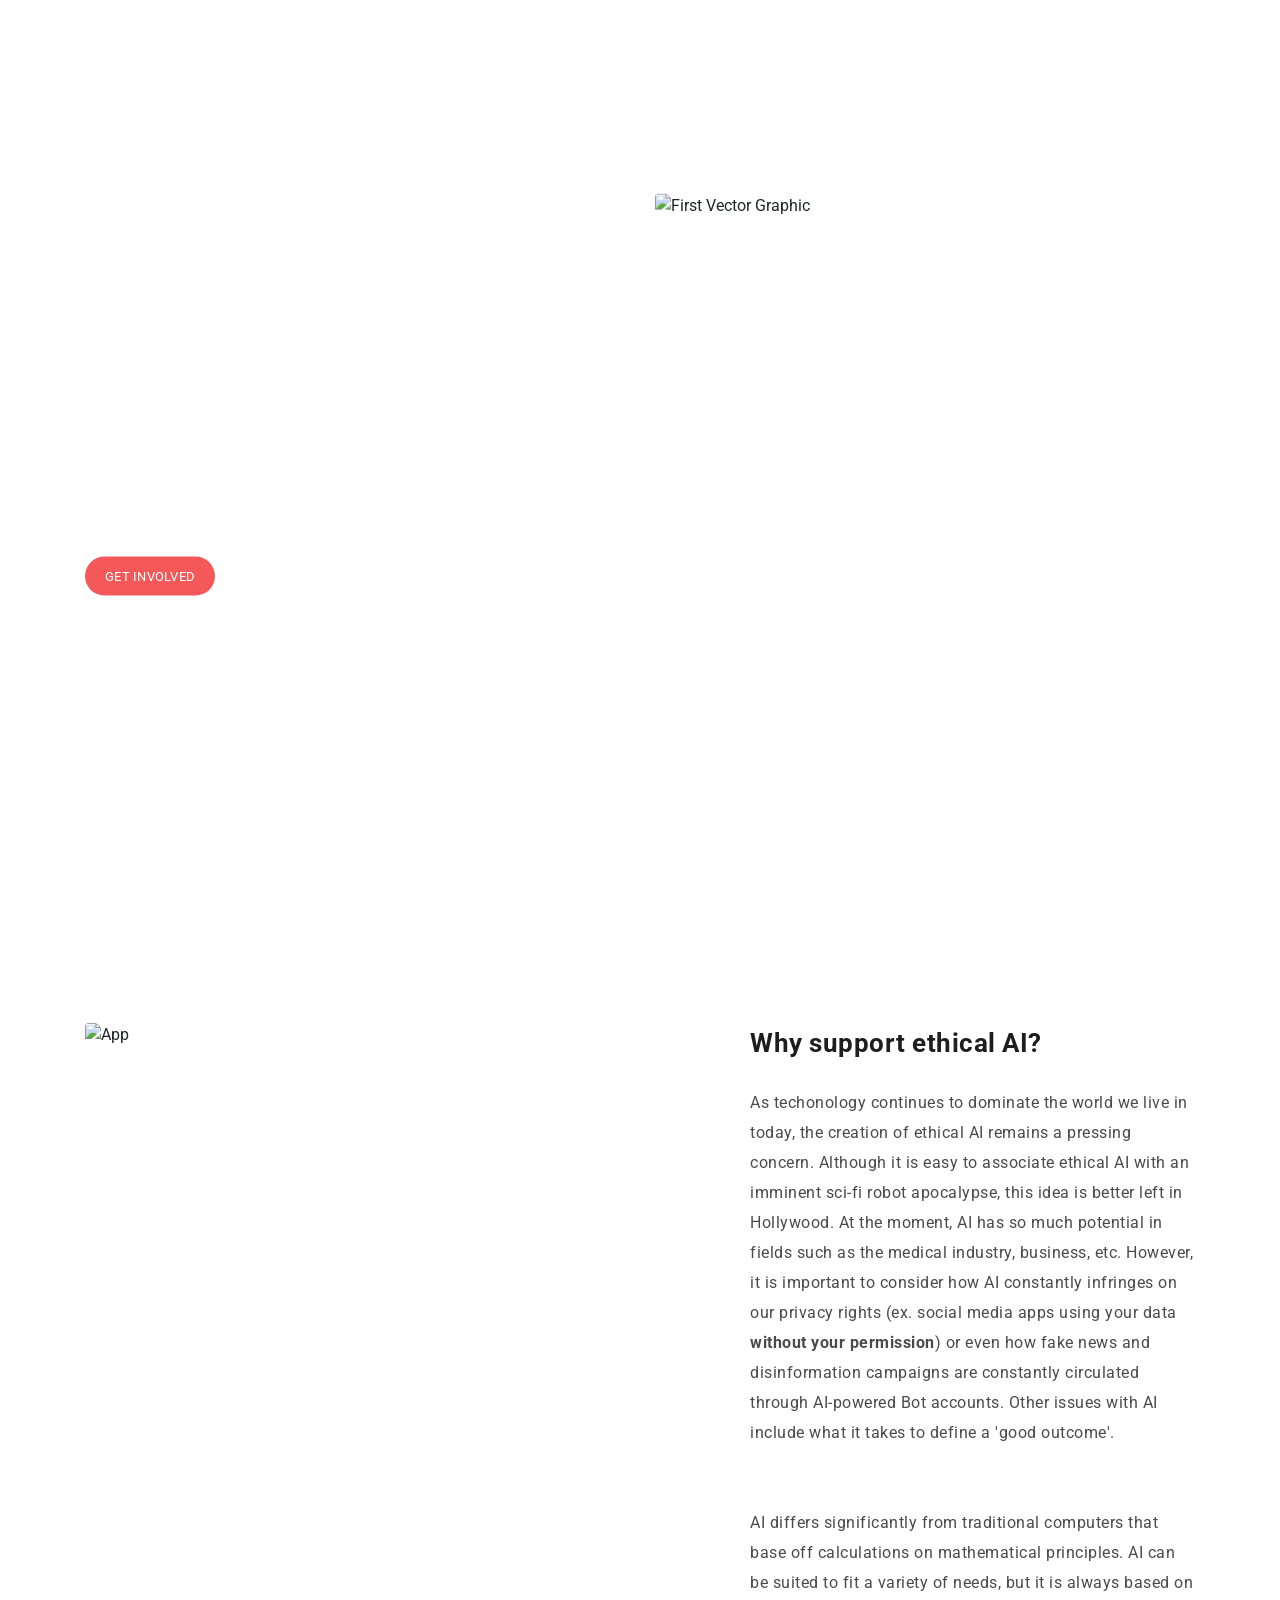
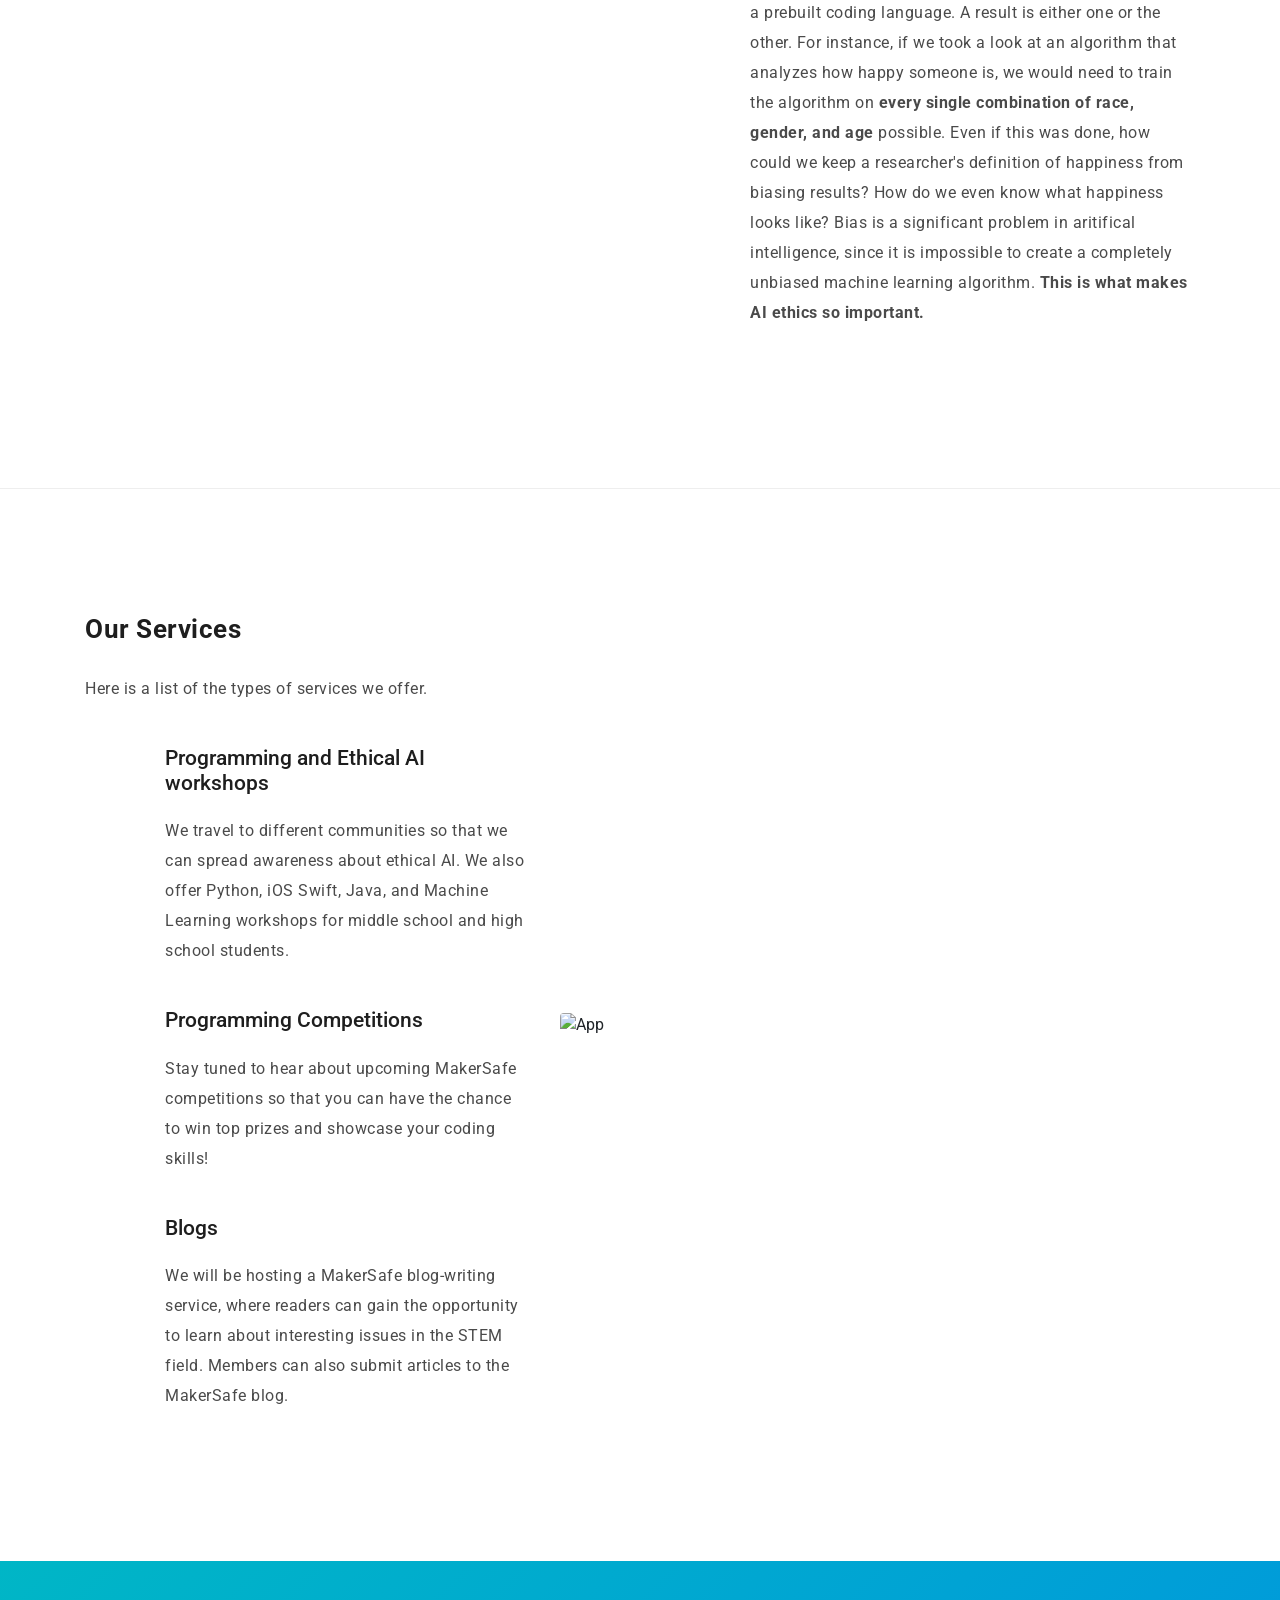
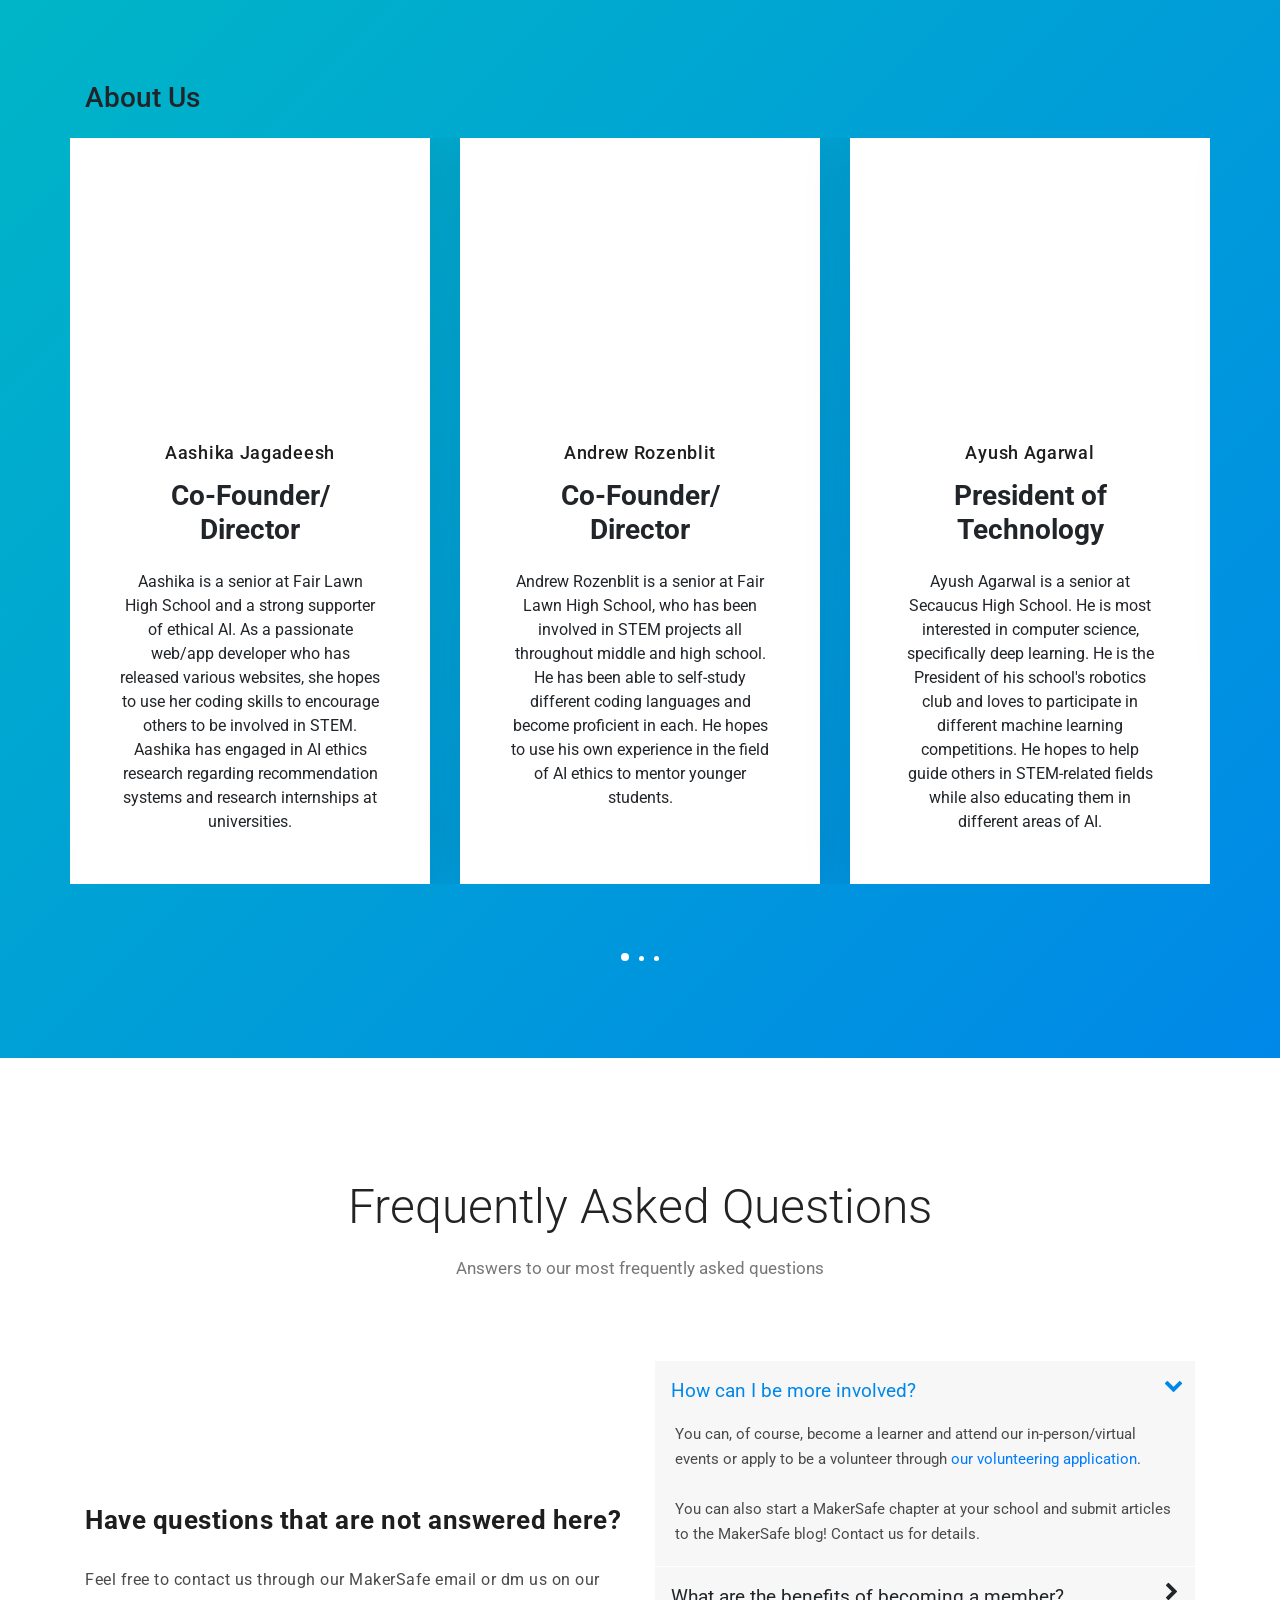
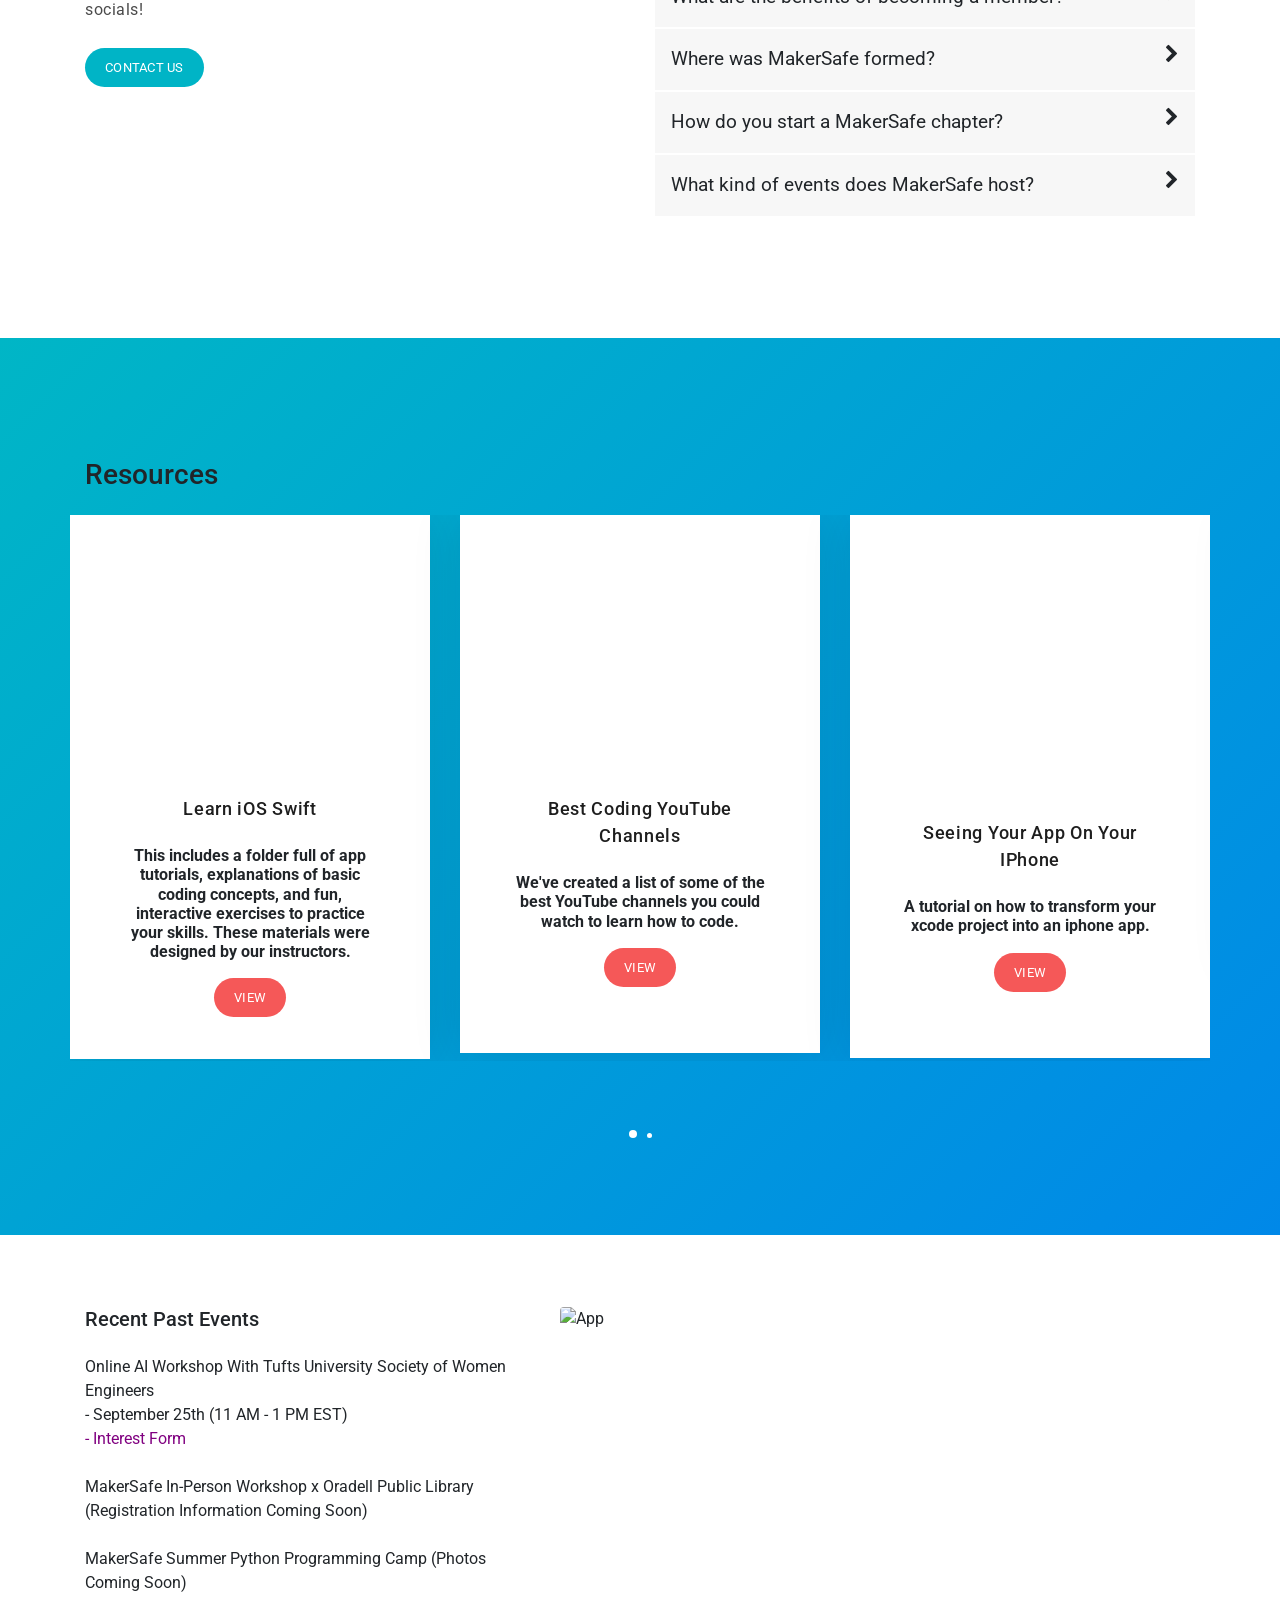
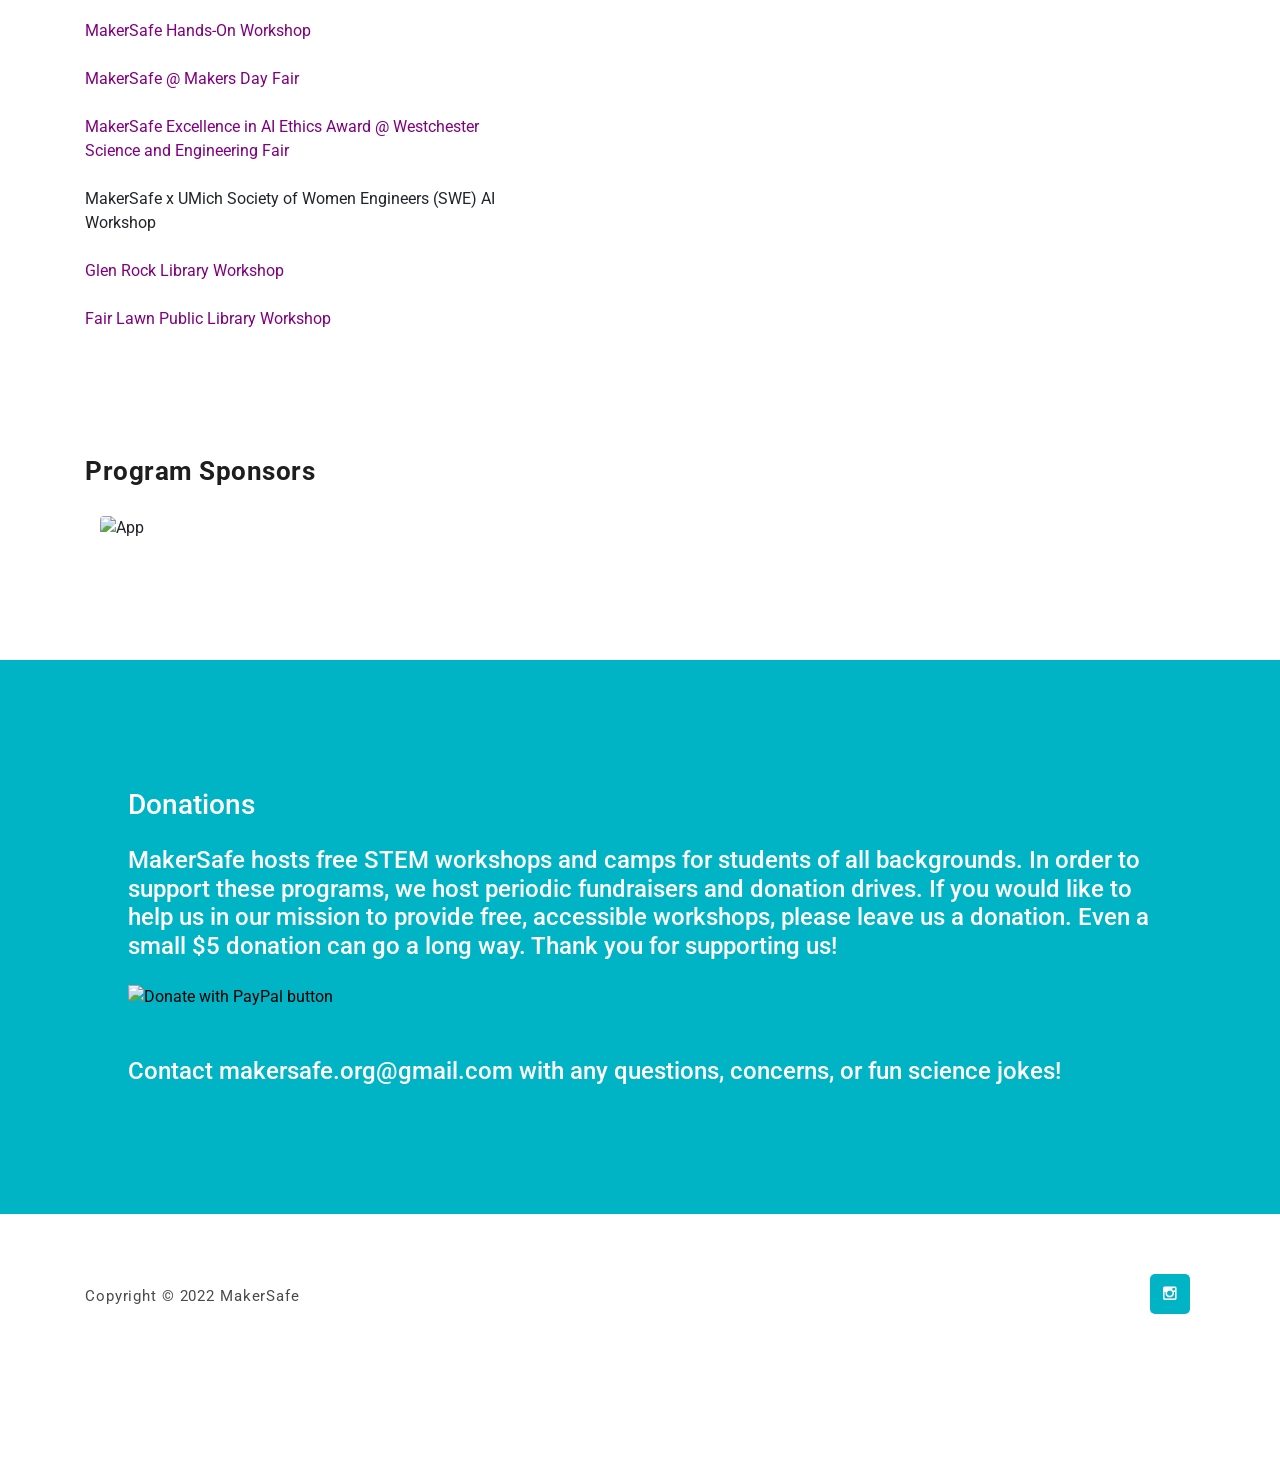
==== public/index.html @ 37912c25 "new update" ====
<!DOCTYPE html>
<html lang="en">

  <head>

    <meta charset="utf-8">
    <meta name="viewport" content="width=device-width, initial-scale=1, shrink-to-fit=no">
    <meta name="description" content="">
    <meta name="author" content="Template Mo">
    <link href="https://fonts.googleapis.com/css?family=Roboto:100,300,400,500,700,900" rel="stylesheet">
    <script src="firebaseFILE.js"></script>

    <title>MakerSafe</title>
<!--

ART FACTORY

https://templatemo.com/tm-537-art-factory

-->
    <!-- Additional CSS Files -->
    <link rel="stylesheet" type="text/css" href="assets/css/bootstrap.min.css">
    <link rel="stylesheet" type="text/css" href="assets/css/font-awesome.css">
    <link rel="stylesheet" type="text/css" href="assets/css/templatemo-art-factory.css">
    <link rel="stylesheet" type="text/css" href="assets/css/owl-carousel.css">

    </head>
    
    <body>
    
    <!-- ***** Preloader Start ***** -->
    <div id="preloader">
        <div class="jumper">
            <div></div>
            <div></div>
            <div></div>
        </div>
    </div>  
    <!-- ***** Preloader End ***** -->
    
    
    <!-- ***** Header Area Start ***** -->
    <header class="header-area header-sticky">
        <div class="container">
            <div class="row">
                <div class="col-12">
                    <nav class="main-nav">
                        <!-- ***** Logo Start ***** -->
                        <a href="#" class="logo">MakerSafe</a>
                        <!-- ***** Logo End ***** -->
                        <!-- ***** Menu Start ***** -->
                        <ul class="nav">
                     
                            <li class="scroll-to-section"><a href="#about">Our Purpose</a></li>
                            <li class="scroll-to-section"><a href="#services">About Us</a></li>
                            <li class="scroll-to-section"><a href="#frequently-question">Frequently Asked Questions</a></li>
                            <li class="scroll-to-section"><a href="#past-events">Past Events</a></li>
                            <li class="scroll-to-section"><a href="#resources">Resources</a></li>
                            <!--
                            <li class="submenu">
                                <a href="javascript:;">Drop Down</a>
                                <ul>
                                    <li><a href="">About Us</a></li>
                                    <li><a href="">Features</a></li>
                                    <li><a href="">FAQ's</a></li>
                                    <li><a href="">Blog</a></li>
                                </ul>
                            </li>
                            -->
                            <li class="scroll-to-section"><a href="#contact">Contact Us</a></li>
                        </ul>
                        <a class='menu-trigger'>
                            <span>Menu</span>
                        </a>
                        <!-- ***** Menu End ***** -->
                    </nav>
                </div>
            </div>
        </div>
    </header>
    <!-- ***** Header Area End ***** -->


    <!-- ***** Welcome Area Start ***** -->
    <div class="welcome-area" id="welcome">

        <!-- ***** Header Text Start ***** -->
        <div class="header-text">
            <div class="container">
                <div class="row">
                    <div class="left-text col-lg-6 col-md-6 col-sm-12 col-xs-12" data-scroll-reveal="enter left move 30px over 0.6s after 0.4s">
                        <h1>Let's create safe and ethical technology.<strong></strong></h1>
                        <p>MakerSafe is an educational nonprofit that hopes to create a world of safe technology. Join us on our mission.</p>
                      <a href="https://docs.google.com/forms/d/e/1FAIpQLSc-6xQaZkDppDk1PzdWDiAGosun6K7pG1yqEHF1KGVhWNcjEw/viewform" class="main-button-slider">Get Involved</a>
                     
                    </div>
                    <div class="col-lg-6 col-md-6 col-sm-12 col-xs-12" data-scroll-reveal="enter right move 30px over 0.6s after 0.4s">
                    <img src="assets/images/infotech.png" class="rounded img-fluid d-block mx-auto" alt="First Vector Graphic">
                    </div>
                </div>
            </div>
        </div>
        <!-- ***** Header Text End ***** -->
    </div>
    <!-- ***** Welcome Area End ***** -->
    <br>
    <br>


    <!-- ***** Features Big Item Start ***** -->
    <section class="section" id="about">
        <div class="container">
            <div class="row">
              <!--data-scroll-reveal="enter right move 30px over 0.6s after 0.4s"-->
                <div class="col-lg-7 col-md-12 col-sm-12">
                    <img src="assets/images/left-image.png" class="rounded img-fluid d-block mx-auto" alt="App">
                </div>
              
                <div class="right-text col-lg-5 col-md-12 col-sm-12 mobile-top-fix">
                    <div class="left-heading">
                        <h5>Why support ethical AI?</h5>
                    </div>
                    <div class="left-text">
                        <p>As techonology continues to dominate the world we live in today, the creation of ethical AI remains a pressing concern. Although it is easy to associate ethical AI with an imminent sci-fi robot apocalypse, this idea is better left in Hollywood. At the moment, AI has so much potential in fields such as the medical industry, business, etc. However, it is important to consider how AI constantly infringes on our privacy rights (ex. social media apps using your data <b>without your permission</b>) or even how fake news and disinformation campaigns are constantly circulated through AI-powered Bot accounts. Other issues with AI include what it takes to define a 'good outcome'. <br></br><br>AI differs significantly from traditional computers that base off calculations on mathematical principles. AI can be suited to fit a variety of needs, but it is always based on a prebuilt coding language. A result is either one or the other. For instance, if we took a look at an algorithm that analyzes how happy someone is, we would need to train the algorithm on <b>every single combination of race, gender, and age </b>possible. Even if this was done, how could we keep a researcher's definition of happiness from biasing results? How do we even know what happiness looks like? Bias is a significant problem in aritifical intelligence, since it is impossible to create a completely unbiased machine learning algorithm. <b>This is what makes AI ethics so important.</b>  </br></p>
                      <!-- <a href="#about2" class="main-button">Discover More</a>--> 
                    </div>
                </div>
            </div>
            <div class="row">
                <div class="col-lg-12">
                    <div class="hr"></div>
                </div>
            </div>
        </div>
    </section>
    <!-- ***** Features Big Item End ***** -->


    <!-- ***** Features Big Item Start ***** -->
    <section class="section" id="about2">
        <div class="container">
            <div class="row">
                <div class="left-text col-lg-5 col-md-12 col-sm-12 mobile-bottom-fix">
                    <div class="left-heading">
                        <h5>Our Services</h5>
                    </div>
                    <p>Here is a list of the types of services we offer.</p>
                    <ul>
                        <li>
                            <img src="assets/images/about-icon-01.png" alt="">
                            <div class="text">
                                <h6>Programming and Ethical AI workshops</h6>
                                <p>We travel to different communities so that we can spread awareness about ethical AI. We also offer Python, iOS Swift, Java, and Machine Learning workshops for middle school and high school students. </p>
                            </div>
                        </li>
                        <li>
                            <img src="assets/images/about-icon-02.png" alt="">
                            <div class="text">
                                <h6>Programming Competitions</h6>
                                <p>Stay tuned to hear about upcoming MakerSafe competitions so that you can have the chance to win top prizes and showcase your coding skills!</p>
                            </div>
                        </li>
                        <li>
                            <img src="assets/images/about-icon-03.png" alt="">
                            <div class="text">
                                <h6>Blogs</h6>
                                <p>We will be hosting a MakerSafe blog-writing service, where readers can gain the opportunity to learn about interesting issues in the STEM field. Members can also submit articles to the MakerSafe blog. </p>
                            </div>
                        </li>
                    </ul>
                </div>
                <!--data-scroll-reveal="enter right move 30px over 0.6s after 0.4s"-->
                <div class="right-image col-lg-7 col-md-12 col-sm-12 mobile-bottom-fix-big">
                    <img src="assets/images/right-image.png" class="rounded img-fluid d-block mx-auto" alt="App">
                </div>
            </div>
        </div>
    </section>
    <!-- ***** Features Big Item End ***** -->


    <!-- ***** Features Small Start ***** -->
 
    <section class="section" id="services">
        <div class="container">
            <div class="left-heading">
                <h3>About Us</h3>
            </div>
            <br>
            <div class="row">
                <div class="owl-carousel owl-theme">
                 
                    <div class="item service-item">
                        <div class="icon">
                            <i><img src="assets/images/aashika1.png" alt=""></i>
                        </div>
                        <br>
                        <h5 class="service-title">Aashika Jagadeesh</h5>
                        <h3><b>Co-Founder/<br>Director</b></h3><br>Aashika is a senior at Fair Lawn High School and a strong supporter of ethical AI. As a passionate web/app developer who has released various websites, she hopes to use her coding skills to encourage others to be involved in STEM. Aashika has engaged in AI ethics research regarding recommendation systems and research internships at universities.  </br></p>
                      <!--  <a href="#" class="main-button">Read More</a>-->
                     
                    </div>
                    <div class="item service-item">
                        <div class="icon">
                            <br>
                            <i><img src="assets/images/andrew1234.jpeg" alt=""></i>
                        </div>
                        <br>
                        <h5 class="service-title">Andrew Rozenblit</h5>
                        <h3><b>Co-Founder/<br>Director</b></h3><br>Andrew Rozenblit is a senior at Fair Lawn High School, who has been involved in STEM projects all throughout middle and high school. He has been able to self-study different coding languages and become proficient in each. He hopes to use his own experience in the field of AI ethics to mentor younger students. </br></p>
                      <!-- <a href="#" class="main-button">Discover More</a>--> 
                      <br>
                    </div>
                    <div class="item service-item">
                        <div class="icon">
                            <br>
                            <i><img src="assets/images/ayushbeta.png" alt=""></i>
                        </div>
                        <br>
                      
                        <h5 class="service-title">Ayush Agarwal</h5>
                        <h3><b>President of Technology</b></h3><br>Ayush Agarwal is a senior at Secaucus High School. He is most interested in computer science, specifically deep learning. He is the President of his school's robotics club and loves to participate in different machine learning competitions. He hopes to help guide others in STEM-related fields while also educating them in different areas of AI. </br></p>
                      <!-- <a href="#" class="main-button">Discover More</a>--> 
                    </div>
                    <div class="item service-item">
                      <div class="icon1">
                          <i><img src="assets/images/Sarisha.jpeg" alt=""></i>
                      </div>
                      <br>
                      <br>
                    
                      <h5 class="service-title">Sarisha Somashekar</h5>
                      <h3><b>Sponsorships Manager</b></h3><br>Sarisha is a junior at River Dell High School. She has attended coding camps and is a member of the Girls Who Code club. She strives to utilize her problem-solving and communication skills to raise awareness about ethical AI and to further aid future scholars in the STEM field. </br></p>
                   <!--   <a href="#" class="main-button">Read More</a>-->
                   <br>
                   <br>
               
                    
                  </div>
                    <div class="item service-item">
                        <div class="icon">
                            <i><img src="assets/images/mehak.jpeg" alt=""></i>
                        </div>
                        <br>
                        <h5 class="service-title">Mehak Imran</h5>
                        <h3><b>Director of Outreach</b></h3><br> Mehak is a senior at Fair Lawn High School. She has been interested in the STEM field for most of her life. She is excited to learn more about ethical AI, and is extremely passionate about closing the gender gap in STEM.</br></p>
                        <br>
                        <br>
                        <br>
                        <br>
                        <br>
                       <!--<a href="#" class="main-button">More Detail</a>--> 
                    </div>
                   
                    <div class="item service-item">
                        <div class="icon">
                            <i><img src="assets/images/Ryan.jpeg" alt=""></i>
                        </div>
                        <br>
                        <h5 class="service-title">Ryan Chen</h5>
                        <h3><b>President of Education</b></h3><br>Ryan Chen is currently a senior student at Fair Lawn High School. Aiming to become more proficient at programming and knowledgeable in the STEM field, he hopes to kill two birds with one stone by improving himself, while spreading awareness on the subject of computer ethics. </br></p>
                     <!-- <a href="#" class="main-button">Discover</a>-->  
                     <br>
                        <br>
                        
                    </div>
                    <div class="item service-item">
                        <div class="icon">
                            <i><img src="assets/images/Lindsey.jpeg" alt=""></i>
                        </div>
                        <br>
                        <h5 class="service-title">Lindsey Reichert</h5>
                        <h3><b>Event Coordinator</b></h3><br>Lindsey is a senior at Fair Lawn High School. She has been involved with STEM extracurriculars all throughout middle school and high school. She hopes to be able to encourage others to become involved and combat the gender gap in STEM. </br></p>
                        <br>
                        <br>
                        <br>
                        <br>
                        <br>
                       <!--<a href="#" class="main-button">Detail</a>--> 
                    </div>
                  
              
                </div>
            </div>
        </div>
    </section>
    <!-- ***** Features Small End ***** -->


    <!-- ***** Frequently Question Start ***** -->
    <section class="section" id="frequently-question">
        <div class="container">
            <!-- ***** Section Title Start ***** -->
            <div class="row">
                <div class="col-lg-12">
                    <div class="section-heading">
                        <h2>Frequently Asked Questions</h2>
                    </div>
                </div>
                <div class="offset-lg-3 col-lg-6">
                    <div class="section-heading">
                        <p>Answers to our most frequently asked questions</p>
                    </div>
                </div>
            </div>
            <!-- ***** Section Title End ***** -->

            <div class="row">
                <div class="left-text col-lg-6 col-md-6 col-sm-12">
                    <h5>Have questions that are not answered here?</h5>
                    <div class="accordion-text">
                        <p>Feel free to contact us through our MakerSafe email or dm us on our socials!</p>
                       
                     
                        <a href="#contact-us" class="main-button">Contact Us</a>
                    </div>
                </div>
                <div class="col-lg-6 col-md-6 col-sm-12">
                    <div class="accordions is-first-expanded">
                        <article class="accordion">
                            <div class="accordion-head">
                                <span>How can I be more involved?</span>
                                <span class="icon">
                                    <i class="icon fa fa-chevron-right"></i>
                                </span>
                            </div>
                            <div class="accordion-body">
                                <div class="content">
                                    <p>You can, of course, become a learner and attend our in-person/virtual events or apply to be a volunteer through <a href="https://linktr.ee/MakerSafe">our volunteering application</a>.
                                    <br><br>
                                    You can also start a MakerSafe chapter at your school and submit articles to the MakerSafe blog! Contact us for details.</p>
                                </div>
                            </div>
                        </article>
                        <article class="accordion">
                            <div class="accordion-head">
                                <span>What are the benefits of becoming a member?</span>
                                <span class="icon">
                                    <i class="icon fa fa-chevron-right"></i>
                                </span>
                            </div>
                            <div class="accordion-body">
                                <div class="content">
                                    <p>Members have access to an amazing educational community here at MakerSafe, where they can teach others and learn more about STEM. They gain opportunities to learn about cutting-edge research and conduct projects themselves under the guidance of our highly-experienced MakerSafe mentors. 
                                    <br><br>
                                    We will be working on our status so that members can get volunteer hours for the incredible work that they do! In addition, being a chapter president of a MakerSafe chapter is another great way to build leadership skills. </p>
                                </div>
                            </div>
                        </article>
                        <article class="accordion">
                            <div class="accordion-head">
                                <span>Where was MakerSafe formed?</span>
                                <span class="icon">
                                    <i class="icon fa fa-chevron-right"></i>
                                </span>
                            </div>
                            <div class="accordion-body">
                                <div class="content">
                                    <p>MakerSafe was formed in Fair Lawn, New Jersey by a group of highly-motivated high school students. We are hoping to expand on the national and international level. If you are interested in starting a MakerSafe chapter in your community, feel free to contact us for guidelines. 
                                    <br><br>
                                    </p>
                                </div>
                            </div>
                        </article>
                        <article class="accordion">
                            <div class="accordion-head">
                                <span>How do you start a MakerSafe chapter?</span>
                                <span class="icon">
                                    <i class="icon fa fa-chevron-right"></i>
                                </span>
                            </div>
                            <div class="accordion-body">
                                <div class="content">
                                    <p>MakerSafe chapters will gain all MakerSafe learning materials and guides. Members will have their usual special benefits, which will include invitations to events, networking with guest speakers, and the opportunity to gain volunteering experience. 
                                    <br><br>
                                    MakerSafe chapter leaders can also become a part our executive board.</p>
                                </div>
                            </div>
                        </article>
                        <article class="accordion">
                            <div class="accordion-head">
                                <span>What kind of events does MakerSafe host?</span>
                                <span class="icon">
                                    <i class="icon fa fa-chevron-right"></i>
                                </span>
                            </div>
                            <div class="accordion-body">
                                <div class="content">
                                    <p>MakerSafe hosts ethical AI and programming workshops, which are taught by our highly-experienced MakerSafe mentors and educators. We also host computer science competitions and programming camps for middle school and high school students. Stay tuned to hear about our first MakerSafe hack-a-thon!
                                    <br><br>
                                     </p>
                                </div>
                            </div>
                        </article>
                        <!--
                        <article class="accordion">
                            <div class="accordion-head">
                                <span>Sixth Sense Question</span>
                                <span class="icon">
                                    <i class="icon fa fa-chevron-right"></i>
                                </span>
                            </div>
                            <div class="accordion-body">
                                <div class="content">
                                    <p>Suspendisse potenti. Ut dapibus leo ut massa vulputate semper. Pellentesque maximus lorem sed elit imperdiet mattis. Duis posuere mauris ut eros rutrum sodales. Aliquam erat volutpat.</p>
                                </div>
                            </div>
                        </article>
                        -->
                    </div>
                </div>
            </div>
        </div>
    </section>
    <!-- ***** Frequently Question End ***** -->


    
    <section class="section" id="resources">
        <div class="container">
            <div class="section-heading">
                <h3>Resources</h3>
            </div>
            <br>
            <div class="row">
                <div class="owl-carousel owl-theme">
                    <div class="item service-item">
                        <div class="icon">
                            <i><img src="assets/images/xcode.png" alt=""></i>
                        </div>
                        <a class="service-title" href="https://drive.google.com/drive/folders/1sWLK9NQGb6e3tI4J-b8HKuOEKQRsUPj-?usp=sharing">Learn iOS Swift</a>
                        <br>
                        <br>
                       <h6><b>This includes a folder full of app tutorials, explanations of basic coding concepts, and fun, interactive exercises to practice your skills. These materials were designed by our instructors. </b></br></h6>
                       <br>
                       <a href="https://drive.google.com/drive/folders/1sWLK9NQGb6e3tI4J-b8HKuOEKQRsUPj-?usp=sharing" class="main-button-slider">View</a>
                       <br>
                      <!--  <a href="#" class="main-button">Read More</a>-->
                    </div>
                    <div class="item service-item">
                        <div class="icon">
                            <br>
                            <i><img src="assets/images/youtube.png" alt=""></i>
                        </div>
                        <a class="service-title" href="https://docs.google.com/document/d/1_2OLHm6rjWSAspBDquvy_RfX09VTvcTKwEKbwJ322CQ/edit?usp=sharing">Best Coding YouTube Channels</a>
                        <br>
                        <br>
                        <h6><b>We've created a list of some of the best YouTube channels you could watch to learn how to code.</b></h6>
                        <br>
                        
                      <a href="https://docs.google.com/document/d/1_2OLHm6rjWSAspBDquvy_RfX09VTvcTKwEKbwJ322CQ/edit?usp=sharing" class="main-button-slider">View</a>
                      <!-- <a href="#" class="main-button">Discover More</a>--> 
                      <br>
                      <br>
                      
                    </div>
                    <div class="item service-item">
                        <div class="icon">
                            <i><img src="assets/images/apps.jpg" alt=""></i>

                        </div>
                        <br>
                        <a class="service-title" href="https://drive.google.com/file/d/1LO_1MsFDb6iO65CObe_ow8h8LKQYP8JK/view">Seeing Your App On Your IPhone</a>
                        <br>
                        <br>
                        <h6><b>A tutorial on how to transform your xcode project into an iphone app.</b></br></h6>
                        <br>
                        <a href="https://drive.google.com/file/d/1LO_1MsFDb6iO65CObe_ow8h8LKQYP8JK/view" class="main-button-slider">View</a>
                        <br>
                        <br>
                       <!--<a href="#" class="main-button">More Detail</a>--> 
                    </div>
                    <div class="item service-item">
                        <div class="icon1">
                        <br>
                        <br>
                        <br>
        
                            <i><img src="assets/images/stanford-university-logo.png" alt=""></i>
                            <br>
                            <br>
                            <a class="service-title" href="https://plato.stanford.edu/entries/ethics-ai/">Ethics of Artificial Intelligence and Robotics</a>
                        </div>
                        <br>
                        <br>
                   
                        <h6><b>A super cool article by the Stanford Encyclopedia of Psychology about AI Ethics!</b></h6>
                        <br>
                        <br>
                        <a class="main-button-slider" href="https://plato.stanford.edu/entries/ethics-ai/">View</a>
                        <p></p>
                       
                       
                     <!--   <a href="#" class="main-button">Read More</a>-->
                    </div>
                    <div class="item service-item">
                        <div class="icon">
                            <i><img src="assets/images/helyx.jpeg" alt=""></i>
                            <br>
                            <br>

                            <a class="service-title" href="https://anchor.fm/helyx/episodes/Aashika-Jagadeesh-Machine-Learning-vs--Social-Media-Bias-e130de7/a-a5ts532"><b>Podcast</b></a>
                        </div>
                        <br>
                        <br>
                        <h6><b>Watch our Co-Founder, Aashika Jagadeesh, discuss her research on recommendation systems in an interview with the Helyx Science Show.</b></h6>
                        <br>
                        <br>
                        <a class="main-button-slider" href="https://anchor.fm/helyx/episodes/Aashika-Jagadeesh-Machine-Learning-vs--Social-Media-Bias-e130de7/a-a5ts532">View</a>
                       
                     <!-- <a href="#" class="main-button">Discover</a>-->  
                    </div>
                  
              
                </div>
            </div>
        </div>
    </section>
    <!-- ***** Features Small End ***** -->
<br>
<br>
<br>



    <!-- ***** Features Big Item Start ***** -->
    <section class="section" id="past-events">
      <div class="container">
          <div class="row">
              <div class="left-text col-lg-5 col-md-12 col-sm-12 mobile-bottom-fix">
                  <div class="left-heading">
                      <h5>Recent Past Events</h5>
                      
                  </div>
                  <br>
                  <a>Online AI Workshop With Tufts University Society of Women Engineers</a>
                  <br>
                  <div>-   September 25th (11 AM - 1 PM EST)</div>
                  <a class="textty" href="https://forms.gle/QFpvNNiqfcnE4M1k6"> -   Interest Form</a>
                  <br>
                  <br>
                  <a>MakerSafe In-Person Workshop x Oradell Public Library (Registration Information Coming Soon)</a>
                  <br>
                  <br>
                  <a class="textt">MakerSafe Summer Python Programming Camp (Photos Coming Soon)</a>
                  <br>
                  <br>
                  <a class="textty" href="https://photos.app.goo.gl/g7h4fN6UZ4wGm5qg6">MakerSafe Hands-On Workshop</a>
                  <br>
                  <br>
                  <a class="textty" href="https://photos.app.goo.gl/GT5bqHm8YN96g9oH7">MakerSafe @ Makers Day Fair</a>
                  <br>
                  <br>
                  <a class="textty" href="https://photos.app.goo.gl/oNjxNAtGRvBovcNk7">MakerSafe Excellence in AI Ethics Award @ Westchester Science and Engineering Fair</a>
                  <br>
                  <br>
                  <h7> MakerSafe x UMich Society of Women Engineers (SWE) AI Workshop</h7>
                  <br>
                  <br>
                  <a class="textty" href="https://photos.app.goo.gl/s4t8ffDPwhw6AuCr5"> Glen Rock Library Workshop</a>
                  <br>
                  <br>
                  <a class="textty" href="https://photos.app.goo.gl/xjXG6kRsVgsjeaG17">Fair Lawn Public Library Workshop</a>
              </div>
              
         
        
          <!--data-scroll-reveal="enter right move 30px over 0.6s after 0.4s"-->
          <div class="right-image col-lg-7 col-md-12 col-sm-12 mobile-bottom-fix-big" >
              <img src="assets/images/makersafe_events1.png" class="rounded img-fluid d-block mx-auto" alt="App">
          </div>
      </div>
      </div>
  </section>

  <section class="section" id="about2">
    <div class="container">
        <div class="row">
            <div class="left-text col-lg-5 col-md-12 col-sm-12 mobile-bottom-fix">
                <div class="left-heading">
                    <h5>Program Sponsors</h5>
                </div>
              

                </div>
            
           
            </div>
            <!--data-scroll-reveal="enter right move 30px over 0.6s after 0.4s"-->
            <div class="right-image col-lg-7 col-md-12 col-sm-12 mobile-bottom-fix-big">
                <img src="assets/images/program_sponsors.png" class="rounded img-fluid d-block mx-auto" alt="App">
            </div>
        </div>
    </div>
</section>


   
    <section class="fwh-slide" id="contact">
     
            <h3>Donations</h3>
         
          
            <br>
            <h4>MakerSafe hosts free STEM workshops and camps for students of all backgrounds. In order to support these programs, we host periodic fundraisers and donation drives. If you would like to help us in our mission to provide free, accessible workshops, please leave us a donation. Even a small $5 donation can go a long way. Thank you for supporting us!</h4>
         
            <br>
          
            <form action="https://www.paypal.com/donate"  method="post" target="_top">
                <input type="hidden" name="hosted_button_id" value="6EYA5FRFYMRTW" />
                <input type="image" src="https://www.paypalobjects.com/en_US/i/btn/btn_donate_LG.gif" border="0" name="submit" title="PayPal - The safer, easier way to pay online!" alt="Donate with PayPal button" />
                <img alt="" border="0" src="https://www.paypal.com/en_US/i/scr/pixel.gif" width="1" height="1"/>
            </form>
 
            <br>
            <br>
            <h4>Contact makersafe.org@gmail.com with any questions, concerns, or fun science jokes!</h4>
 
           
     
    </section>
    <!-- ***** Contact Us Start ***** -->

                <!-- ***** Contact Map End ***** -->

                <!-- ***** Contact Form Start ***** -->
           
                        <!--
                        <form id="contact" action="" method="post">
                          <div class="row">
                            <div class="col-md-6 col-sm-12">
                              <fieldset>
                                <input name="name" type="text" id="name" placeholder="Full Name" required="" class="contact-field">
                              </fieldset>
                            </div>
                            <div class="col-md-6 col-sm-12">
                              <fieldset>
                                <input name="email" type="text" id="email" placeholder="E-mail" required="" class="contact-field">
                              </fieldset>
                            </div>
                            <div class="col-lg-12">
                              <fieldset>
                                <textarea name="message" rows="6" id="message" placeholder="Your Message" required="" class="contact-field"></textarea>
                              </fieldset>
                            </div>
                            <div class="col-lg-12">
                              <fieldset>
                                <button type="submit" id="form-submit" class="main-button">Send It</button>
                              </fieldset>
                            </div>
                          </div>
                        </form>
                        -->
                   
    <!-- ***** Contact Us End ***** -->

    
    <!-- ***** Footer Start ***** -->
    <footer>
        <div class="container">
            <div class="row">
                <div class="col-lg-7 col-md-12 col-sm-12">
                    <p class="copyright">Copyright &copy; 2022 MakerSafe</p>
                </div>
                <div class="col-lg-5 col-md-12 col-sm-12">
                    <ul class="social">

                        <li><a href="https://www.instagram.com/makersafe/"><i class="fa fa-instagram"></i></a></li>
                        <!--
                        <li><a href="#"><i class="fa fa-twitter"></i></a></li>
                        <li><a href="#"><i class="fa fa-linkedin"></i></a></li>
                        <li><a href="#"><i class="fa fa-rss"></i></a></li>
                        <li><a href="#"><i class="fa fa-dribbble"></i></a></li>
                        -->
                    </ul>
                </div>
            </div>
        </div>
    </footer>
    
    <!-- jQuery -->
    <script src="assets/js/jquery-2.1.0.min.js"></script>

    <!-- Bootstrap -->
    <script src="assets/js/popper.js"></script>
    <script src="assets/js/bootstrap.min.js"></script>

    <!-- Plugins -->
    <script src="assets/js/owl-carousel.js"></script>
    <script src="assets/js/scrollreveal.min.js"></script>
    <script src="assets/js/waypoints.min.js"></script>
    <script src="assets/js/jquery.counterup.min.js"></script>
    <script src="assets/js/imgfix.min.js"></script> 
    
    <!-- Global Init -->
    <script src="assets/js/custom.js"></script>

    <script>
        // Import the functions you need from the SDKs you need
//import { initializeApp } from "firebase/app";
//import { getAnalytics } from "firebase/analytics";
// TODO: Add SDKs for Firebase products that you want to use
// https://firebase.google.com/docs/web/setup#available-libraries

// Your web app's Firebase configuration
// For Firebase JS SDK v7.20.0 and later, measurementId is optional
//const firebaseConfig = {
  //apiKey: "AIzaSyAOHk-_qgP2YF77b4LVlTeDcRNOIEjwYHc",
  //authDomain: "makersafe-ea760.firebaseapp.com",
  //projectId: "makersafe-ea760",
  //storageBucket: "makersafe-ea760.appspot.com",
  //messagingSenderId: "640356590280",
  //appId: "1:640356590280:web:4d109d81ca819e4a557bfd",
  //measurementId: "G-W8KJYNEB8V"
//};

// Initialize Firebase
//const app = initializeApp(firebaseConfig);
//const analytics = getAnalytics(app);
    </script>

  </body>
</html>
---- public/assets/css/templatemo-art-factory.css ----
/*

ART FACTORY

https://templatemo.com/tm-537-art-factory

*/

/* 
---------------------------------------------
Table of contents
---------------------------------------------
01. font & reset css
02. reset
03. global styles
04. header
05. welcome
06. features
07. team
08. pricing
09. blog
10. contact
11. footer
12. preloader

--------------------------------------------- 
*/

/* 
---------------------------------------------
font & reset css
--------------------------------------------- 
*/
@import url("https://fonts.googleapis.com/css?family=Roboto:100,300,400,500,700,900");
/* 
---------------------------------------------
reset
--------------------------------------------- 
*/
html,
body,
div,
span,
applet,
object,
iframe,
h1,
h2,
h3,
h4,
h5,
h6,
p,
blockquote,
div pre,
a,
abbr,
acronym,
address,
big,
cite,
code,
del,
dfn,
em,
font,
img,
ins,
kbd,
q,
s,
samp,
small,
strike,
strong,
sub,
sup,
tt,
var,
b,
u,
i,
center,
dl,
dt,
dd,
ol,
ul,
li,
figure,
header,
nav,
section,
article,
aside,
footer,
figcaption {
  margin: 0;
  padding: 0;
  border: 0;
  outline: 0;
}

.clearfix:after {
  content: ".";
  display: block;
  clear: both;
  visibility: hidden;
  line-height: 0;
  height: 0;
}

.clearfix {
  display: inline-block;
}

html[xmlns] .clearfix {
  display: block;
}

* html .clearfix {
  height: 1%;
}

ul,
li {
  padding: 0;
  margin: 0;
  list-style: none;
}

header,
nav,
section,
article,
aside,
footer,
hgroup {
  display: block;
}

* {
  box-sizing: border-box;
}

html,
body {
  font-family: "Roboto", sans-serif;
  font-weight: 400;
  background-color: #fff;
  font-size: 16px;
  -ms-text-size-adjust: 100%;
  -webkit-font-smoothing: antialiased;
  -moz-osx-font-smoothing: grayscale;
}

a {
  text-decoration: none !important;
}

h1,
h2,
h3,
h4,
h5,
h6 {
  margin-top: 0px;
  margin-bottom: 0px;
}

ul {
  margin-bottom: 0px;
}

p {
  font-size: 15px;
  line-height: 25px;
  color: #4a4a4a;
}

/* 
---------------------------------------------
global styles
--------------------------------------------- 
*/



html,
body {
  background: #fff;
  font-family: "Roboto", sans-serif;
}

::selection {
  background: #ff589e;
  color: #fff;
}

::-moz-selection {
  background: #ff589e;
  color: #fff;
}

@media (max-width: 991px) {
  html,
  body {
    overflow-x: hidden;
  }
  .mobile-top-fix {
    margin-top: 30px;
    margin-bottom: 0px;
  }
  .mobile-bottom-fix {
    margin-bottom: 30px;
  }
  .mobile-bottom-fix-big {
    margin-bottom: 60px;
  }
}

a.main-button-slider {
  font-size: 13px;
  border-radius: 20px;
  padding: 12px 20px;
  background-color: #f55858;
  text-transform: uppercase;
  color: #fff;
  letter-spacing: 0.25px;
  -webkit-transition: all 0.3s ease 0s;
  -moz-transition: all 0.3s ease 0s;
  -o-transition: all 0.3s ease 0s;
  transition: all 0.3s ease 0s;
}

a.main-button-slider:hover {
  background-color: #0088e8;
}

a.main-button {
  font-size: 13px;
  border-radius: 20px;
  padding: 12px 20px;
  background-color: #00b4c6;
  text-transform: uppercase;
  color: #fff;
  letter-spacing: 0.25px;
  -webkit-transition: all 0.3s ease 0s;
  -moz-transition: all 0.3s ease 0s;
  -o-transition: all 0.3s ease 0s;
  transition: all 0.3s ease 0s;
}

a.main-button:hover {
  background-color: #0088e8;
}

button.main-button {
  outline: none;
  border: none;
  cursor: pointer;
  font-size: 13px;
  border-radius: 20px;
  padding: 10px 20px;
  background-color: #f55858;
  text-transform: uppercase;
  color: #fff;
  letter-spacing: 0.25px;
  -webkit-transition: all 0.3s ease 0s;
  -moz-transition: all 0.3s ease 0s;
  -o-transition: all 0.3s ease 0s;
  transition: all 0.3s ease 0s;
}

button.main-button:hover {
  background-color: #0088e8;
}

.section-heading h2 {
  text-align: center;
  font-size: 48px;
  font-weight: 300;
  color: #232323;
  margin-bottom: 20px;
}

.section-heading p {
  font-size: 17px;
  color: #777;
  text-align: center;
}

/* 
---------------------------------------------
header
--------------------------------------------- 
*/

.background-header {
  background-color: #fff;
  height: 80px !important;
  position: fixed !important;
  top: 0px;
  left: 0px;
  right: 0px;
  box-shadow: 0px 0px 10px rgba(0, 0, 0, 0.15) !important;
}

.background-header .logo,
.background-header .main-nav .nav li a {
  color: #1e1e1e !important;
}

.background-header .main-nav .nav > li:hover > a {
  color: #f55858 !important;
}

.background-header .main-nav .nav > li > ul > li:hover > a {
  color: #f55858 !important;
}

.background-header .nav li a.active {
  color: #f55858 !important;
}

.header-area {
  position: absolute;
  top: 0px;
  left: 0px;
  right: 0px;
  z-index: 100;
  height: 100px;
  -webkit-transition: all 0.5s ease 0s;
  -moz-transition: all 0.5s ease 0s;
  -o-transition: all 0.5s ease 0s;
  transition: all 0.5s ease 0s;
}

.header-area .main-nav {
  min-height: 80px;
  background: transparent;
}

.header-area .main-nav .logo {
  line-height: 80px;
  color: #fff;
  font-size: 28px;
  font-weight: 700;
  text-transform: uppercase;
  letter-spacing: 2px;
  float: left;
  -webkit-transition: all 0.3s ease 0s;
  -moz-transition: all 0.3s ease 0s;
  -o-transition: all 0.3s ease 0s;
  transition: all 0.3s ease 0s;
}

.header-area .main-nav .nav {
  float: right;
  margin-top: 27px;
  margin-left: 20px;
  margin-right: 0px;
  -webkit-transition: all 0.3s ease 0s;
  -moz-transition: all 0.3s ease 0s;
  -o-transition: all 0.3s ease 0s;
  transition: all 0.3s ease 0s;
  position: relative;
  z-index: 999;
}

.header-area .main-nav .nav li {
  padding-left: 20px;
  padding-right: 20px;
}

.header-area .main-nav .nav li:last-child {
  padding-right: 0px;
}

.header-area .main-nav .nav li a {
  display: block;
  font-weight: 500;
  font-size: 13px;
  color: #fff;
  text-transform: uppercase;
  -webkit-transition: all 0.3s ease 0s;
  -moz-transition: all 0.3s ease 0s;
  -o-transition: all 0.3s ease 0s;
  transition: all 0.3s ease 0s;
  height: 40px;
  line-height: 40px;
  border: transparent;
  letter-spacing: 1px;
}

.header-area .main-nav .nav li:hover a {
  color: #f55858;
}

.header-area .main-nav .nav li.submenu {
  position: relative;
  padding-right: 35px;
}

.header-area .main-nav .nav li.submenu:after {
  font-family: FontAwesome;
  content: "\f107";
  font-size: 12px;
  color: #fff;
  position: absolute;
  right: 18px;
  top: 12px;
}

.header-area.background-header .main-nav .nav li.submenu:after {
  color: #000;
}

.header-area .main-nav .nav li.submenu ul {
  position: absolute;
  width: 200px;
  box-shadow: 0 2px 28px 0 rgba(0, 0, 0, 0.06);
  overflow: hidden;
  top: 40px;
  opacity: 0;
  transform: translateY(-2em);
  visibility: hidden;
  z-index: -1;
  transition: all 0.3s ease-in-out 0s, visibility 0s linear 0.3s,
    z-index 0s linear 0.01s;
}

.header-area .main-nav .nav li.submenu ul li {
  margin-left: 0px;
  padding-left: 0px;
  padding-right: 0px;
}

.header-area .main-nav .nav li.submenu ul li a {
  display: block;
  background: #fff;
  color: #3b566e;
  padding-left: 20px;
  height: 40px;
  line-height: 40px;
  -webkit-transition: all 0.3s ease 0s;
  -moz-transition: all 0.3s ease 0s;
  -o-transition: all 0.3s ease 0s;
  transition: all 0.3s ease 0s;
  position: relative;
  font-size: 13px;
  border-bottom: 1px solid #f5f5f5;
}

.header-area .main-nav .nav li.submenu ul li a:before {
  content: "";
  position: absolute;
  width: 0px;
  height: 40px;
  left: 0px;
  top: 0px;
  bottom: 0px;
  -webkit-transition: all 0.3s ease 0s;
  -moz-transition: all 0.3s ease 0s;
  -o-transition: all 0.3s ease 0s;
  transition: all 0.3s ease 0s;
  background: #f55858;
}

.header-area .main-nav .nav li.submenu ul li a:hover {
  background: #fff;
  color: #f55858;
  padding-left: 25px;
}

.header-area .main-nav .nav li.submenu ul li a:hover:before {
  width: 3px;
}

.header-area .main-nav .nav li.submenu:hover ul {
  visibility: visible;
  opacity: 1;
  z-index: 1;
  transform: translateY(0%);
  transition-delay: 0s, 0s, 0.3s;
}

.header-area .main-nav .menu-trigger {
  cursor: pointer;
  display: block;
  position: absolute;
  top: 23px;
  width: 32px;
  height: 40px;
  text-indent: -9999em;
  z-index: 99;
  right: 40px;
  display: none;
}

.header-area .main-nav .menu-trigger span,
.header-area .main-nav .menu-trigger span:before,
.header-area .main-nav .menu-trigger span:after {
  -moz-transition: all 0.4s;
  -o-transition: all 0.4s;
  -webkit-transition: all 0.4s;
  transition: all 0.4s;
  background-color: #fff;
  display: block;
  position: absolute;
  width: 30px;
  height: 2px;
  left: 0;
}

.background-header .main-nav .menu-trigger span,
.background-header .main-nav .menu-trigger span:before,
.background-header .main-nav .menu-trigger span:after {
  background-color: #1e1e1e;
}

.header-area .main-nav .menu-trigger span:before,
.header-area .main-nav .menu-trigger span:after {
  -moz-transition: all 0.4s;
  -o-transition: all 0.4s;
  -webkit-transition: all 0.4s;
  transition: all 0.4s;
  background-color: #fff;
  display: block;
  position: absolute;
  width: 30px;
  height: 2px;
  left: 0;
  width: 75%;
}

.background-header .main-nav .menu-trigger span:before,
.background-header .main-nav .menu-trigger span:after {
  background-color: #1e1e1e;
}

.header-area .main-nav .menu-trigger span:before,
.header-area .main-nav .menu-trigger span:after {
  content: "";
}

.header-area .main-nav .menu-trigger span {
  top: 16px;
}

.header-area .main-nav .menu-trigger span:before {
  -moz-transform-origin: 33% 100%;
  -ms-transform-origin: 33% 100%;
  -webkit-transform-origin: 33% 100%;
  transform-origin: 33% 100%;
  top: -10px;
  z-index: 10;
}

.header-area .main-nav .menu-trigger span:after {
  -moz-transform-origin: 33% 0;
  -ms-transform-origin: 33% 0;
  -webkit-transform-origin: 33% 0;
  transform-origin: 33% 0;
  top: 10px;
}

.header-area .main-nav .menu-trigger.active span,
.header-area .main-nav .menu-trigger.active span:before,
.header-area .main-nav .menu-trigger.active span:after {
  background-color: transparent;
  width: 100%;
}

.header-area .main-nav .menu-trigger.active span:before {
  -moz-transform: translateY(6px) translateX(1px) rotate(45deg);
  -ms-transform: translateY(6px) translateX(1px) rotate(45deg);
  -webkit-transform: translateY(6px) translateX(1px) rotate(45deg);
  transform: translateY(6px) translateX(1px) rotate(45deg);
  background-color: #fff;
}

.background-header .main-nav .menu-trigger.active span:before {
  background-color: #1e1e1e;
}

.header-area .main-nav .menu-trigger.active span:after {
  -moz-transform: translateY(-6px) translateX(1px) rotate(-45deg);
  -ms-transform: translateY(-6px) translateX(1px) rotate(-45deg);
  -webkit-transform: translateY(-6px) translateX(1px) rotate(-45deg);
  transform: translateY(-6px) translateX(1px) rotate(-45deg);
  background-color: #fff;
}

.background-header .main-nav .menu-trigger.active span:after {
  background-color: #1e1e1e;
}

.header-area.header-sticky {
  min-height: 80px;
}

.header-area.header-sticky .nav {
  margin-top: 20px !important;
}

.header-area.header-sticky .nav li a.active {
  color: #f55858;
}

@media (max-width: 1200px) {
  .header-area .main-nav .nav li {
    padding-left: 12px;
    padding-right: 12px;
  }
  .header-area .main-nav:before {
    display: none;
  }
}

@media (max-width: 991px) {
  .header-area {
    padding: 0px 15px;
    height: 80px;
    box-shadow: none;
    text-align: center;
  }
  .header-area .container {
    padding: 0px;
  }
  .header-area .logo {
    margin-left: 30px;
  }
  .header-area .menu-trigger {
    display: block !important;
  }
  .header-area .main-nav {
    overflow: hidden;
  }
  .header-area .main-nav .nav {
    float: none;
    width: 100%;
    margin-top: 80px !important;
    display: none;
    -webkit-transition: all 0s ease 0s;
    -moz-transition: all 0s ease 0s;
    -o-transition: all 0s ease 0s;
    transition: all 0s ease 0s;
    margin-left: 0px;
  }
  .header-area .main-nav .nav li:first-child {
    border-top: 1px solid #eee;
  }
  .header-area .main-nav .nav li {
    width: 100%;
    background: #fff;
    border-bottom: 1px solid #eee;
    padding-left: 0px !important;
    padding-right: 0px !important;
  }
  .header-area .main-nav .nav li a {
    height: 50px !important;
    line-height: 50px !important;
    padding: 0px !important;
    border: none !important;
    background: #fff !important;
    color: #3b566e !important;
  }
  .header-area .main-nav .nav li a:hover {
    background: #eee !important;
  }
  .header-area .main-nav .nav > li > a:hover,
  .header-area .main-nav .nav .submenu > ul > li > a:hover {
    color: #f55858;
  }
  .header-area .main-nav .nav li.submenu ul {
    position: relative;
    visibility: inherit;
    opacity: 1;
    z-index: 1;
    transform: translateY(0%);
    transition-delay: 0s, 0s, 0.3s;
    top: 0px;
    width: 100%;
    box-shadow: none;
    height: 0px;
  }
  .header-area .main-nav .nav li.submenu ul li a {
    font-size: 12px;
    font-weight: 400;
  }
  .header-area .main-nav .nav li.submenu ul li a:hover:before {
    width: 0px;
  }
  .header-area .main-nav .nav li.submenu ul.active {
    height: auto !important;
  }
  .header-area .main-nav .nav li.submenu:after {
    color: #3b566e;
    right: 25px;
    font-size: 14px;
    top: 15px;
  }
  .header-area .main-nav .nav li.submenu:hover ul,
  .header-area .main-nav .nav li.submenu:focus ul {
    height: 0px;
  }
}

@media (min-width: 992px) {
  .header-area .main-nav .nav {
    display: flex !important;
  }
}

/* 
---------------------------------------------
welcome
--------------------------------------------- 
*/
#welcome {
  overflow: hidden;
  position: relative;
  display: flex;
  align-items: center;
  justify-content: center;
  background-image: url(../images/banner-bg.png);
  background-repeat: no-repeat;
/*
TRY IT ... with or without CENTER CENTER
  background-position: center center; 
*/
  background-size: cover;
  width: 100%;
  height: 105vh;
  margin-top: -10vh;
}

.welcome-area .header-text {
  position: absolute;
  top: 55%;
  transform: translateY(-60%);
  text-align: left;
  width: 100%;
}

.welcome-area .header-text .left-text {
  align-self: center;
}

.welcome-area .header-text h1 {
  font-weight: 400;
  font-size: 64px;
  line-height: 80px;
  letter-spacing: 1.4px;
  margin-bottom: 30px;
  color: #fff;
}

.welcome-area .header-text p {
  font-weight: 300;
  font-size: 17px;
  color: #fff;
  line-height: 30px;
  letter-spacing: 0.25px;
  margin-bottom: 40px;
  position: relative;
}

@media (max-width: 991px) {
  .welcome-area .header-text {
    top: 55% !important;
    transform: perspective(1px) translateY(-60%) !important;
  }
  .welcome-area .header-text h1 {
    font-size: 36px;
    line-height: 50px;
    color: #fff;
    margin-bottom: 15px;
  }
  .welcome-area .header-text h1 span {
    color: #fff;
  }
  .welcome-area .header-text p {
    color: #fff;
    margin-bottom: 30px;
  }
}

@media (max-width: 820px) {
  .welcome-area .header-text {
    top: 55% !important;
    transform: perspective(1px) translateY(-60%) !important;
  }
  .welcome-area .header-text h1 {
    font-size: 36px;
    line-height: 50px;
    margin-bottom: 15px;
  }
  .welcome-area .header-text p {
    margin-bottom: 30px;
  }
}

@media (max-width: 765px) {
  .welcome-area {
    margin-bottom: 100px;
  }
  .welcome-area .header-text {
    top: 55% !important;
    transform: perspective(1px) translateY(-50%) !important;
    text-align: center;
  }
  .welcome-area .header-text .buttons {
    display: none;
  }
  .welcome-area .header-text h1 {
    font-weight: 600;
    font-size: 24px !important;
    line-height: 30px !important;
    margin-bottom: 20px !important;
  }
  .welcome-area .header-text h1 span {
    color: #fff;
  }
  .welcome-area .header-text p {
    text-align: center;
    color: #fff;
    font-size: 14px;
    line-height: 22px;
    margin-bottom: 40px;
  }
  .welcome-area .header-text img {
    width: 80%;
    margin-top: 20px;
  }
}

/*
---------------------------------------------
about
---------------------------------------------
*/

#about {
  padding: 120px 0px;
  border-bottom: 1px solid #eee;
}

@media (max-width: 765px) {
  #about {
    padding: 20px 0px 120px 0px;
  }
}

#about .right-text {
  align-self: center;
}

#about .right-text p {
  margin-bottom: 40px;
}

#about2 {
  padding: 120px 0px;
}

#about2 .right-image {
  align-self: center;
}

#about h5,
#about2 h5 {
  font-size: 26px;
  font-weight: 700;
  color: #1e1e1e;
  line-height: 40px;
  margin-bottom: 25px;
  letter-spacing: 0.5px;
}

#about p,
#about2 p {
  margin-bottom: 30px;
  font-size: 16px;
  line-height: 30px;
  letter-spacing: 0.5px;
}

#about2 ul li img {
  display: inline;
  float: left;
}

#about2 ul li .text {
  margin-left: 80px;
}

#about2 ul li .text h6 {
  padding-top: 12px;
  font-size: 21px;
  font-weight: 500;
  color: #1e1e1e;
  margin-bottom: 20px;
}

/* 
---------------------------------------------
services
--------------------------------------------- 
*/
#services {
  position: relative;
  padding: 120px 0px 90px 0px;
  background: rgba(0, 136, 232, 1);
  background: -moz-linear-gradient(
    -45deg,
    rgba(0, 136, 232, 1) 0%,
    rgba(0, 182, 198, 1) 0%,
    rgba(0, 136, 232, 1) 100%
  );
  background: -webkit-gradient(
    left top,
    right bottom,
    color-stop(0%, rgba(0, 136, 232, 1)),
    color-stop(0%, rgba(0, 182, 198, 1)),
    color-stop(100%, rgba(0, 136, 232, 1))
  );
  background: -webkit-linear-gradient(
    -45deg,
    rgba(0, 136, 232, 1) 0%,
    rgba(0, 182, 198, 1) 0%,
    rgba(0, 136, 232, 1) 100%
  );
  background: -o-linear-gradient(
    -45deg,
    rgba(0, 136, 232, 1) 0%,
    rgba(0, 182, 198, 1) 0%,
    rgba(0, 136, 232, 1) 100%
  );
  background: -ms-linear-gradient(
    -45deg,
    rgba(0, 136, 232, 1) 0%,
    rgba(0, 182, 198, 1) 0%,
    rgba(0, 136, 232, 1) 100%
  );
  background: linear-gradient(
    135deg,
    rgba(0, 136, 232, 1) 0%,
    rgba(0, 182, 198, 1) 0%,
    rgba(0, 136, 232, 1) 100%
  );
  filter: progid:DXImageTransform.Microsoft.gradient( startColorstr='#0088e8', endColorstr='#0088e8', GradientType=1 );
}

#resources {
  position: relative;
  padding: 120px 0px 90px 0px;
  background: rgba(0, 136, 232, 1);
  background: -moz-linear-gradient(
    -45deg,
    rgba(0, 136, 232, 1) 0%,
    rgba(0, 182, 198, 1) 0%,
    rgba(0, 136, 232, 1) 100%
  );
  background: -webkit-gradient(
    left top,
    right bottom,
    color-stop(0%, rgba(0, 136, 232, 1)),
    color-stop(0%, rgba(0, 182, 198, 1)),
    color-stop(100%, rgba(0, 136, 232, 1))
  );
  background: -webkit-linear-gradient(
    -45deg,
    rgba(0, 136, 232, 1) 0%,
    rgba(0, 182, 198, 1) 0%,
    rgba(0, 136, 232, 1) 100%
  );
  background: -o-linear-gradient(
    -45deg,
    rgba(0, 136, 232, 1) 0%,
    rgba(0, 182, 198, 1) 0%,
    rgba(0, 136, 232, 1) 100%
  );
  background: -ms-linear-gradient(
    -45deg,
    rgba(0, 136, 232, 1) 0%,
    rgba(0, 182, 198, 1) 0%,
    rgba(0, 136, 232, 1) 100%
  );
  background: linear-gradient(
    135deg,
    rgba(0, 136, 232, 1) 0%,
    rgba(0, 182, 198, 1) 0%,
    rgba(0, 136, 232, 1) 100%
  );
  filter: progid:DXImageTransform.Microsoft.gradient( startColorstr='#0088e8', endColorstr='#0088e8', GradientType=1 );
}

.coolimage {
  height: 500px;
  width: 400px;
}

.service-item {
  cursor: pointer;
  display: block;
  background: #ffffff;
  box-shadow: 0 2px 48px 0 rgba(0, 0, 0, 0.1);
  padding: 50px 50px;
  text-align: center;
  -webkit-transition: all 0.3s ease 0s;
  -moz-transition: all 0.3s ease 0s;
  -o-transition: all 0.3s ease 0s;
  transition: all 0.3s ease 0s;
  position: relative;
}

@media screen and (max-width: 920px) {
  .service-item {
    margin: 30px 30px !important;
  }
}

.service-item:hover .icon,
.service-item:hover a.main-button {
  background-color: #ffffff;
}

.service-item .icon {
  text-align: center;
  -webkit-transition: all 0.3s ease 0s;
  -moz-transition: all 0.3s ease 0s;
  -o-transition: all 0.3s ease 0s;
  transition: all 0.3s ease 0s;
  width: 200px;
  height: 200px;
  line-height: 100px;
  margin: auto;
  position: relative;
  margin-bottom: 30px;
  background: #ffffff;
  -webkit-border-radius: 50%;
  -moz-border-radius: 50%;
  border-radius: 50%;
  position: relative;
}

.service-item .icon img {
  max-width: 200px;
  position: absolute;
  top: 50%;
  left: 50%;
  transform: translate(-50%, -50%);
}

.service-item .service-title {
  font-weight: 500;
  font-size: 18px;
  color: #1e1e1e;
  letter-spacing: 0.7px;
  margin-bottom: 15px;
  position: relative;
  z-index: 2;
}

.service-item p {
  font-weight: 400;
  font-size: 13px;
  color: #777;
  letter-spacing: 0.5px;
  line-height: 25px;
  position: relative;
  z-index: 2;
}

.service-item a.main-button {
  margin-top: 30px;
  display: inline-block;
}

.owl-carousel .owl-dots {
  margin-top: 60px;
  text-align: center;
  align-self: center;
}

.owl-carousel button.owl-dot span {
  border-radius: 50%;
  background-color: #fff;
  width: 5px;
  height: 5px;
  display: inline-block;
  margin: 0px 5px;
}

.owl-carousel button.active span {
  width: 8px;
  height: 8px;
  padding-top: 1.5px;
}

.owl-carousel {
  position: relative;
}


.owl-carousel .owl-nav button.owl-next span {
  top: 32%;
  border-radius: 50%;
  font-size: 36px;
  color: #fff;
  right: -80px;
  width: 60px;
  height: 60px;
  line-height: 60px;
  text-align: center;
  display: inline-block;
  background-color: rgba(250, 250, 250, 0.15);
  position: absolute;
}

.owl-carousel .owl-nav button.owl-prev span {
  top: 32%;
  border-radius: 50%;
  font-size: 36px;
  color: #fff;
  left: -80px;
  width: 60px;
  height: 60px;
  line-height: 60px;
  text-align: center;
  display: inline-block;
  background-color: rgba(250, 250, 250, 0.15);
  position: absolute;
}

@media screen and (max-width: 1320px) {
  .owl-carousel .owl-nav {
    display: none !important;
  }
}

/*
---------------------------------------------
accordions
---------------------------------------------
*/

#frequently-question {
  padding: 120px 0px;
}

#frequently-question .section-heading p {
  margin-bottom: 80px;
}

#frequently-question .left-text {
  align-self: center !important;
}

#frequently-question .left-text h5 {
  font-size: 26px;
  font-weight: 700;
  color: #1e1e1e;
  line-height: 40px;
  margin-bottom: 25px;
  letter-spacing: 0.5px;
}

#frequently-question .left-text p {
  margin-bottom: 30px;
  font-size: 16px;
  line-height: 30px;
  letter-spacing: 0.5px;
}

#frequently-question .left-text span {
  font-size: 16px;
  color: #4a4a4a;
  margin-bottom: 50px;
  display: block;
}

#frequently-question .left-text span a {
  font-weight: 500;
}

@media (max-width: 765px) {
  #frequently-question .left-text {
    margin-bottom: 60px;
  }
}

.accordions {
  background-color: #f7f7f7;
}
.accordion-head {
  padding: 20px;
  font-size: 20px;
  cursor: pointer;
  transition: color 200ms ease-in-out;
  border-bottom: 1px solid #fff;
}
@media screen and (min-width: 768px) {
  .accordion-head {
    padding: 1rem;
    font-size: 1.2rem;
  }
}
.accordion-head .icon {
  float: right;
  transition: transform 200ms ease-in-out;
}
.accordion-head.is-open {
  color: #0088e8;
  border-bottom: none;
}
.accordion-head.is-open .icon {
  transform: rotate(45deg);
}
.accordion-body {
  overflow: hidden;
  height: 0;
  transition: height 300ms ease-in-out;
  border-bottom: 1px solid #fff;
}
.accordion-body > .content {
  padding: 20px;
  padding-top: 0;
}

/* 
---------------------------------------------
contact
--------------------------------------------- 
*/

#contact-us .container-fluid {

  padding-right: 0px;
  padding-left: 0px;
  overflow-x: hidden;
}

.fwh-slide {
  height: 80%;
  box-sizing: border-box;

  font-family: "Roboto", sans-serif;
  color: white;
  padding: 10%;
  background-color: #00b4c6;

}

.coolsection {
  padding: 200px;
  background: rgba(0, 136, 232, 1);
  background: -moz-linear-gradient(
    -45deg,
    rgba(0, 136, 232, 1) 0%,
    rgba(0, 182, 198, 1) 0%,
    rgba(0, 136, 232, 1) 100%
  );
  background: -webkit-gradient(
    left top,
    right bottom,
    color-stop(0%, rgba(0, 136, 232, 1)),
    color-stop(0%, rgba(0, 182, 198, 1)),
    color-stop(100%, rgba(0, 136, 232, 1))
  );
  background: -webkit-linear-gradient(
    -45deg,
    rgba(0, 136, 232, 1) 0%,
    rgba(0, 182, 198, 1) 0%,
    rgba(0, 136, 232, 1) 100%
  );
  background: -o-linear-gradient(
    -45deg,
    rgba(0, 136, 232, 1) 0%,
    rgba(0, 182, 198, 1) 0%,
    rgba(0, 136, 232, 1) 100%
  );
  background: -ms-linear-gradient(
    -45deg,
    rgba(0, 136, 232, 1) 0%,
    rgba(0, 182, 198, 1) 0%,
    rgba(0, 136, 232, 1) 100%
  );
  background: linear-gradient(
    135deg,
    rgba(0, 136, 232, 1) 0%,
    rgba(0, 182, 198, 1) 0%,
    rgba(0, 136, 232, 1) 100%
  );

  filter: progid:DXImageTransform.Microsoft.gradient( startColorstr='#0088e8', endColorstr='#0088e8', GradientType=1 );
}

.centerIT {
  display: block;
  margin-left: auto;
  margin-right: auto;
  width: 65%;

}

.stanfordLogo{
  width: 10px;
  height: 150px;
}

.textty {
  color: purple;
}

#contact-us .col-lg-6 {
  padding-left: 0px;
  padding-right: 0px;
}

#contact-us h5 {
  font-weight: 500;
  font-size: 18px;
  color: #1e1e1e;
  letter-spacing: 0.25px;
  line-height: 26px;
}

.contact-text {
  font-weight: 400;
  font-size: 14px;
  color: #6f8ba4;
  letter-spacing: 0.6px;
  line-height: 26px;
}

.contact-text p {
  margin-bottom: 28px;
}



.contact-field {
  background-color: rgba(250, 250, 250, 0.3);
}

.contact-form {
  padding: 200px;
  background: rgba(0, 136, 232, 1);
  background: -moz-linear-gradient(
    -45deg,
    rgba(0, 136, 232, 1) 0%,
    rgba(0, 182, 198, 1) 0%,
    rgba(0, 136, 232, 1) 100%
  );
  background: -webkit-gradient(
    left top,
    right bottom,
    color-stop(0%, rgba(0, 136, 232, 1)),
    color-stop(0%, rgba(0, 182, 198, 1)),
    color-stop(100%, rgba(0, 136, 232, 1))
  );
  background: -webkit-linear-gradient(
    -45deg,
    rgba(0, 136, 232, 1) 0%,
    rgba(0, 182, 198, 1) 0%,
    rgba(0, 136, 232, 1) 100%
  );
  background: -o-linear-gradient(
    -45deg,
    rgba(0, 136, 232, 1) 0%,
    rgba(0, 182, 198, 1) 0%,
    rgba(0, 136, 232, 1) 100%
  );
  background: -ms-linear-gradient(
    -45deg,
    rgba(0, 136, 232, 1) 0%,
    rgba(0, 182, 198, 1) 0%,
    rgba(0, 136, 232, 1) 100%
  );
  background: linear-gradient(
    135deg,
    rgba(0, 136, 232, 1) 0%,
    rgba(0, 182, 198, 1) 0%,
    rgba(0, 136, 232, 1) 100%
  );

  filter: progid:DXImageTransform.Microsoft.gradient( startColorstr='#0088e8', endColorstr='#0088e8', GradientType=1 );
}

@media (max-width: 765px) {
  .contact-form {
    padding: 60px;
    margin-top: -7px;
  }
}

.section3 {
  background-color:#00b4c6;
}

.contact-form input,
.contact-form textarea {
  color: #777;
  font-size: 14px;
  border: none;
  width: 100%;
  height: 50px;
  outline: none;
  padding-left: 20px;
  padding-right: 20px;
  border-radius: 0px;
  -webkit-appearance: none;
  -moz-appearance: none;
  appearance: none;
  margin-bottom: 30px;
}

.contact-form textarea {
  height: 150px;
  resize: none;
  padding: 20px;
}

.contact-form {
  text-align: center;
}

.contact-form ::-webkit-input-placeholder {
  /* Edge */
  color: #fff;
}

.contact-form :-ms-input-placeholder {
  /* Internet Explorer 10-11 */
  color: #fff;
}

.contact-form ::placeholder {
  color: #fff;
}

/* 
---------------------------------------------
footer
--------------------------------------------- 
*/
footer {
  background-color: #fff;
  padding: 60px 0px;
}

footer .social {
  overflow: hidden;
  text-align: right;
}

footer .social li {
  margin: 0px 5px;
  display: inline-block;
}

footer .social li a {
  color: #fff;
  text-align: center;
  background-color: #00b4c6;
  width: 40px;
  height: 40px;
  line-height: 40px;
  border-radius: 5px;
  display: inline-block;
  font-size: 16px;
  -webkit-transition: all 0.3s ease 0s;
  -moz-transition: all 0.3s ease 0s;
  -o-transition: all 0.3s ease 0s;
  transition: all 0.3s ease 0s;
}

footer .social li a:hover {
  background-color: #0088e8;
  color: #fff;
}

footer .copyright {
  margin-top: 10px;
  font-weight: 400;
  font-size: 15px;
  color: #4a4a4a;
  letter-spacing: 0.88px;
  text-transform: capitalize;
}

@media (max-width: 991px) {
  footer .copyright {
    text-align: center;
  }
  footer .social {
    text-align: center;
    margin-top: 15px;
  }
}

/* 
---------------------------------------------
preloader
--------------------------------------------- 
*/
#preloader {
  overflow: hidden;
  background-image: linear-gradient(145deg, #00b4c6 0%, #0088e8 100%);
  left: 0;
  right: 0;
  top: 0;
  bottom: 0;
  position: fixed;
  z-index: 9999;
  color: #fff;
}

#preloader .jumper {
  left: 0;
  top: 0;
  right: 0;
  bottom: 0;
  display: block;
  position: absolute;
  margin: auto;
  width: 50px;
  height: 50px;
}

#preloader .jumper > div {
  background-color: #fff;
  width: 10px;
  height: 10px;
  border-radius: 100%;
  -webkit-animation-fill-mode: both;
  animation-fill-mode: both;
  position: absolute;
  opacity: 0;
  width: 50px;
  height: 50px;
  -webkit-animation: jumper 1s 0s linear infinite;
  animation: jumper 1s 0s linear infinite;
}

#preloader .jumper > div:nth-child(2) {
  -webkit-animation-delay: 0.33333s;
  animation-delay: 0.33333s;
}

#preloader .jumper > div:nth-child(3) {
  -webkit-animation-delay: 0.66666s;
  animation-delay: 0.66666s;
}

@-webkit-keyframes jumper {
  0% {
    opacity: 0;
    -webkit-transform: scale(0);
    transform: scale(0);
  }
  5% {
    opacity: 1;
  }
  100% {
    -webkit-transform: scale(1);
    transform: scale(1);
    opacity: 0;
  }
}

@keyframes jumper {
  0% {
    opacity: 0;
    -webkit-transform: scale(0);
    transform: scale(0);
  }
  5% {
    opacity: 1;
  }
  100% {
    opacity: 0;
  }
}
---- public/assets/css/owl-carousel.css ----
/**
 * Owl Carousel v2.3.4
 * Copyright 2013-2018 David Deutsch
 * Licensed under: SEE LICENSE IN https://github.com/OwlCarousel2/OwlCarousel2/blob/master/LICENSE
 */
/*
 *  Owl Carousel - Core
 */
.owl-carousel {
  display: none;
  width: 100%;
  -webkit-tap-highlight-color: transparent;
  /* position relative and z-index fix webkit rendering fonts issue */
  position: relative;
  z-index: 1; }
  .owl-carousel .owl-stage {
    position: relative;
    -ms-touch-action: pan-Y;
    touch-action: manipulation;
    -moz-backface-visibility: hidden;
    /* fix firefox animation glitch */ }
  .owl-carousel .owl-stage:after {
    content: ".";
    display: block;
    clear: both;
    visibility: hidden;
    line-height: 0;
    height: 0; }
  .owl-carousel .owl-stage-outer {
    position: relative;
    overflow: hidden;
    /* fix for flashing background */
    -webkit-transform: translate3d(0px, 0px, 0px); }
  .owl-carousel .owl-wrapper,
  .owl-carousel .owl-item {
    -webkit-backface-visibility: hidden;
    -moz-backface-visibility: hidden;
    -ms-backface-visibility: hidden;
    -webkit-transform: translate3d(0, 0, 0);
    -moz-transform: translate3d(0, 0, 0);
    -ms-transform: translate3d(0, 0, 0); }
  .owl-carousel .owl-item {
    position: relative;
    min-height: 1px;
    float: left;
    -webkit-backface-visibility: hidden;
    -webkit-tap-highlight-color: transparent;
    -webkit-touch-callout: none; }
  .owl-carousel .owl-item img {
    display: block;
    width: 100%; }
  .owl-carousel .owl-nav.disabled,
  .owl-carousel .owl-dots.disabled {
    display: none; }
  .owl-carousel .owl-nav .owl-prev,
  .owl-carousel .owl-nav .owl-next,
  .owl-carousel .owl-dot {
    cursor: pointer;
    -webkit-user-select: none;
    -khtml-user-select: none;
    -moz-user-select: none;
    -ms-user-select: none;
    user-select: none; }
  .owl-carousel .owl-nav button.owl-prev,
  .owl-carousel .owl-nav button.owl-next,
  .owl-carousel button.owl-dot {
    background: none;
    color: inherit;
    border: none;
    padding: 0 !important;
    font: inherit; }
  .owl-carousel.owl-loaded {
    display: block; }
  .owl-carousel.owl-loading {
    opacity: 0;
    display: block; }
  .owl-carousel.owl-hidden {
    opacity: 0; }
  .owl-carousel.owl-refresh .owl-item {
    visibility: hidden; }
  .owl-carousel.owl-drag .owl-item {
    -ms-touch-action: pan-y;
        touch-action: pan-y;
    -webkit-user-select: none;
    -moz-user-select: none;
    -ms-user-select: none;
    user-select: none; }
  .owl-carousel.owl-grab {
    cursor: move;
    cursor: grab; }
  .owl-carousel.owl-rtl {
    direction: rtl; }
  .owl-carousel.owl-rtl .owl-item {
    float: right; }

/* No Js */
.no-js .owl-carousel {
  display: block; }

/*
 *  Owl Carousel - Animate Plugin
 */
.owl-carousel .animated {
  animation-duration: 1000ms;
  animation-fill-mode: both; }

.owl-carousel .owl-animated-in {
  z-index: 0; }

.owl-carousel .owl-animated-out {
  z-index: 1; }

.owl-carousel .fadeOut {
  animation-name: fadeOut; }

@keyframes fadeOut {
  0% {
    opacity: 1; }
  100% {
    opacity: 0; } }

/*
 * 	Owl Carousel - Auto Height Plugin
 */
.owl-height {
  transition: height 500ms ease-in-out; }

/*
 * 	Owl Carousel - Lazy Load Plugin
 */
.owl-carousel .owl-item {
  /**
			This is introduced due to a bug in IE11 where lazy loading combined with autoheight plugin causes a wrong
			calculation of the height of the owl-item that breaks page layouts
		 */ }
  .owl-carousel .owl-item .owl-lazy {
    opacity: 0;
    transition: opacity 400ms ease; }
  .owl-carousel .owl-item .owl-lazy[src^=""], .owl-carousel .owl-item .owl-lazy:not([src]) {
    max-height: 0; }
  .owl-carousel .owl-item img.owl-lazy {
    transform-style: preserve-3d; }

/*
 * 	Owl Carousel - Video Plugin
 */
.owl-carousel .owl-video-wrapper {
  position: relative;
  height: 100%;
  background: #000; }

.owl-carousel .owl-video-play-icon {
  position: absolute;
  height: 80px;
  width: 80px;
  left: 50%;
  top: 50%;
  margin-left: -40px;
  margin-top: -40px;
  background: url("owl.video.play.png") no-repeat;
  cursor: pointer;
  z-index: 1;
  -webkit-backface-visibility: hidden;
  transition: transform 100ms ease; }

.owl-carousel .owl-video-play-icon:hover {
  -ms-transform: scale(1.3, 1.3);
      transform: scale(1.3, 1.3); }

.owl-carousel .owl-video-playing .owl-video-tn,
.owl-carousel .owl-video-playing .owl-video-play-icon {
  display: none; }

.owl-carousel .owl-video-tn {
  opacity: 0;
  height: 100%;
  background-position: center center;
  background-repeat: no-repeat;
  background-size: contain;
  transition: opacity 400ms ease; }

.owl-carousel .owl-video-frame {
  position: relative;
  z-index: 1;
  height: 100%;
  width: 100%; }
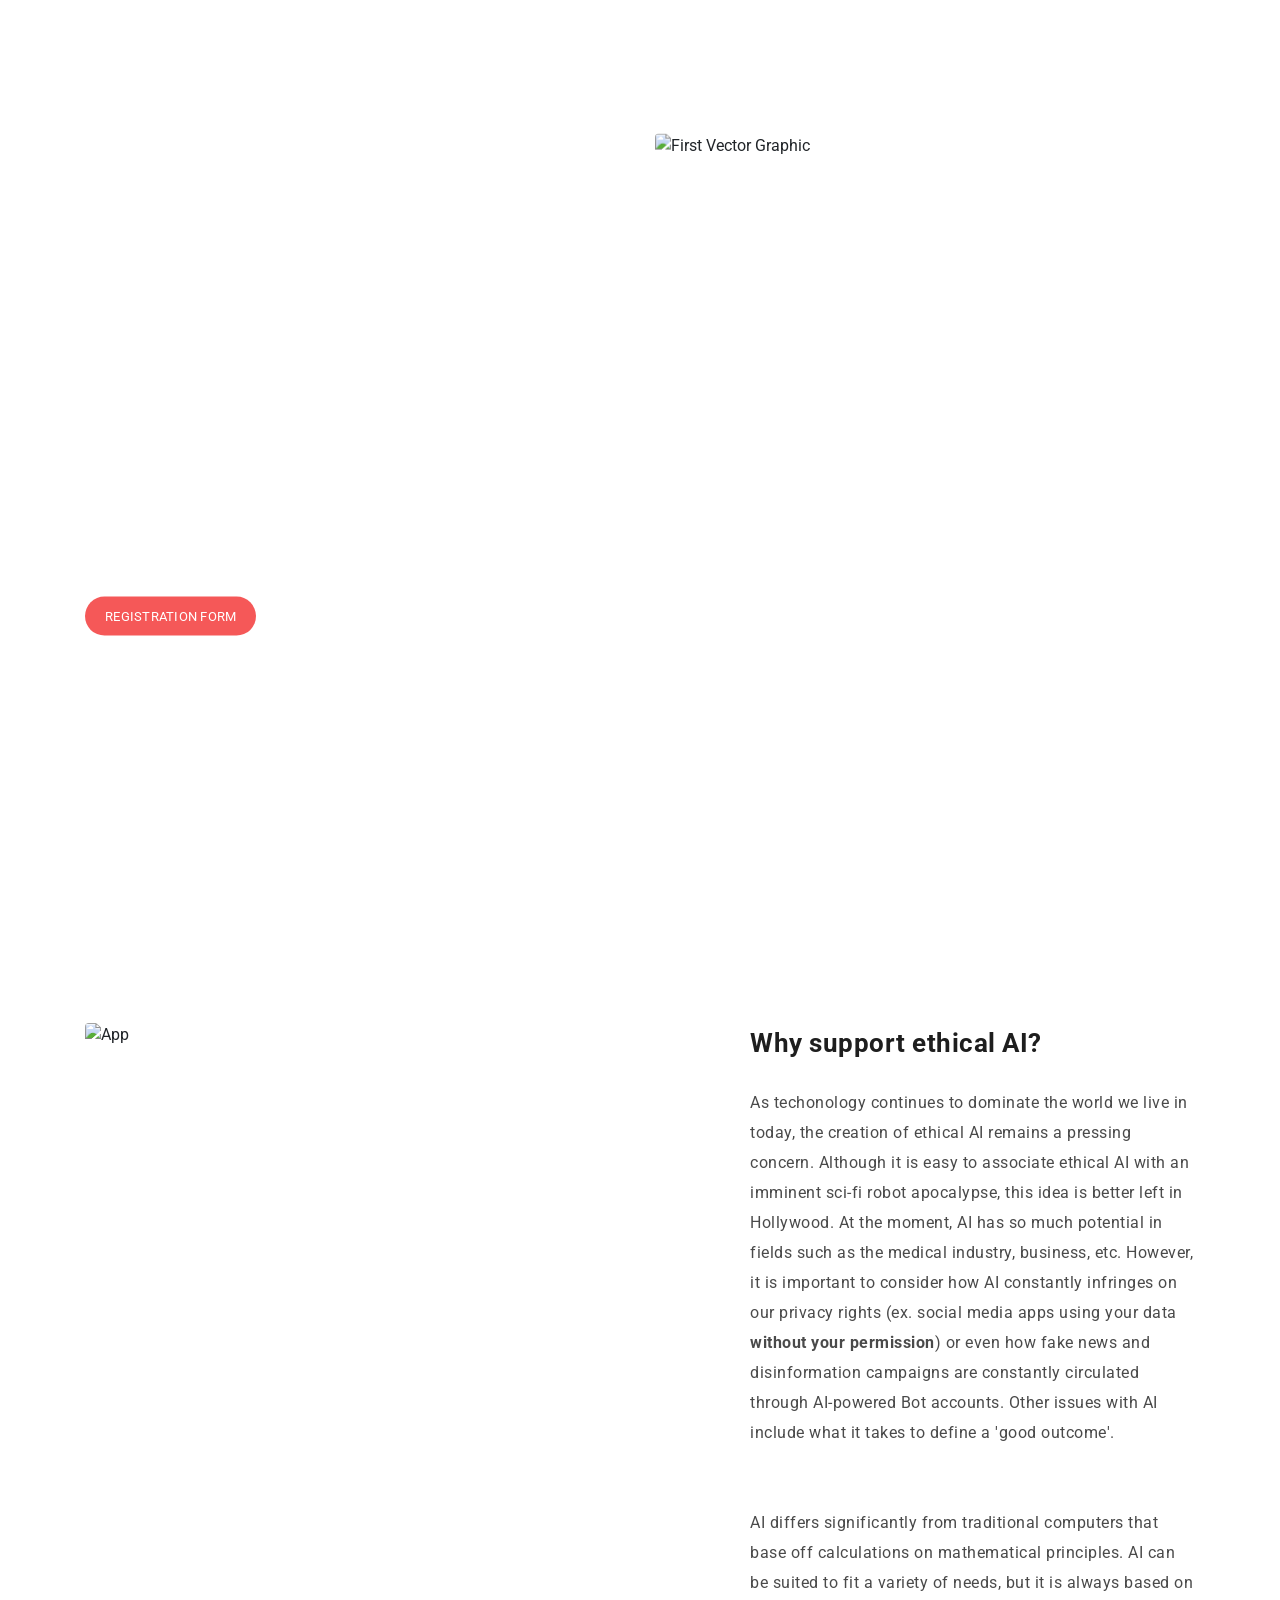
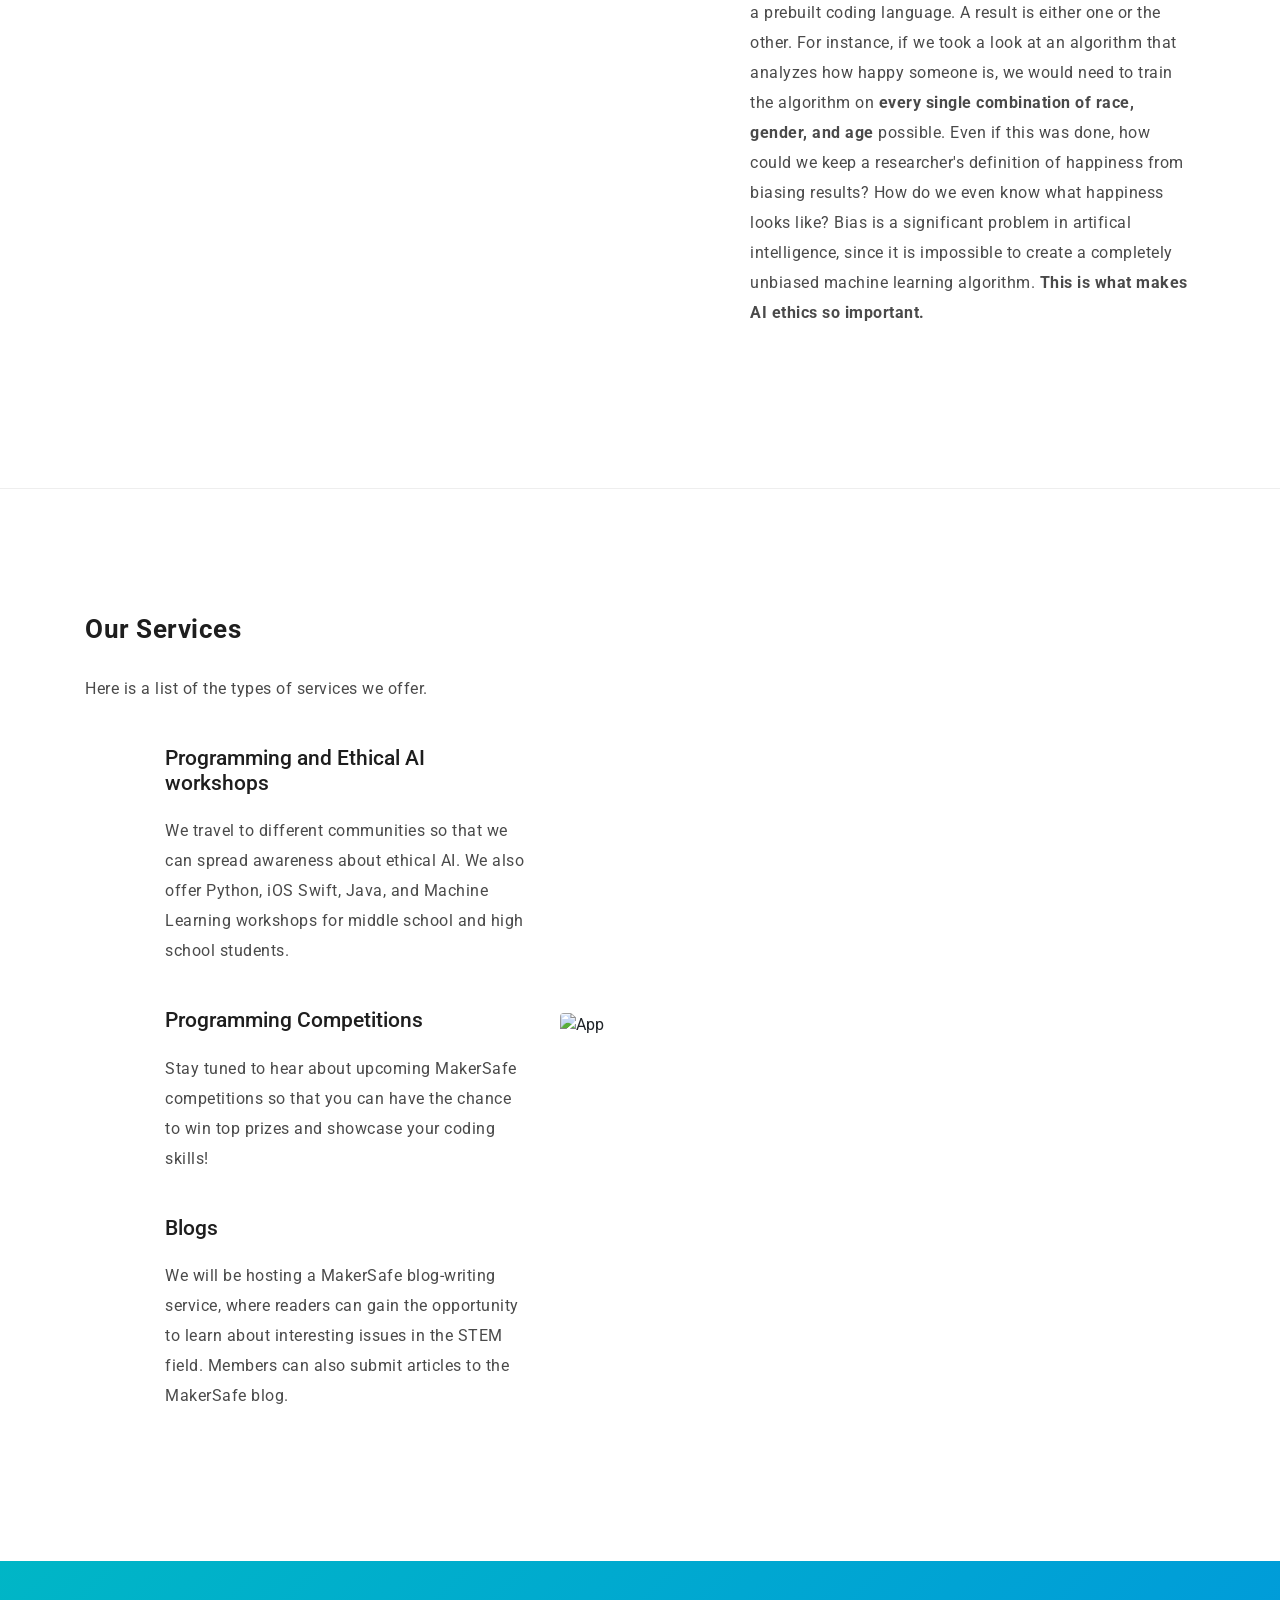
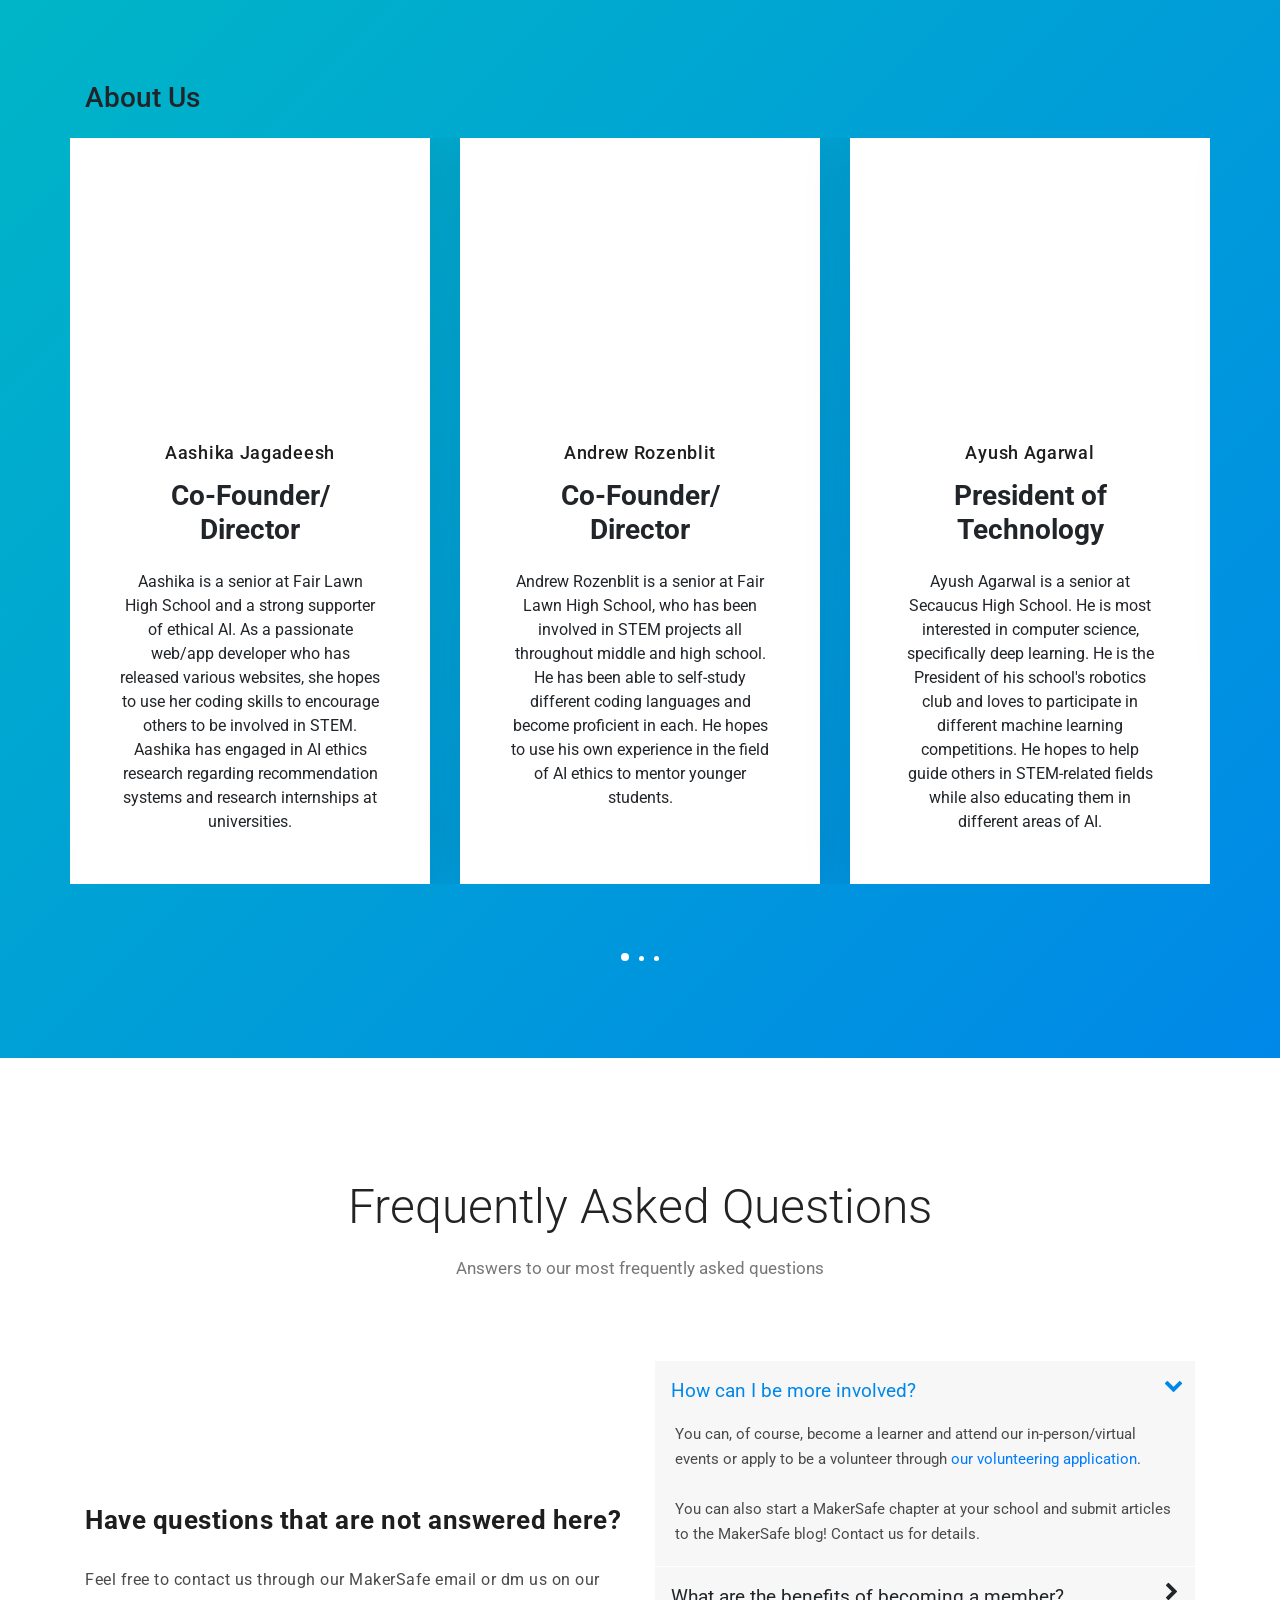
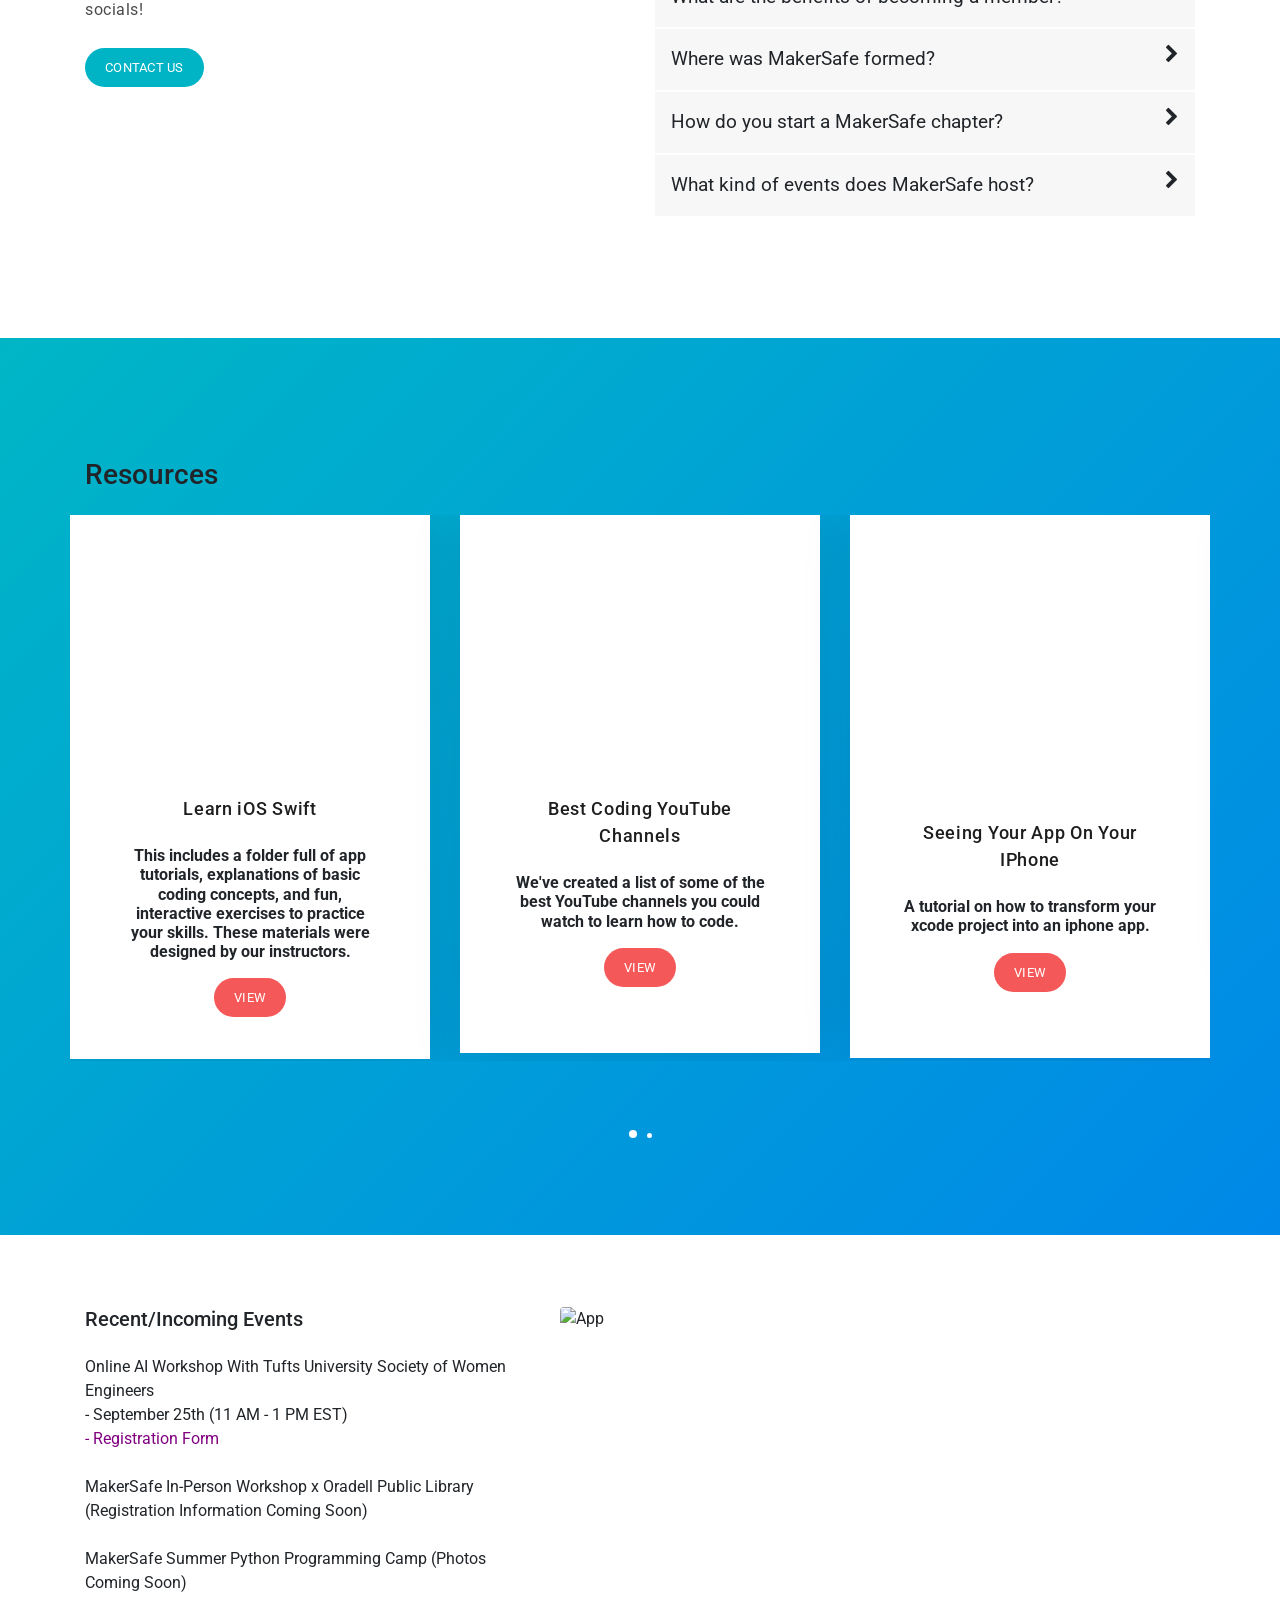
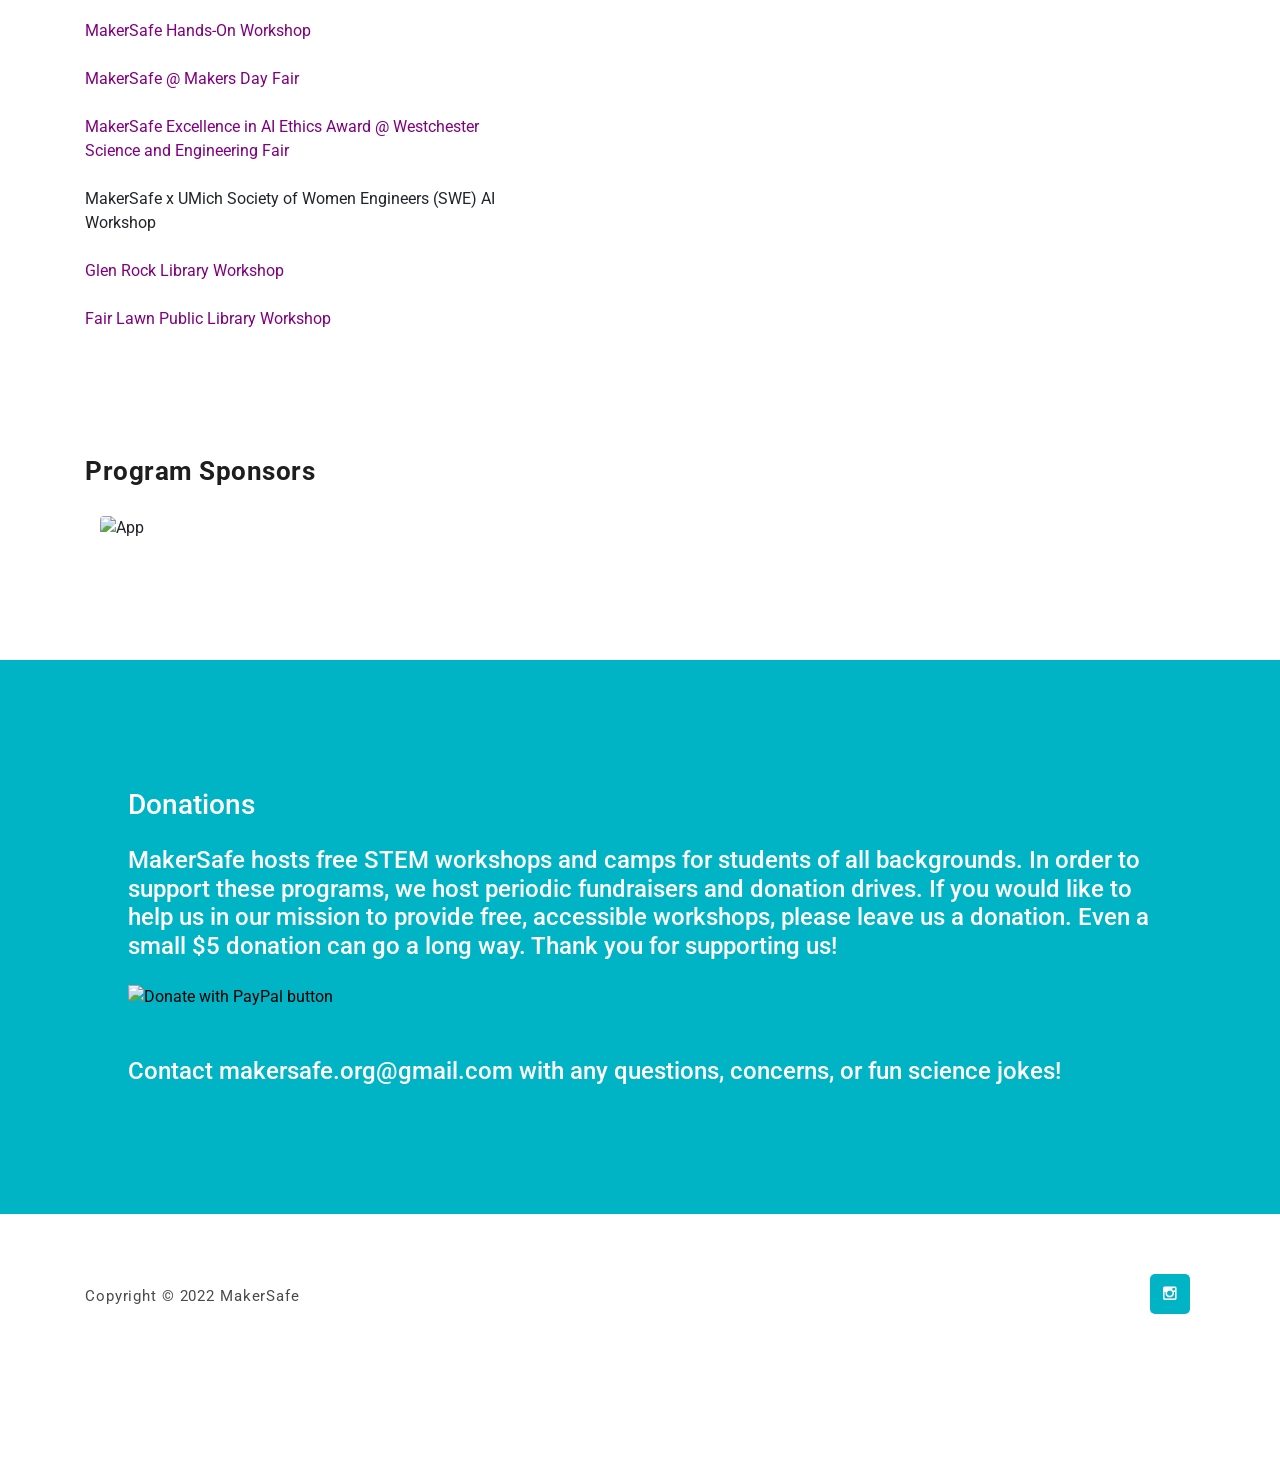
==== commit 747922ff: "update" ====
--- a/public/index.html
+++ b/public/index.html
@@ -54,7 +54,7 @@
                             <li class="scroll-to-section"><a href="#about">Our Purpose</a></li>
                             <li class="scroll-to-section"><a href="#services">About Us</a></li>
                             <li class="scroll-to-section"><a href="#frequently-question">Frequently Asked Questions</a></li>
-                            <li class="scroll-to-section"><a href="#past-events">Past Events</a></li>
+                            <li class="scroll-to-section"><a href="#past-events">Events</a></li>
                             <li class="scroll-to-section"><a href="#resources">Resources</a></li>
                             <!--
                             <li class="submenu">
@@ -91,8 +91,10 @@
                     <div class="left-text col-lg-6 col-md-6 col-sm-12 col-xs-12" data-scroll-reveal="enter left move 30px over 0.6s after 0.4s">
                         <h1>Let's create safe and ethical technology.<strong></strong></h1>
                         <p>MakerSafe is an educational nonprofit that hopes to create a world of safe technology. Join us on our mission.</p>
-                      <a href="https://docs.google.com/forms/d/e/1FAIpQLSc-6xQaZkDppDk1PzdWDiAGosun6K7pG1yqEHF1KGVhWNcjEw/viewform" class="main-button-slider">Get Involved</a>
-                     
+                    <!--  <a href="https://docs.google.com/forms/d/e/1FAIpQLSc-6xQaZkDppDk1PzdWDiAGosun6K7pG1yqEHF1KGVhWNcjEw/viewform" class="main-button-slider">Get Involved</a>-->
+                      <p>Sign up for our next workshop with the Tufts Society of Women Engineers!</p>
+                      <a href="https://forms.gle/2ZZMNPJcXhzg8AaD6"class="main-button-slider">Registration Form</a>
+                  
                     </div>
                     <div class="col-lg-6 col-md-6 col-sm-12 col-xs-12" data-scroll-reveal="enter right move 30px over 0.6s after 0.4s">
                     <img src="assets/images/infotech.png" class="rounded img-fluid d-block mx-auto" alt="First Vector Graphic">
@@ -107,7 +109,9 @@
     <br>
 
 
-    <!-- ***** Features Big Item Start ***** -->
+                
+
+  
     <section class="section" id="about">
         <div class="container">
             <div class="row">
@@ -121,7 +125,7 @@
                         <h5>Why support ethical AI?</h5>
                     </div>
                     <div class="left-text">
-                        <p>As techonology continues to dominate the world we live in today, the creation of ethical AI remains a pressing concern. Although it is easy to associate ethical AI with an imminent sci-fi robot apocalypse, this idea is better left in Hollywood. At the moment, AI has so much potential in fields such as the medical industry, business, etc. However, it is important to consider how AI constantly infringes on our privacy rights (ex. social media apps using your data <b>without your permission</b>) or even how fake news and disinformation campaigns are constantly circulated through AI-powered Bot accounts. Other issues with AI include what it takes to define a 'good outcome'. <br></br><br>AI differs significantly from traditional computers that base off calculations on mathematical principles. AI can be suited to fit a variety of needs, but it is always based on a prebuilt coding language. A result is either one or the other. For instance, if we took a look at an algorithm that analyzes how happy someone is, we would need to train the algorithm on <b>every single combination of race, gender, and age </b>possible. Even if this was done, how could we keep a researcher's definition of happiness from biasing results? How do we even know what happiness looks like? Bias is a significant problem in aritifical intelligence, since it is impossible to create a completely unbiased machine learning algorithm. <b>This is what makes AI ethics so important.</b>  </br></p>
+                        <p>As techonology continues to dominate the world we live in today, the creation of ethical AI remains a pressing concern. Although it is easy to associate ethical AI with an imminent sci-fi robot apocalypse, this idea is better left in Hollywood. At the moment, AI has so much potential in fields such as the medical industry, business, etc. However, it is important to consider how AI constantly infringes on our privacy rights (ex. social media apps using your data <b>without your permission</b>) or even how fake news and disinformation campaigns are constantly circulated through AI-powered Bot accounts. Other issues with AI include what it takes to define a 'good outcome'. <br></br><br>AI differs significantly from traditional computers that base off calculations on mathematical principles. AI can be suited to fit a variety of needs, but it is always based on a prebuilt coding language. A result is either one or the other. For instance, if we took a look at an algorithm that analyzes how happy someone is, we would need to train the algorithm on <b>every single combination of race, gender, and age </b>possible. Even if this was done, how could we keep a researcher's definition of happiness from biasing results? How do we even know what happiness looks like? Bias is a significant problem in artifical intelligence, since it is impossible to create a completely unbiased machine learning algorithm. <b>This is what makes AI ethics so important.</b>  </br></p>
                       <!-- <a href="#about2" class="main-button">Discover More</a>--> 
                     </div>
                 </div>
@@ -239,16 +243,13 @@
                   </div>
                     <div class="item service-item">
                         <div class="icon">
-                            <i><img src="assets/images/mehak.jpeg" alt=""></i>
-                        </div>
-                        <br>
-                        <h5 class="service-title">Mehak Imran</h5>
-                        <h3><b>Director of Outreach</b></h3><br> Mehak is a senior at Fair Lawn High School. She has been interested in the STEM field for most of her life. She is excited to learn more about ethical AI, and is extremely passionate about closing the gender gap in STEM.</br></p>
-                        <br>
-                        <br>
-                        <br>
-                        <br>
-                        <br>
+                            <i><img src="assets/images/prema.JPG" alt=""></i>
+                        </div>
+                        <br>
+                        <h5 class="service-title">Prema Maringanti</h5>
+                        <h3><b>Social Media Manager</b></h3><br>Prema is a junior at Fair Lawn High School. She has been involved in coding workshops and educating younger coders, and hopes to reach even wider audiences through social media. She strives to become fluent in coding languages and spread awareness about ethical AI and the gender disparity in STEM.</br></p>
+                        <br>
+                       
                        <!--<a href="#" class="main-button">More Detail</a>--> 
                     </div>
                    
@@ -266,16 +267,19 @@
                     </div>
                     <div class="item service-item">
                         <div class="icon">
-                            <i><img src="assets/images/Lindsey.jpeg" alt=""></i>
-                        </div>
-                        <br>
-                        <h5 class="service-title">Lindsey Reichert</h5>
-                        <h3><b>Event Coordinator</b></h3><br>Lindsey is a senior at Fair Lawn High School. She has been involved with STEM extracurriculars all throughout middle school and high school. She hopes to be able to encourage others to become involved and combat the gender gap in STEM. </br></p>
-                        <br>
-                        <br>
-                        <br>
-                        <br>
-                        <br>
+                            <i><img src="assets/images/about-icon-01.png" alt=""></i>
+                        </div>
+                        <br>
+                        <h5 class="service-title">Interested in a position?</h5>
+                        <h3><b>Apply for one now!</b></h3><br>We provide volunteering hours! Working with MakerSafe can improve your coding and leadership skills, along with helping you network with members in the STEM community.</br></p>
+                        <br>
+                        <a href="https://forms.gle/cpbi7dtQCtTopY817" class="main-button-slider">Apply!</a>
+                        
+                        <br>
+                        <br>
+                        <br>
+                        <br>
+                       
                        <!--<a href="#" class="main-button">Detail</a>--> 
                     </div>
                   
@@ -529,14 +533,14 @@
           <div class="row">
               <div class="left-text col-lg-5 col-md-12 col-sm-12 mobile-bottom-fix">
                   <div class="left-heading">
-                      <h5>Recent Past Events</h5>
+                      <h5>Recent/Incoming Events</h5>
                       
                   </div>
                   <br>
                   <a>Online AI Workshop With Tufts University Society of Women Engineers</a>
                   <br>
                   <div>-   September 25th (11 AM - 1 PM EST)</div>
-                  <a class="textty" href="https://forms.gle/QFpvNNiqfcnE4M1k6"> -   Interest Form</a>
+                  <a class="textty" href="https://forms.gle/QFpvNNiqfcnE4M1k6"> -   Registration Form</a>
                   <br>
                   <br>
                   <a>MakerSafe In-Person Workshop x Oradell Public Library (Registration Information Coming Soon)</a>
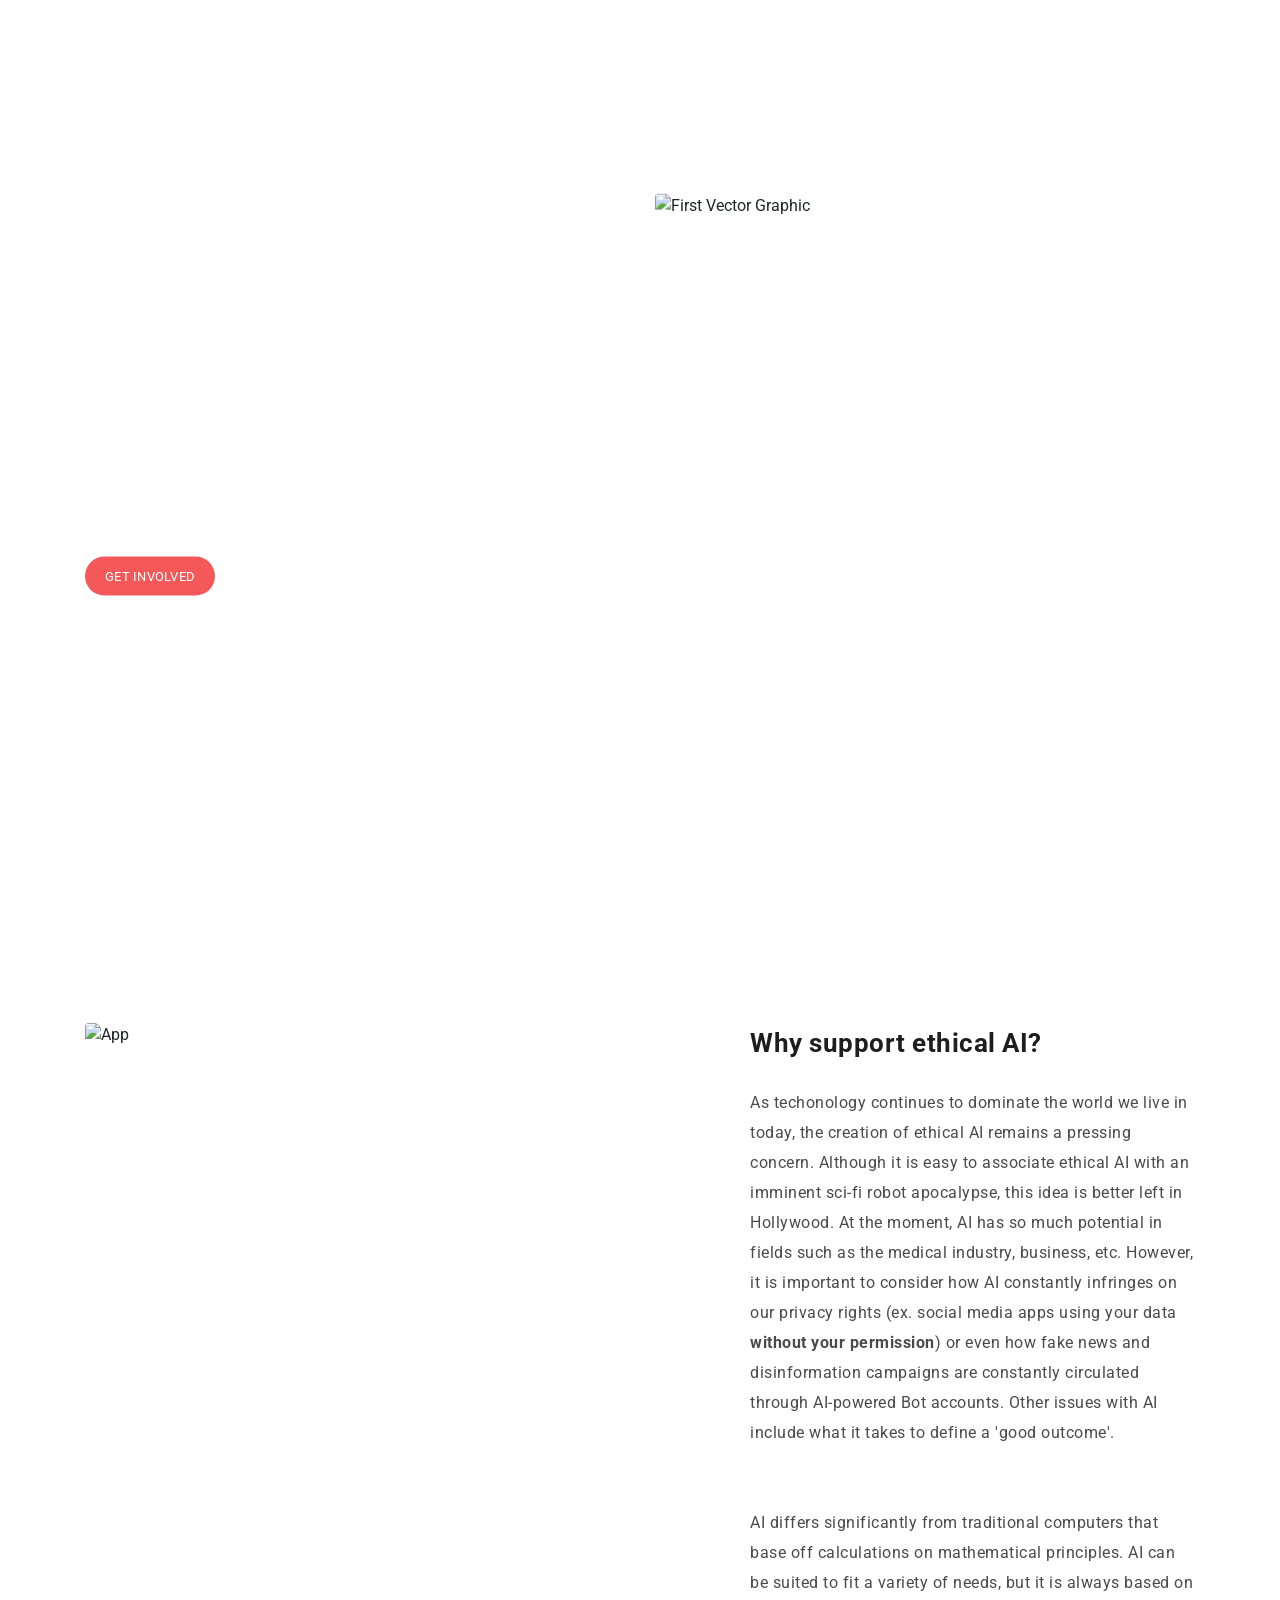
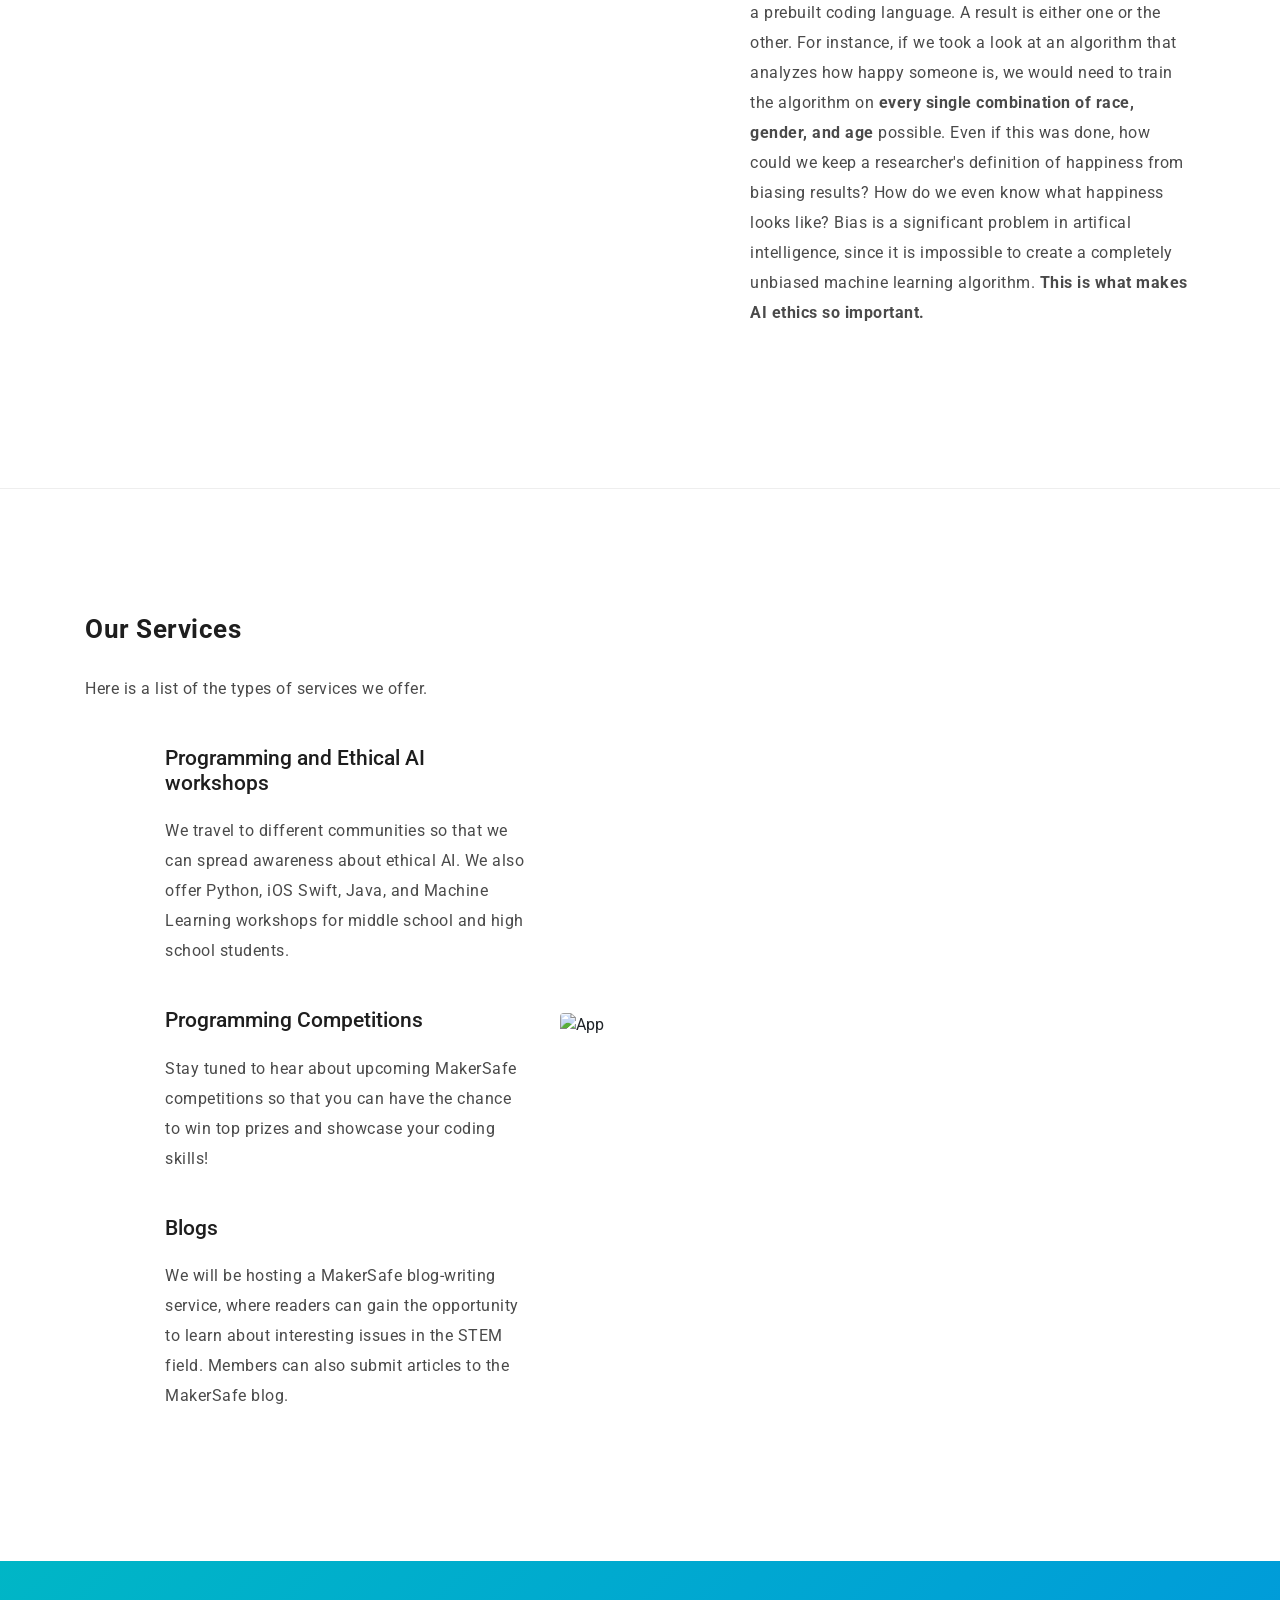
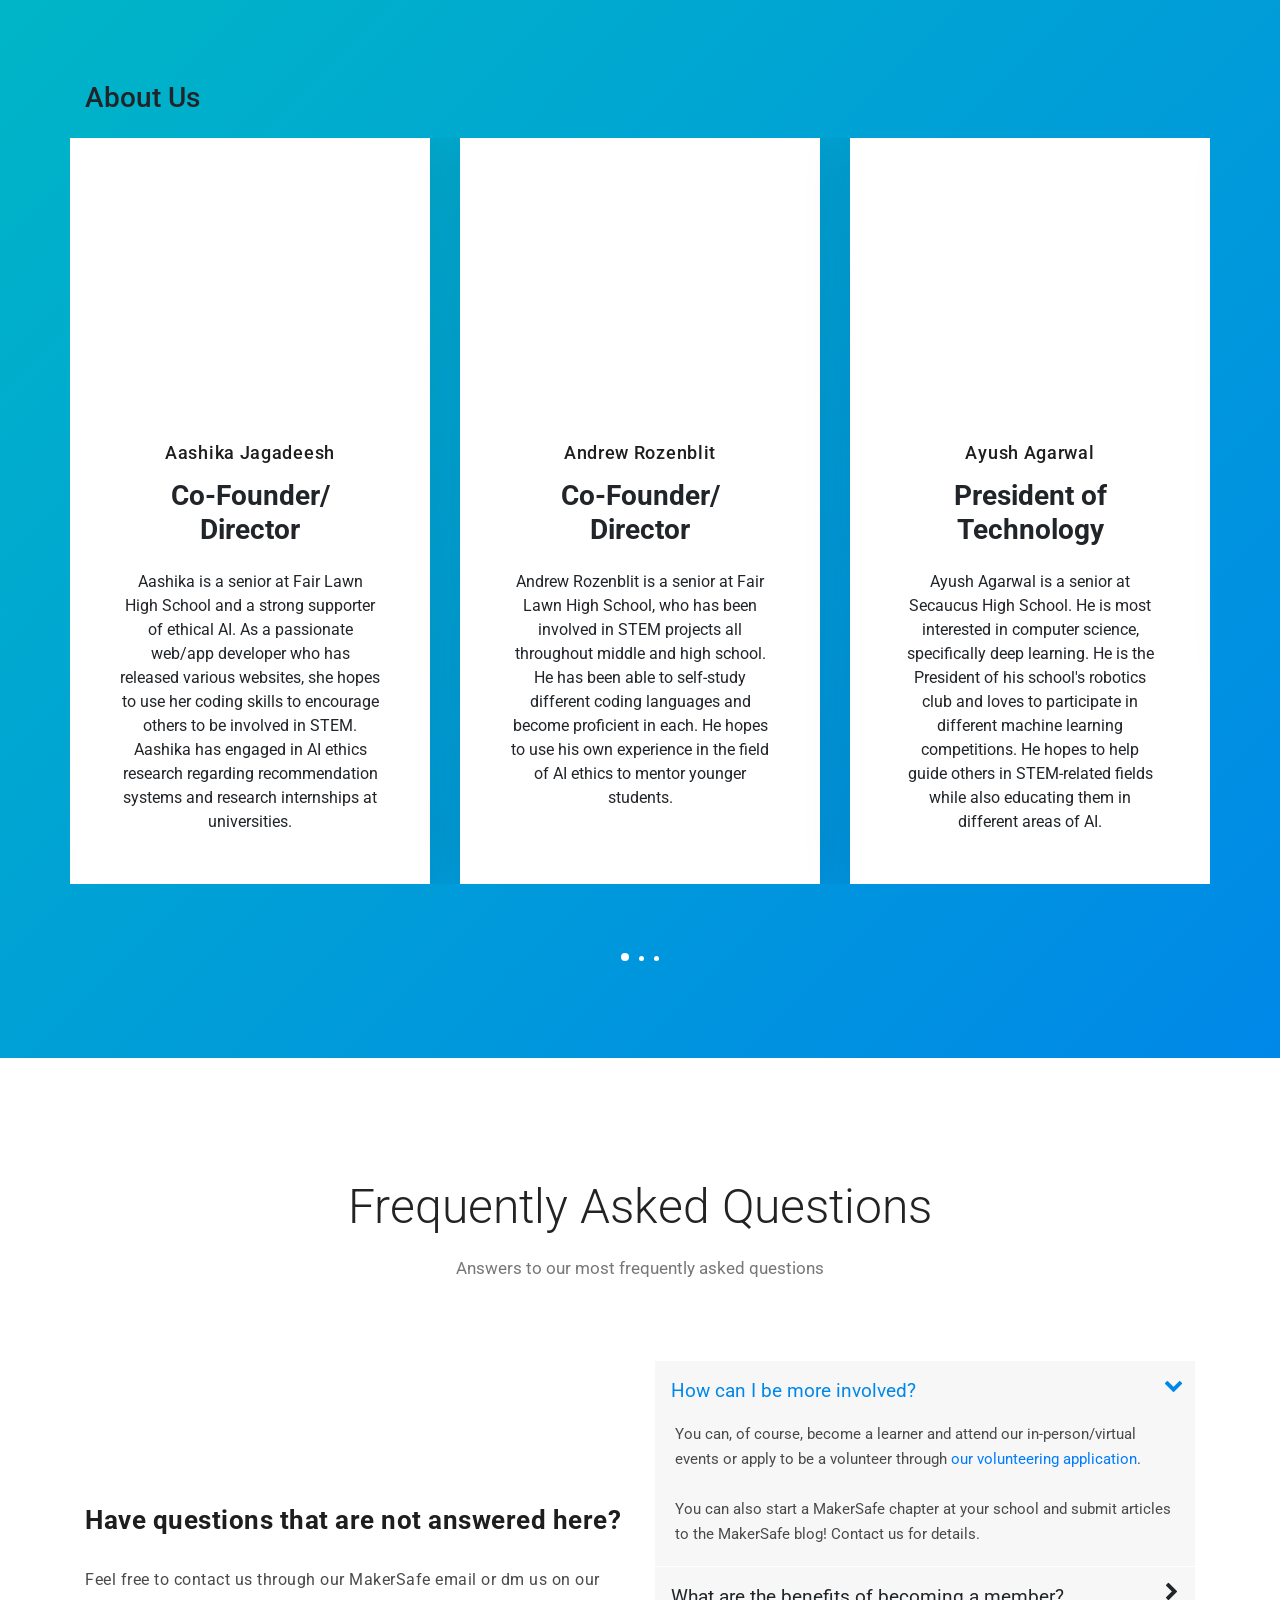
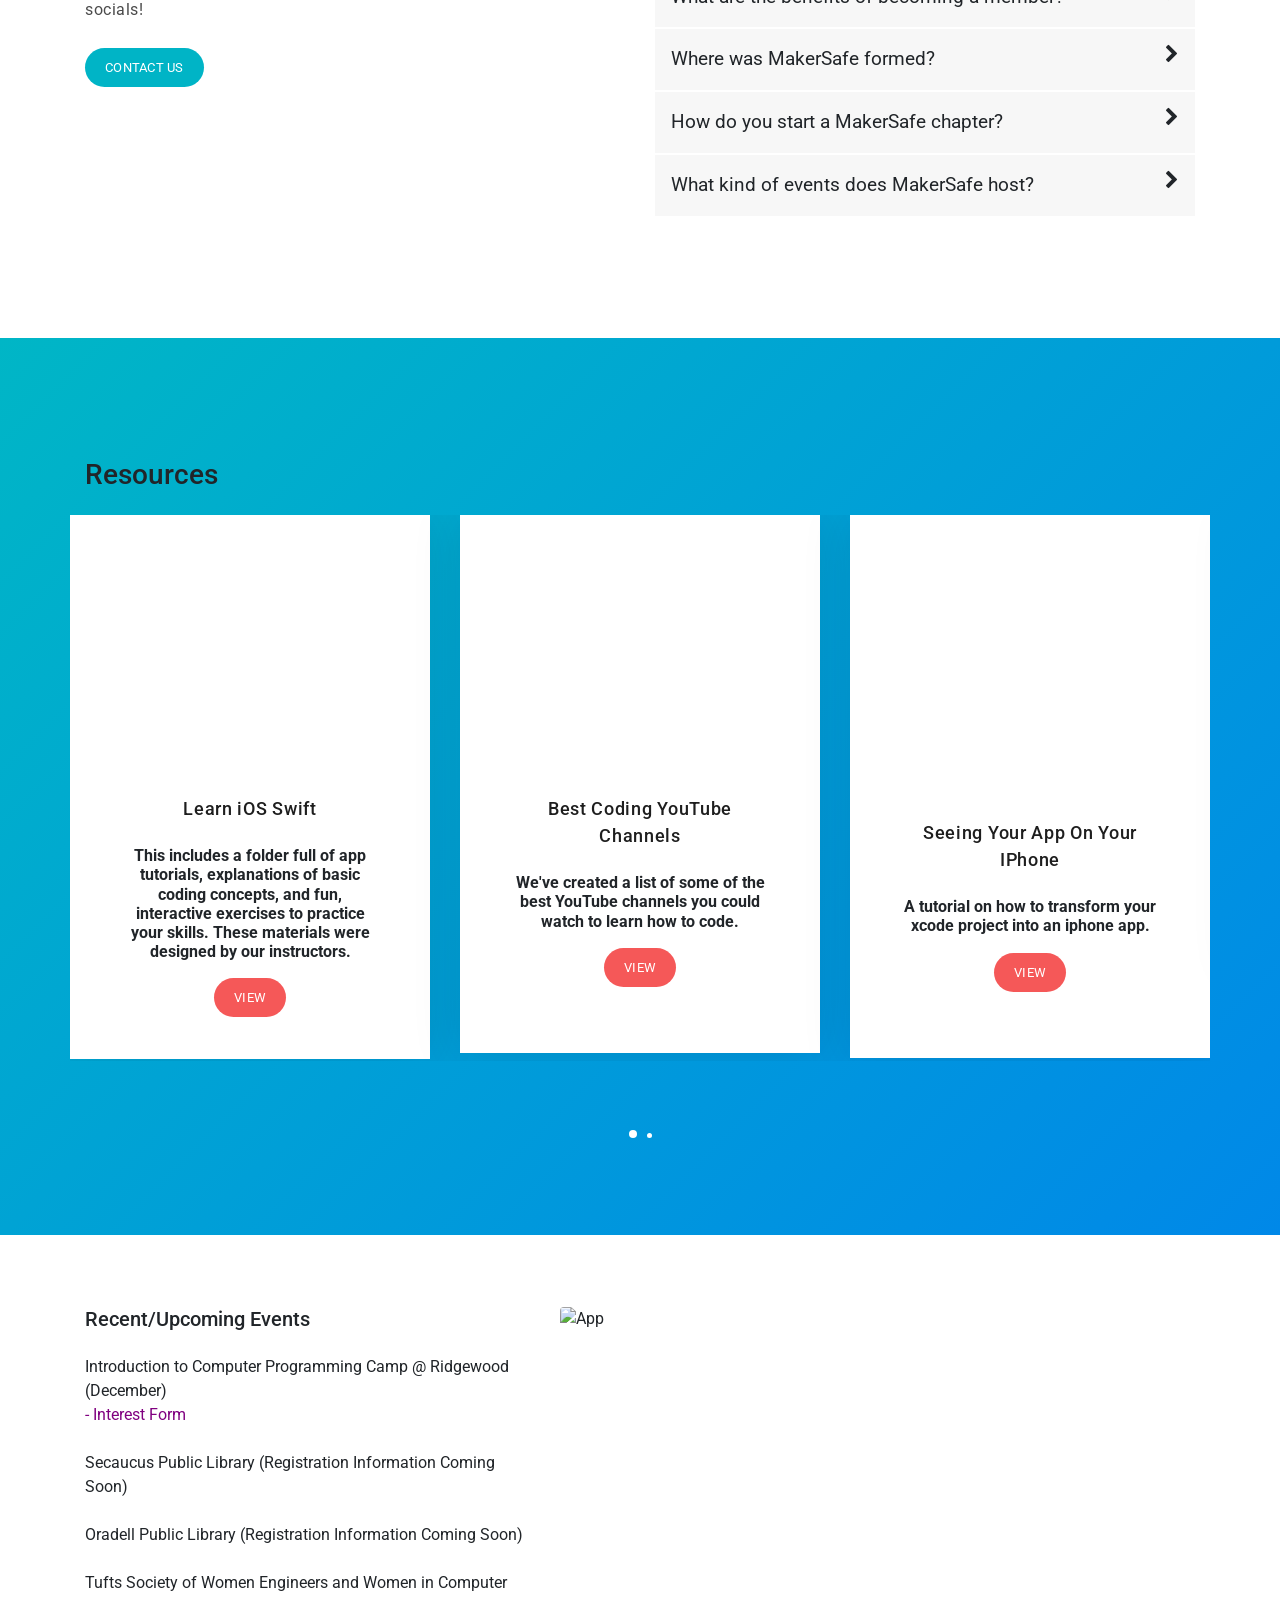
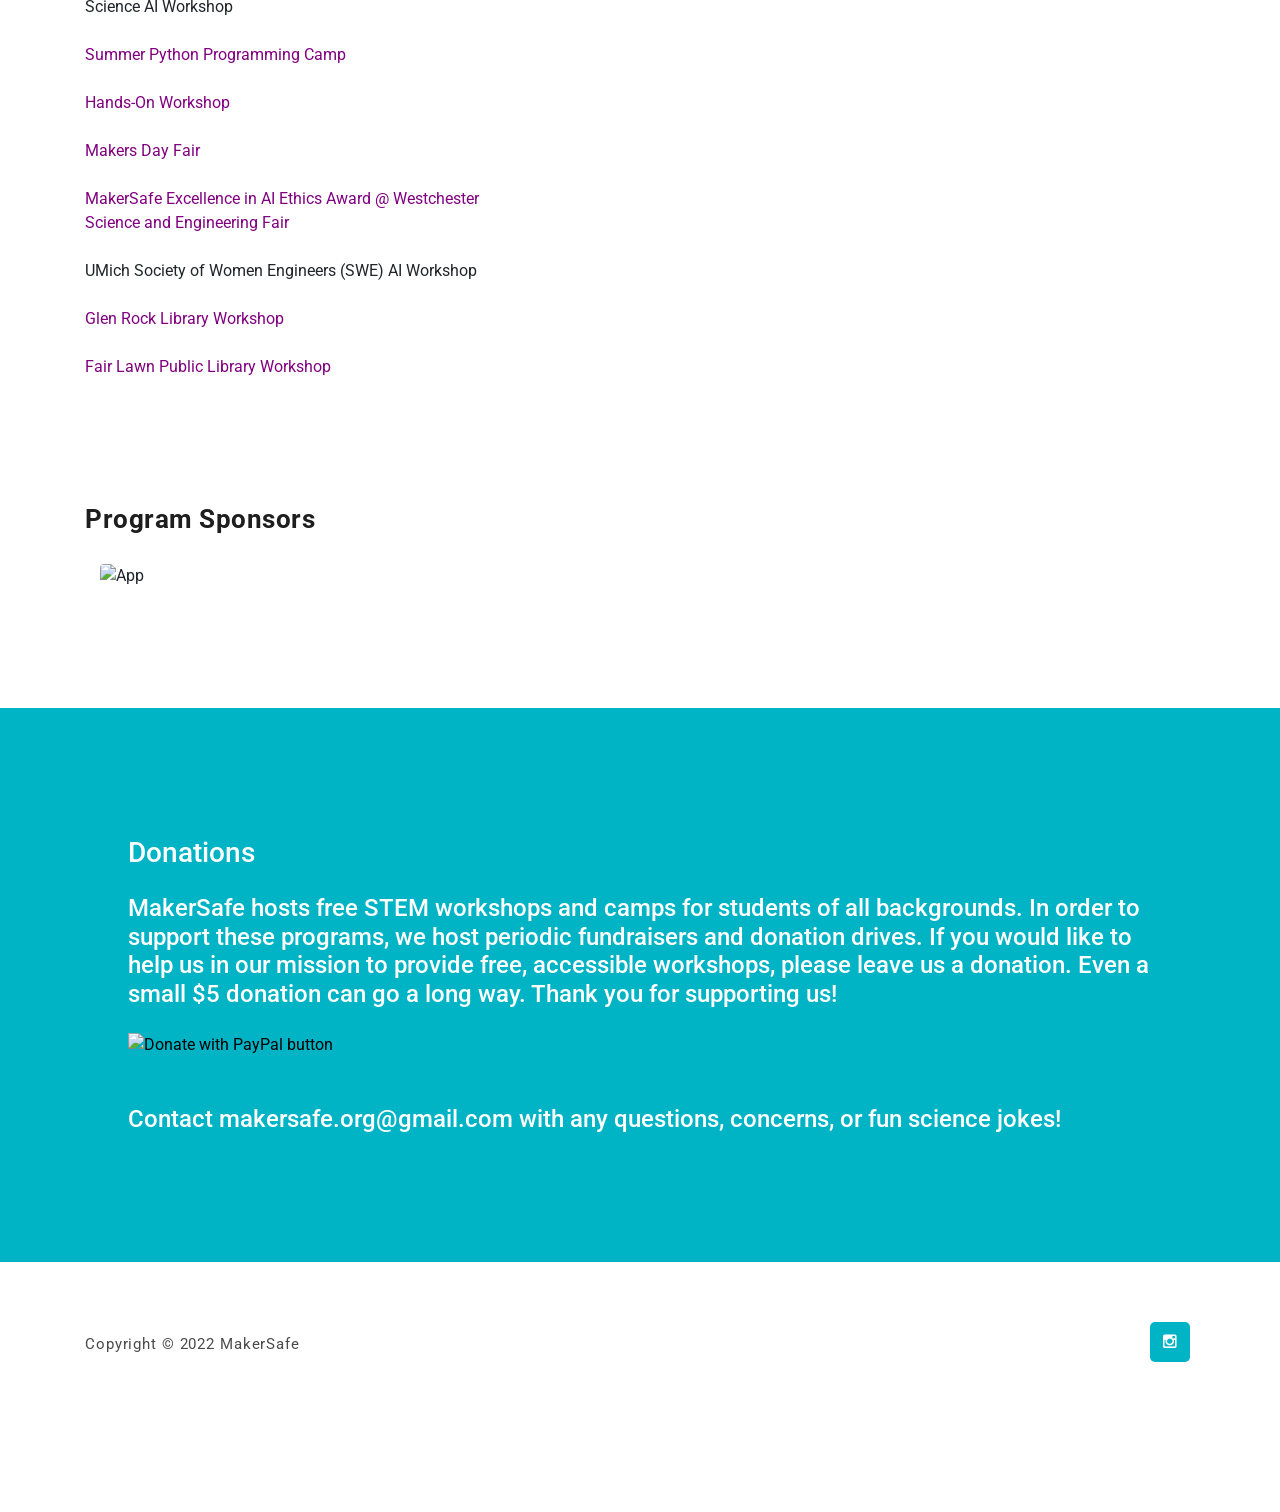
==== commit 245e64a6: "new changes" ====
--- a/public/index.html
+++ b/public/index.html
@@ -92,8 +92,8 @@
                         <h1>Let's create safe and ethical technology.<strong></strong></h1>
                         <p>MakerSafe is an educational nonprofit that hopes to create a world of safe technology. Join us on our mission.</p>
                     <!--  <a href="https://docs.google.com/forms/d/e/1FAIpQLSc-6xQaZkDppDk1PzdWDiAGosun6K7pG1yqEHF1KGVhWNcjEw/viewform" class="main-button-slider">Get Involved</a>-->
-                      <p>Sign up for our next workshop with the Tufts Society of Women Engineers!</p>
-                      <a href="https://forms.gle/2ZZMNPJcXhzg8AaD6"class="main-button-slider">Registration Form</a>
+                    
+                      <a href="https://forms.gle/ThHcujJrVUEHkuc89"class="main-button-slider">Get Involved</a>
                   
                     </div>
                     <div class="col-lg-6 col-md-6 col-sm-12 col-xs-12" data-scroll-reveal="enter right move 30px over 0.6s after 0.4s">
@@ -533,32 +533,37 @@
           <div class="row">
               <div class="left-text col-lg-5 col-md-12 col-sm-12 mobile-bottom-fix">
                   <div class="left-heading">
-                      <h5>Recent/Incoming Events</h5>
+                      <h5>Recent/Upcoming Events</h5>
                       
                   </div>
                   <br>
-                  <a>Online AI Workshop With Tufts University Society of Women Engineers</a>
-                  <br>
-                  <div>-   September 25th (11 AM - 1 PM EST)</div>
-                  <a class="textty" href="https://forms.gle/QFpvNNiqfcnE4M1k6"> -   Registration Form</a>
-                  <br>
-                  <br>
-                  <a>MakerSafe In-Person Workshop x Oradell Public Library (Registration Information Coming Soon)</a>
-                  <br>
-                  <br>
-                  <a class="textt">MakerSafe Summer Python Programming Camp (Photos Coming Soon)</a>
-                  <br>
-                  <br>
-                  <a class="textty" href="https://photos.app.goo.gl/g7h4fN6UZ4wGm5qg6">MakerSafe Hands-On Workshop</a>
-                  <br>
-                  <br>
-                  <a class="textty" href="https://photos.app.goo.gl/GT5bqHm8YN96g9oH7">MakerSafe @ Makers Day Fair</a>
+                  <a>Introduction to Computer Programming Camp @ Ridgewood (December)</a>
+                  <br>
+                  <a class="textty" href="https://forms.gle/mv377i9Y1JLWvrfW8">- Interest Form</a>
+                  <br>
+                  <br>
+                  <a>Secaucus Public Library (Registration Information Coming Soon)</a>
+                  <br>
+                  <br>
+                  <a>Oradell Public Library (Registration Information Coming Soon)</a>
+                  <br>
+                  <br>
+                  <a>Tufts Society of Women Engineers and Women in Computer Science AI Workshop</a>
+                  <br>
+                  <br>
+                  <a class="textty" href="https://photos.app.goo.gl/aZgFuFhgSLiBGhfV9">Summer Python Programming Camp</a>
+                  <br>
+                  <br>
+                  <a class="textty" href="https://photos.app.goo.gl/g7h4fN6UZ4wGm5qg6">Hands-On Workshop</a>
+                  <br>
+                  <br>
+                  <a class="textty" href="https://photos.app.goo.gl/GT5bqHm8YN96g9oH7">Makers Day Fair</a>
                   <br>
                   <br>
                   <a class="textty" href="https://photos.app.goo.gl/oNjxNAtGRvBovcNk7">MakerSafe Excellence in AI Ethics Award @ Westchester Science and Engineering Fair</a>
                   <br>
                   <br>
-                  <h7> MakerSafe x UMich Society of Women Engineers (SWE) AI Workshop</h7>
+                  <h7> UMich Society of Women Engineers (SWE) AI Workshop</h7>
                   <br>
                   <br>
                   <a class="textty" href="https://photos.app.goo.gl/s4t8ffDPwhw6AuCr5"> Glen Rock Library Workshop</a>
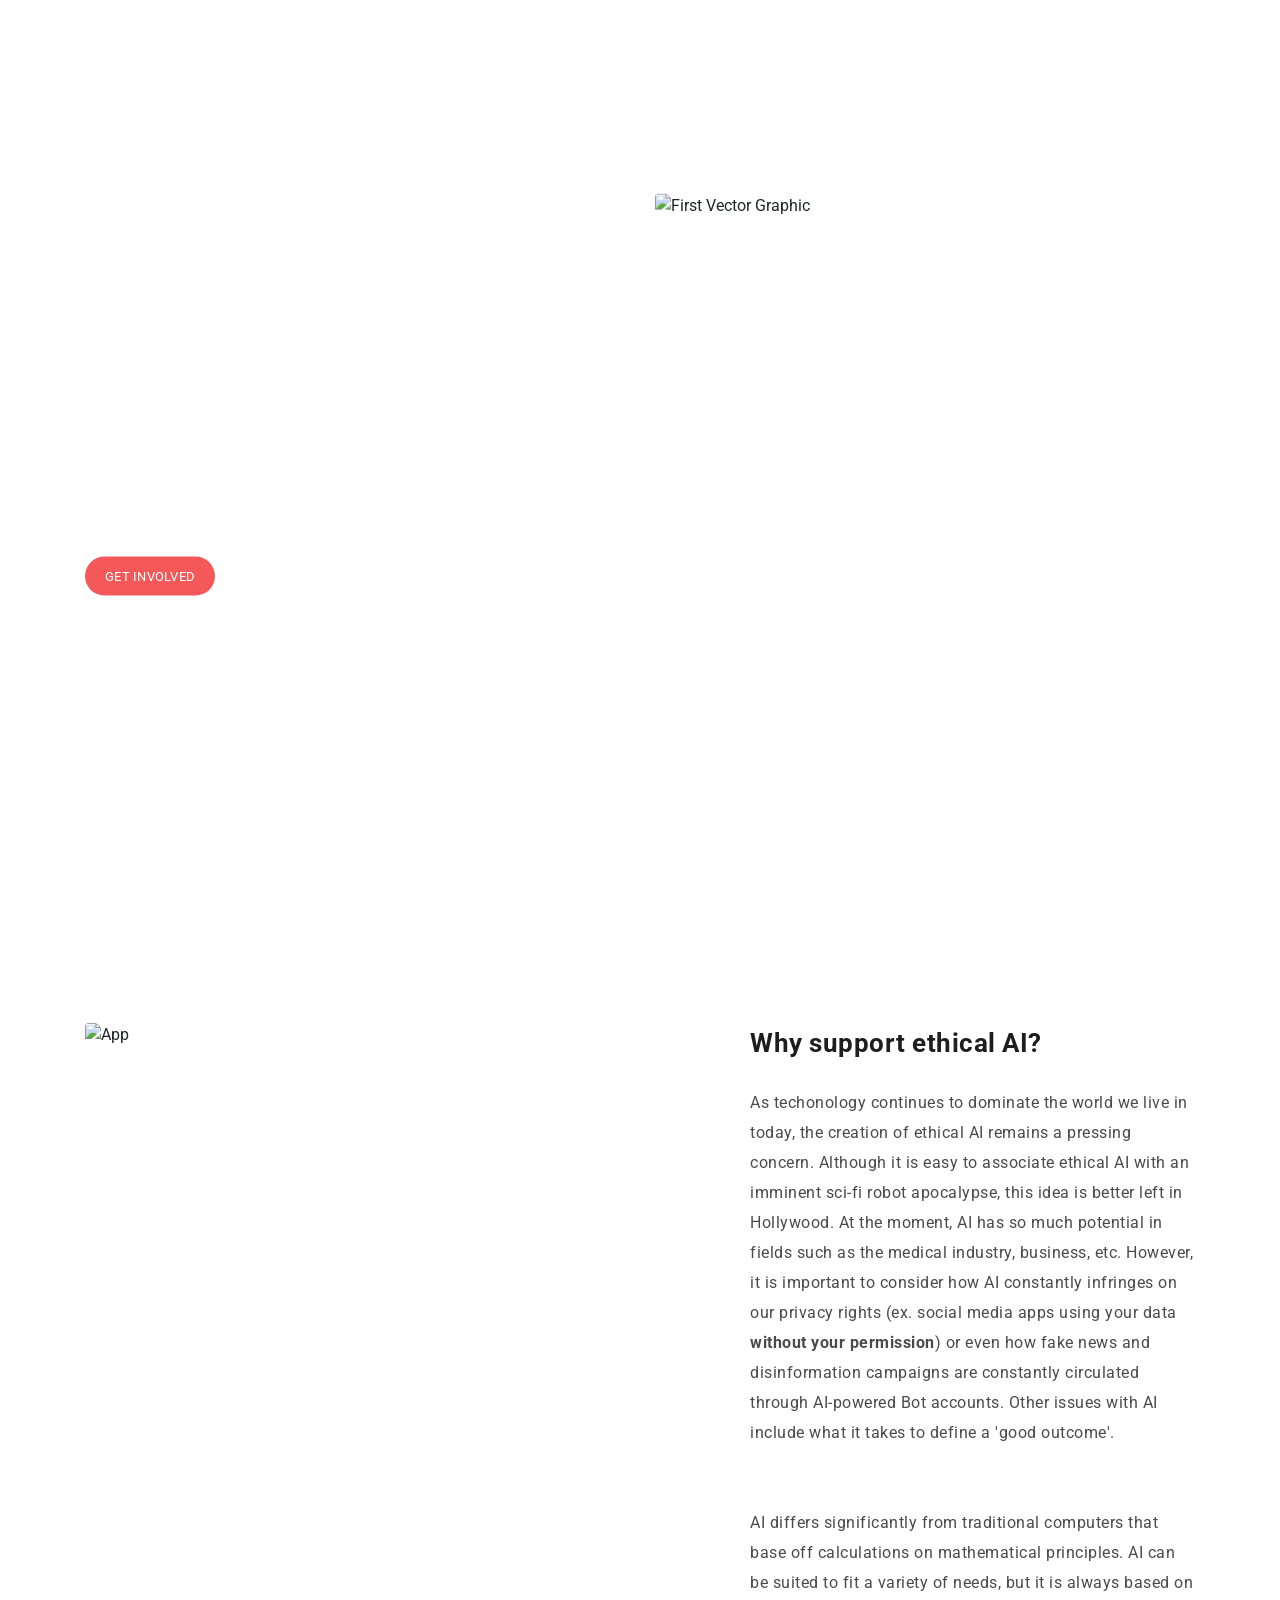
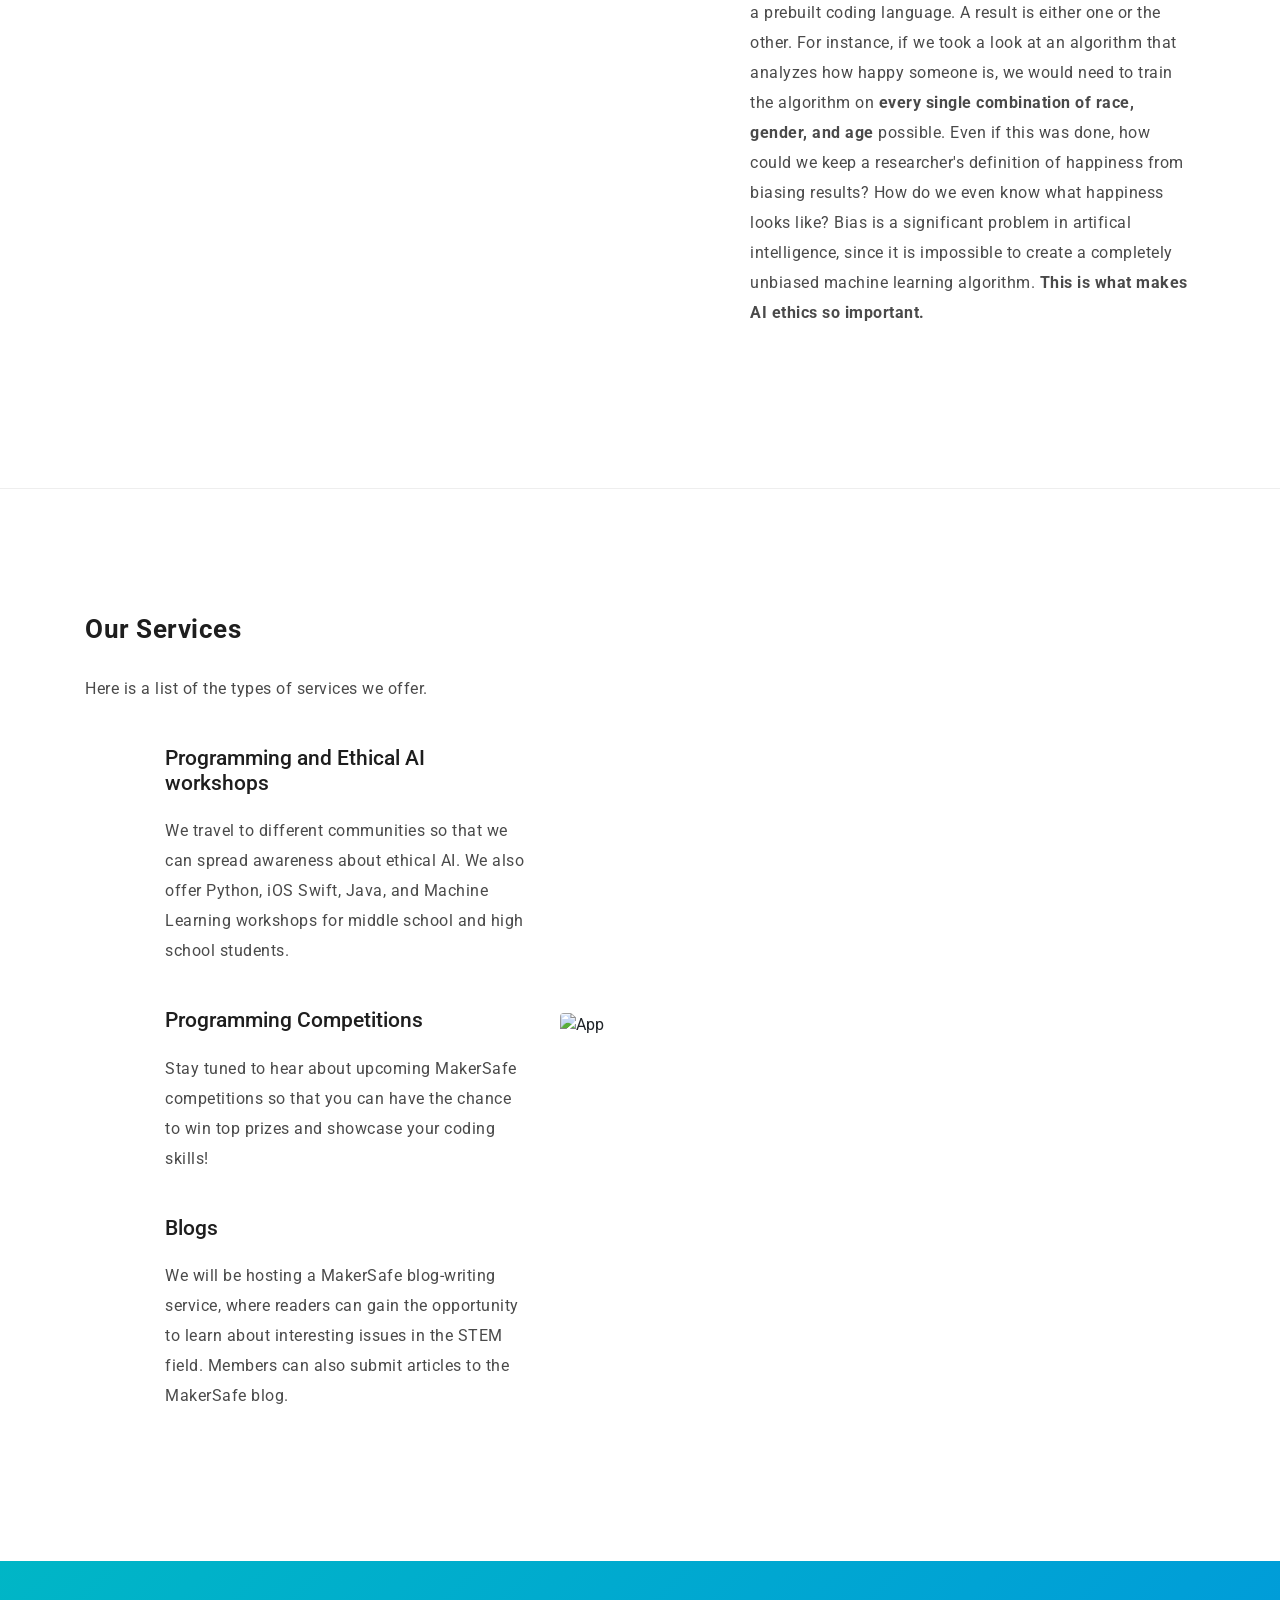
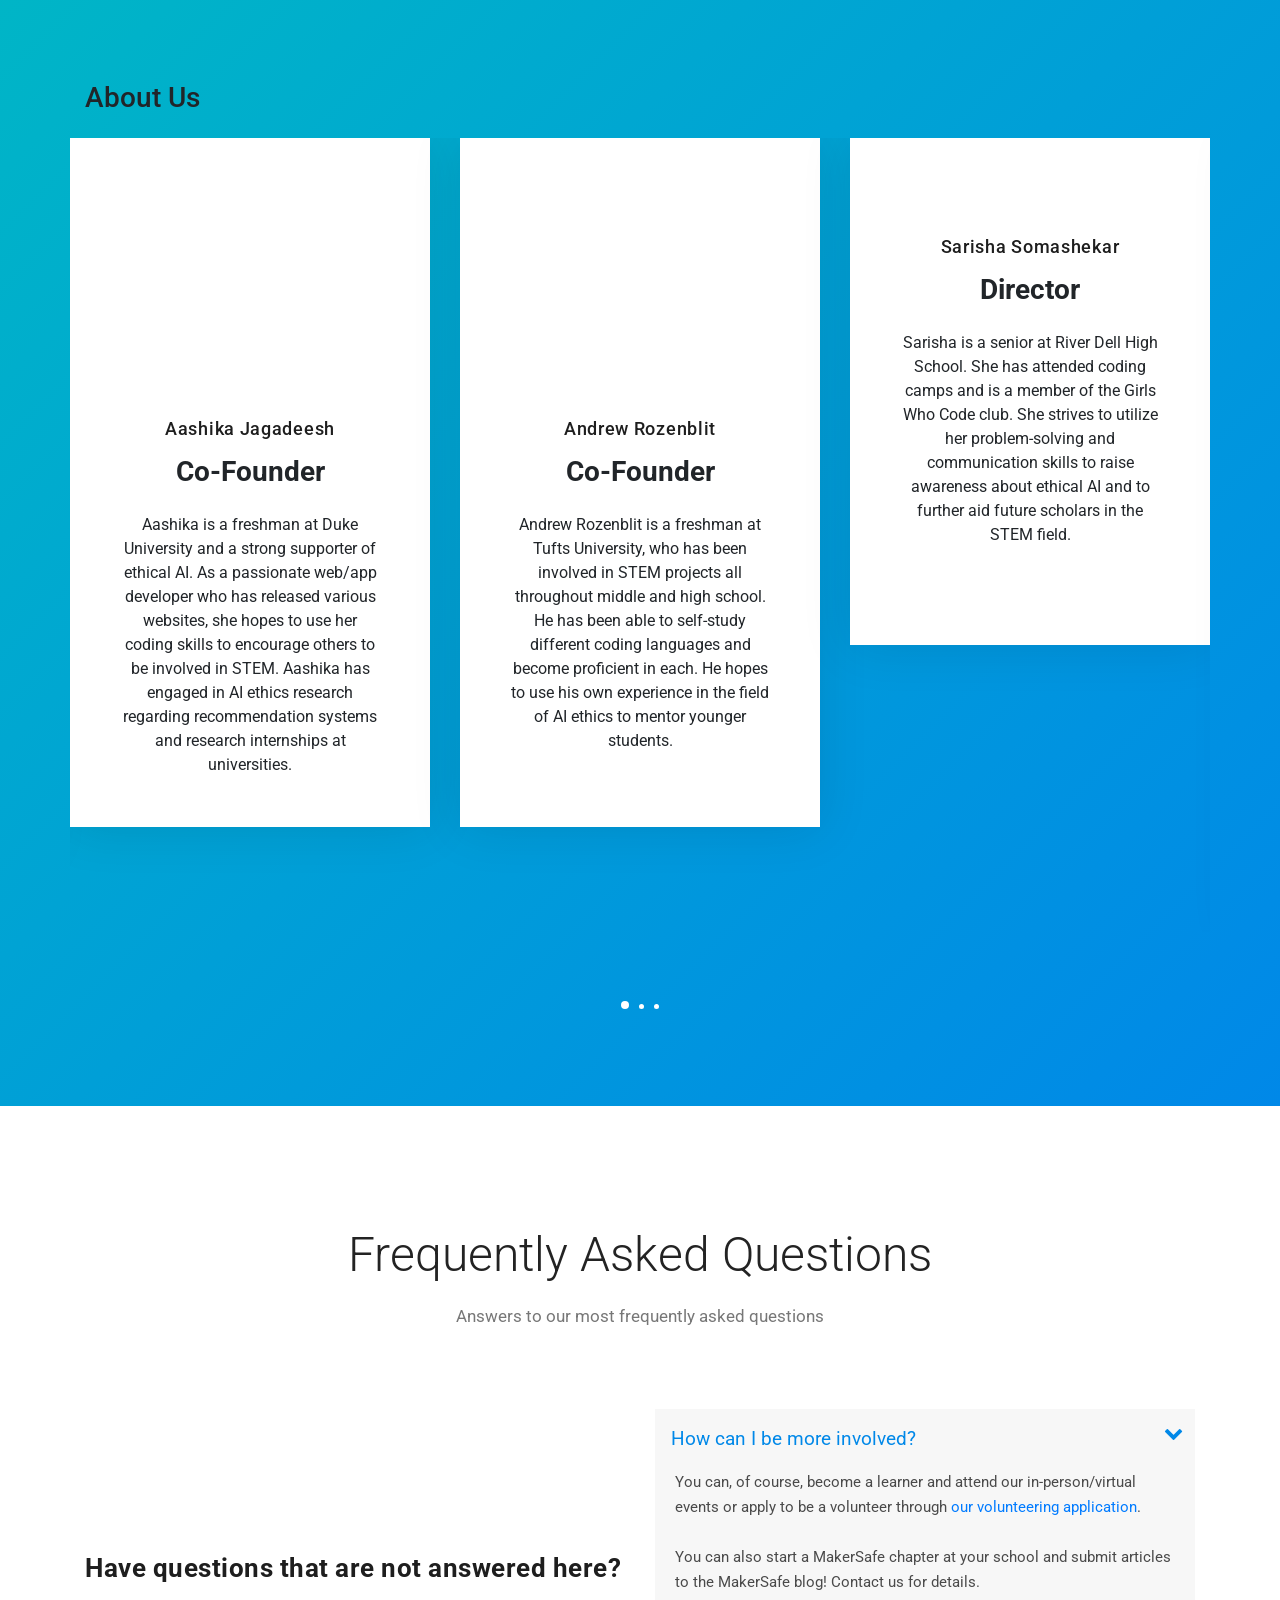
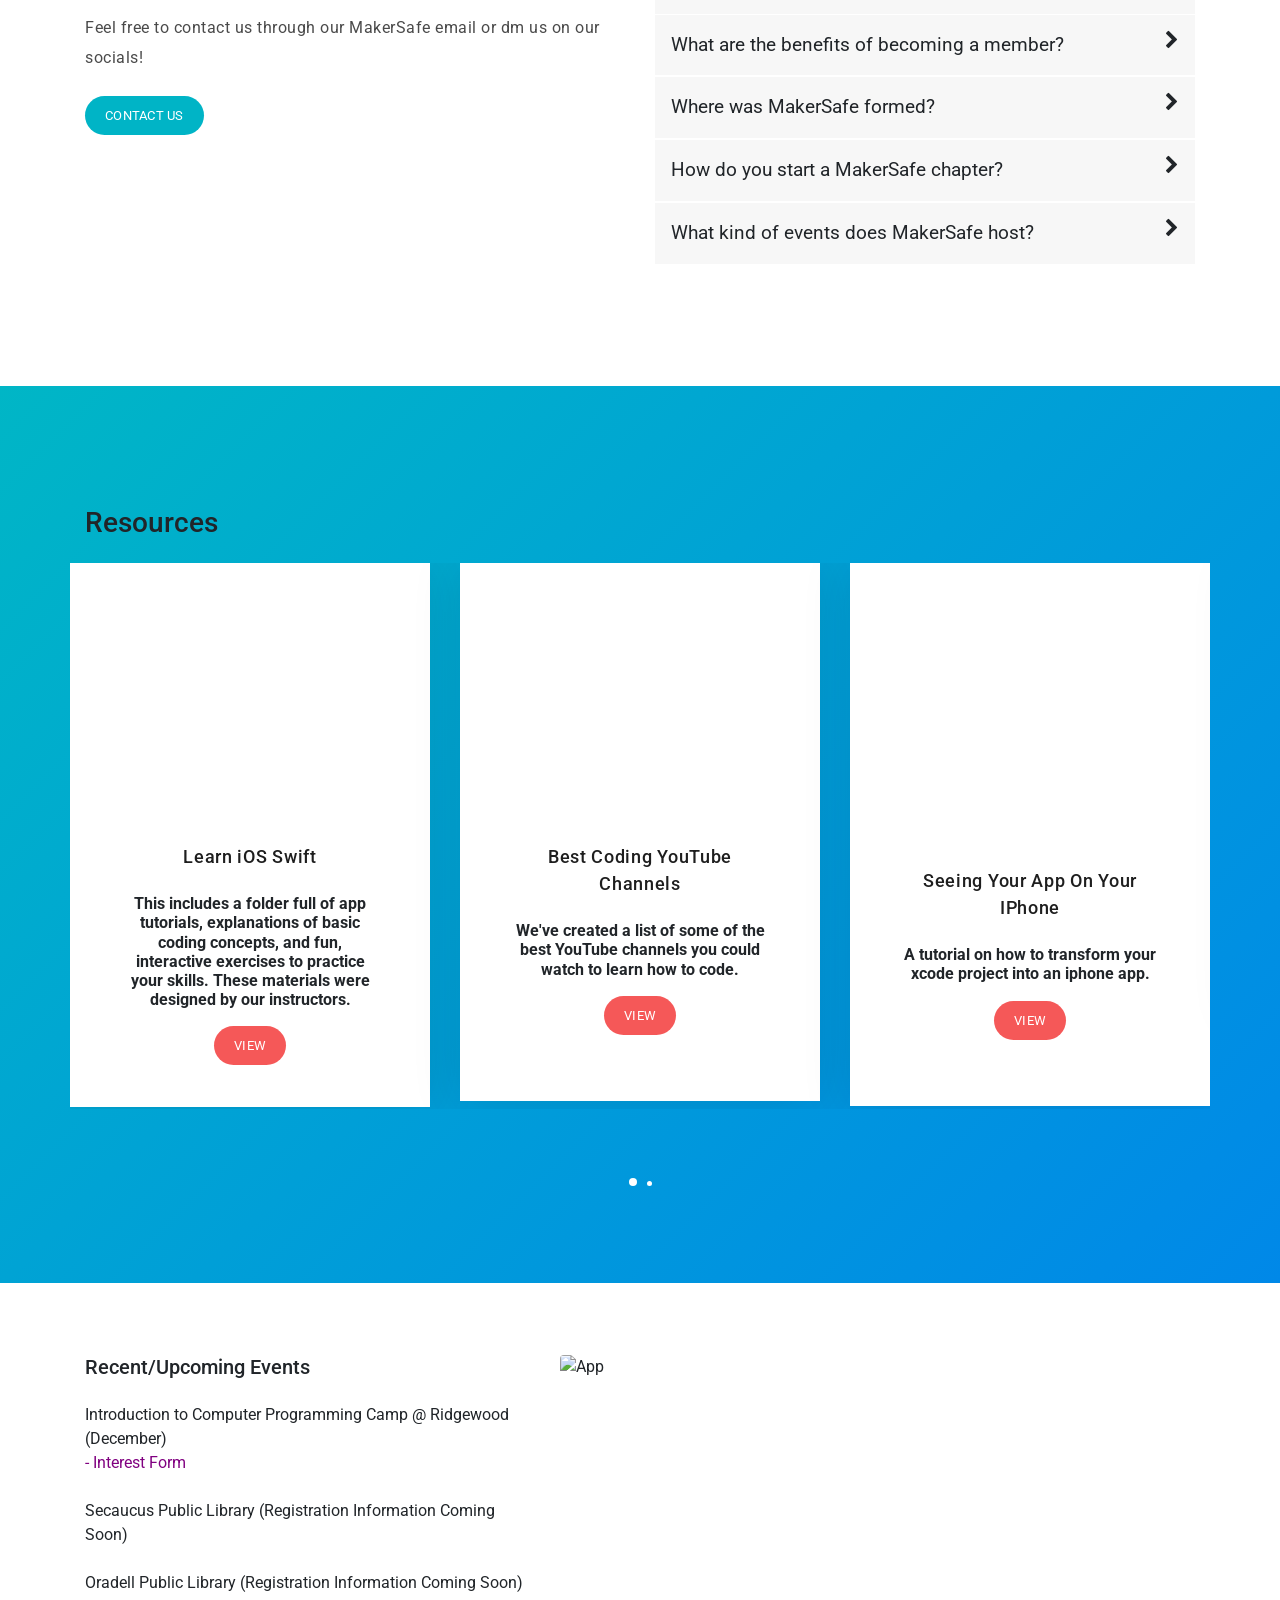
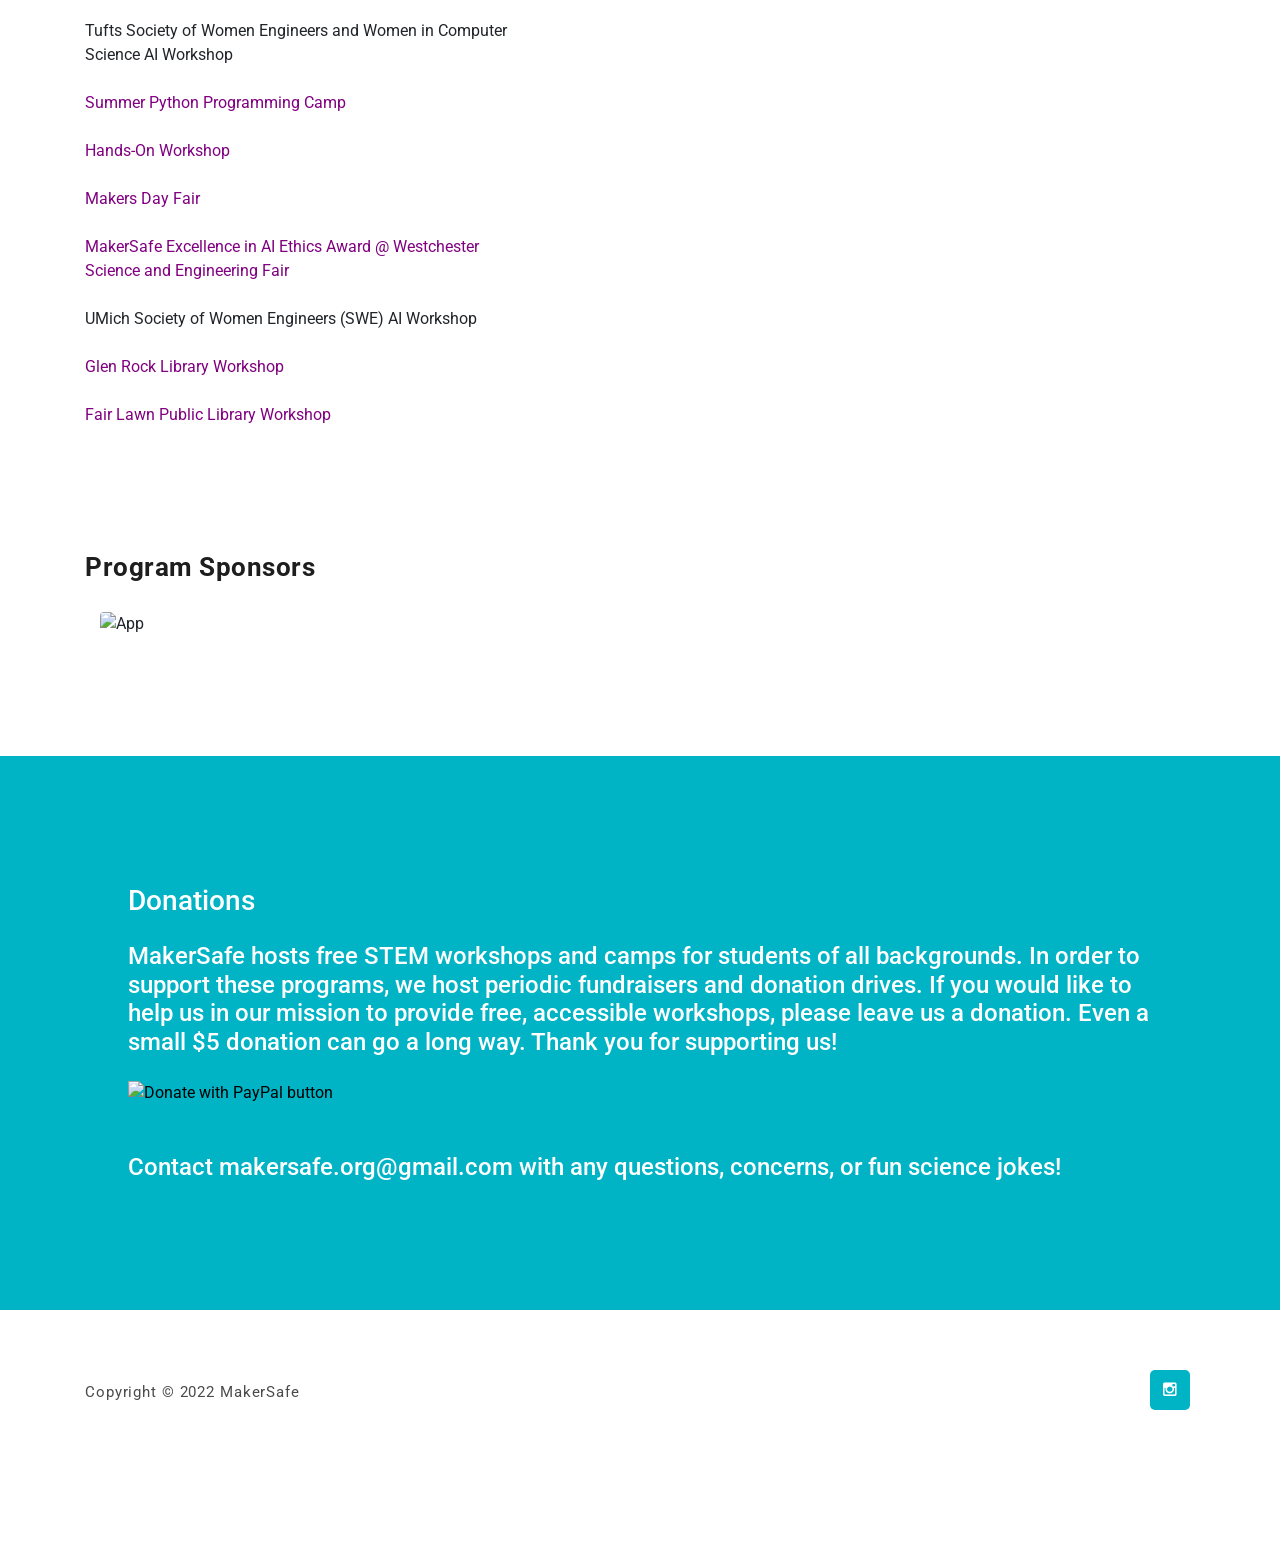
==== commit 0b438013: "updated about section" ====
--- a/public/index.html
+++ b/public/index.html
@@ -196,11 +196,11 @@
                  
                     <div class="item service-item">
                         <div class="icon">
-                            <i><img src="assets/images/aashika1.png" alt=""></i>
-                        </div>
-                        <br>
+                            <i><img src="assets/images/aashikA.jpg" alt=""></i>
+                        </div>
+                
                         <h5 class="service-title">Aashika Jagadeesh</h5>
-                        <h3><b>Co-Founder/<br>Director</b></h3><br>Aashika is a senior at Fair Lawn High School and a strong supporter of ethical AI. As a passionate web/app developer who has released various websites, she hopes to use her coding skills to encourage others to be involved in STEM. Aashika has engaged in AI ethics research regarding recommendation systems and research internships at universities.  </br></p>
+                        <h3><b>Co-Founder</b></h3><br>Aashika is a freshman at Duke University and a strong supporter of ethical AI. As a passionate web/app developer who has released various websites, she hopes to use her coding skills to encourage others to be involved in STEM. Aashika has engaged in AI ethics research regarding recommendation systems and research internships at universities.  </br></p>
                       <!--  <a href="#" class="main-button">Read More</a>-->
                      
                     </div>
@@ -209,13 +209,42 @@
                             <br>
                             <i><img src="assets/images/andrew1234.jpeg" alt=""></i>
                         </div>
-                        <br>
+                        
                         <h5 class="service-title">Andrew Rozenblit</h5>
-                        <h3><b>Co-Founder/<br>Director</b></h3><br>Andrew Rozenblit is a senior at Fair Lawn High School, who has been involved in STEM projects all throughout middle and high school. He has been able to self-study different coding languages and become proficient in each. He hopes to use his own experience in the field of AI ethics to mentor younger students. </br></p>
+                        <h3><b>Co-Founder</b></h3><br>Andrew Rozenblit is a freshman at Tufts University, who has been involved in STEM projects all throughout middle and high school. He has been able to self-study different coding languages and become proficient in each. He hopes to use his own experience in the field of AI ethics to mentor younger students. </br></p>
                       <!-- <a href="#" class="main-button">Discover More</a>--> 
                       <br>
                     </div>
                     <div class="item service-item">
+                        <div class="icon1">
+                            <i><img src="assets/images/Sarisha.jpeg" alt=""></i>
+                        </div>
+                        <br>
+                        <br>
+                      
+                        <h5 class="service-title">Sarisha Somashekar</h5>
+                        <h3><b>Director</b></h3><br>Sarisha is a senior at River Dell High School. She has attended coding camps and is a member of the Girls Who Code club. She strives to utilize her problem-solving and communication skills to raise awareness about ethical AI and to further aid future scholars in the STEM field. </br></p>
+                     <!--   <a href="#" class="main-button">Read More</a>-->
+                     <br>
+                     <br>
+                 
+                      
+                    </div>
+                    
+                    <div class="item service-item">
+                        <div class="icon">
+                            <i><img src="assets/images/emma.JPG" alt=""></i>
+                        </div>
+                        <br>
+                        <h5 class="service-title">Emma Gershman</h5>
+                        <h3><b>Chief Disruption Officer</b></h3><br> Emma Gershman is a senior at River Dell High School. She is passionate about technological innovation and improving society using data. She is actively involved in STEM and has won first place in a Girls Who Code competition. She plans on majoring in data science in college. Emma aims to invite positive change through educating others about the ethics of AI.</br></p>
+                     <!-- <a href="#" class="main-button">Discover</a>-->  
+                     <br>
+                        <br>
+                        
+                    </div>
+
+                    <div class="item service-item">
                         <div class="icon">
                             <br>
                             <i><img src="assets/images/ayushbeta.png" alt=""></i>
@@ -223,48 +252,23 @@
                         <br>
                       
                         <h5 class="service-title">Ayush Agarwal</h5>
-                        <h3><b>President of Technology</b></h3><br>Ayush Agarwal is a senior at Secaucus High School. He is most interested in computer science, specifically deep learning. He is the President of his school's robotics club and loves to participate in different machine learning competitions. He hopes to help guide others in STEM-related fields while also educating them in different areas of AI. </br></p>
+                        <h3><b>President of Technology</b></h3><br>Ayush Agarwal is a freshman at the Georgia Institute of Technology. He is most interested in computer science, specifically deep learning. He is the President of his school's robotics club and loves to participate in different machine learning competitions. He hopes to help guide others in STEM-related fields while also educating them in different areas of AI. </br></p>
                       <!-- <a href="#" class="main-button">Discover More</a>--> 
                     </div>
-                    <div class="item service-item">
-                      <div class="icon1">
-                          <i><img src="assets/images/Sarisha.jpeg" alt=""></i>
-                      </div>
-                      <br>
-                      <br>
-                    
-                      <h5 class="service-title">Sarisha Somashekar</h5>
-                      <h3><b>Sponsorships Manager</b></h3><br>Sarisha is a junior at River Dell High School. She has attended coding camps and is a member of the Girls Who Code club. She strives to utilize her problem-solving and communication skills to raise awareness about ethical AI and to further aid future scholars in the STEM field. </br></p>
-                   <!--   <a href="#" class="main-button">Read More</a>-->
-                   <br>
-                   <br>
-               
-                    
-                  </div>
+              
                     <div class="item service-item">
                         <div class="icon">
                             <i><img src="assets/images/prema.JPG" alt=""></i>
                         </div>
                         <br>
                         <h5 class="service-title">Prema Maringanti</h5>
-                        <h3><b>Social Media Manager</b></h3><br>Prema is a junior at Fair Lawn High School. She has been involved in coding workshops and educating younger coders, and hopes to reach even wider audiences through social media. She strives to become fluent in coding languages and spread awareness about ethical AI and the gender disparity in STEM.</br></p>
+                        <h3><b>Social Media Manager</b></h3><br>Prema is a senior at Fair Lawn High School. She has been involved in coding workshops and educating younger coders, and hopes to reach even wider audiences through social media. She strives to become fluent in coding languages and spread awareness about ethical AI and the gender disparity in STEM.</br></p>
                         <br>
                        
                        <!--<a href="#" class="main-button">More Detail</a>--> 
                     </div>
                    
-                    <div class="item service-item">
-                        <div class="icon">
-                            <i><img src="assets/images/Ryan.jpeg" alt=""></i>
-                        </div>
-                        <br>
-                        <h5 class="service-title">Ryan Chen</h5>
-                        <h3><b>President of Education</b></h3><br>Ryan Chen is currently a senior student at Fair Lawn High School. Aiming to become more proficient at programming and knowledgeable in the STEM field, he hopes to kill two birds with one stone by improving himself, while spreading awareness on the subject of computer ethics. </br></p>
-                     <!-- <a href="#" class="main-button">Discover</a>-->  
-                     <br>
-                        <br>
-                        
-                    </div>
+              
                     <div class="item service-item">
                         <div class="icon">
                             <i><img src="assets/images/about-icon-01.png" alt=""></i>
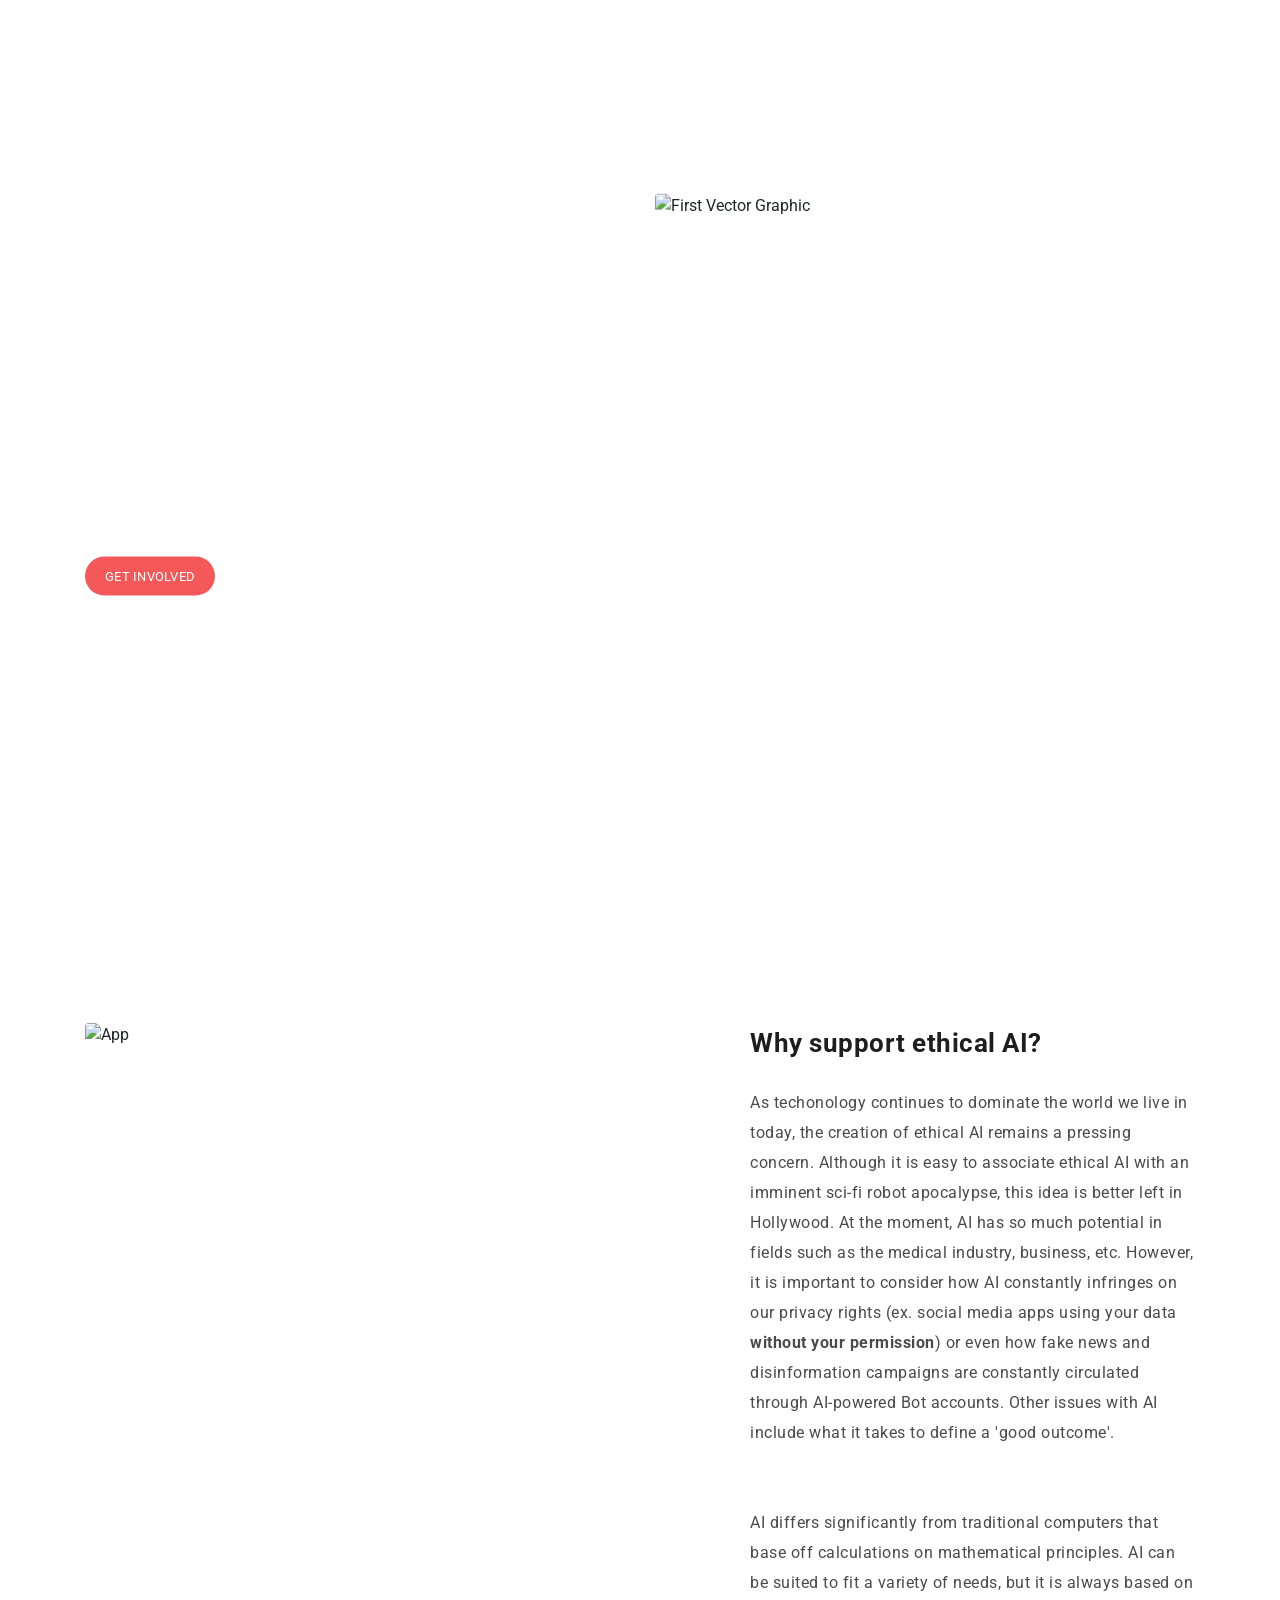
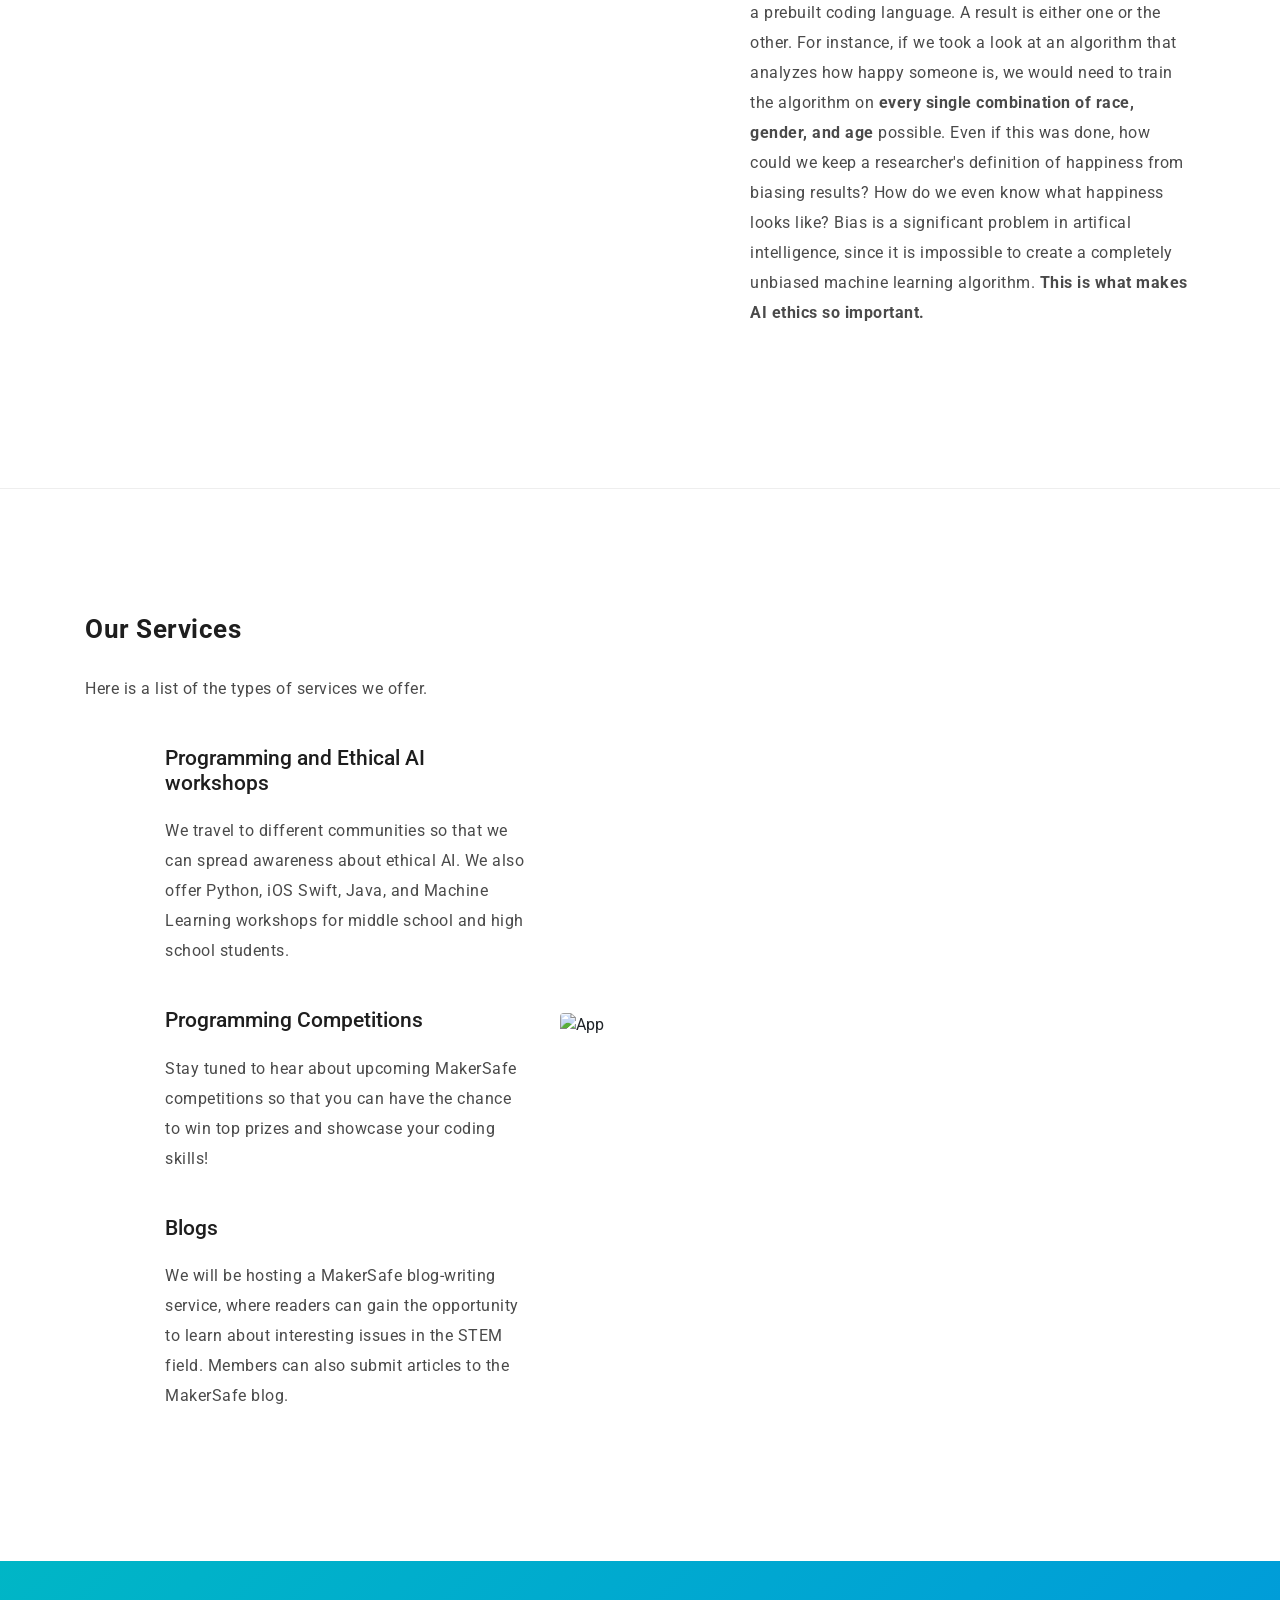
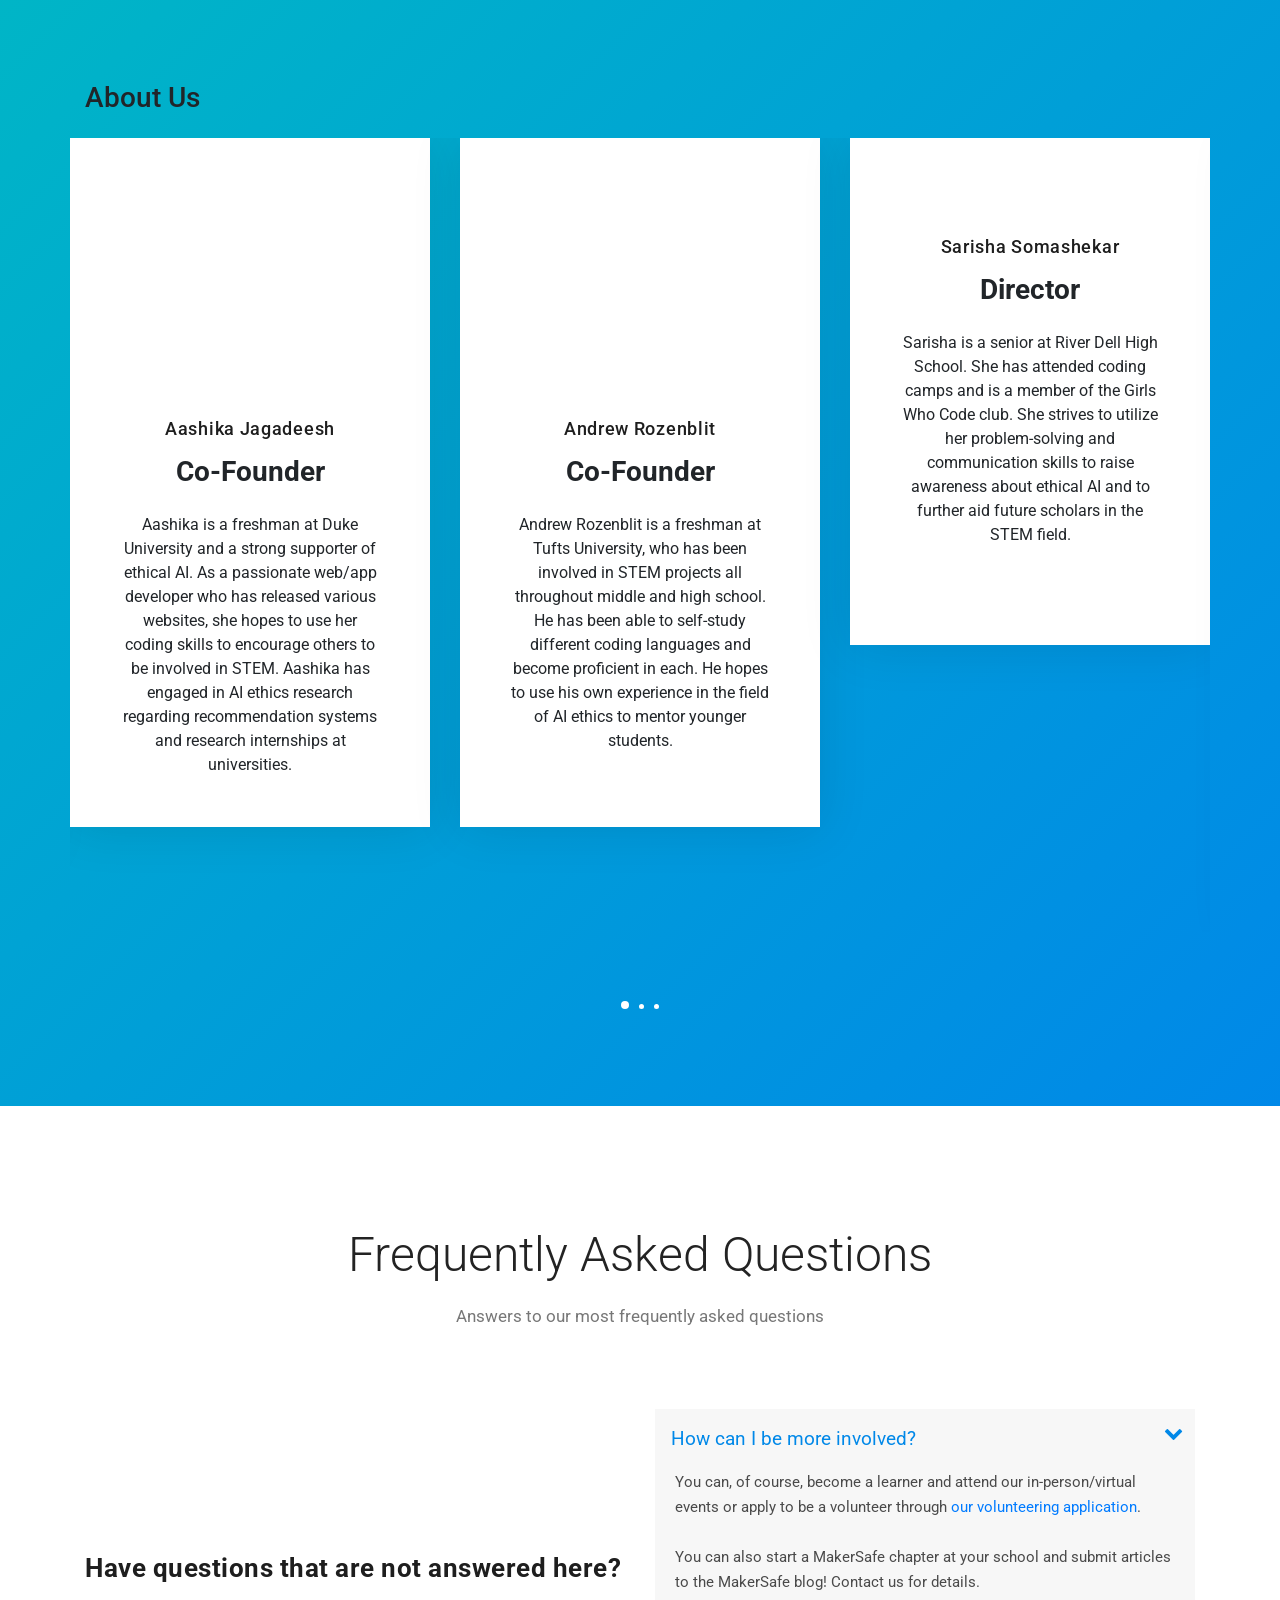
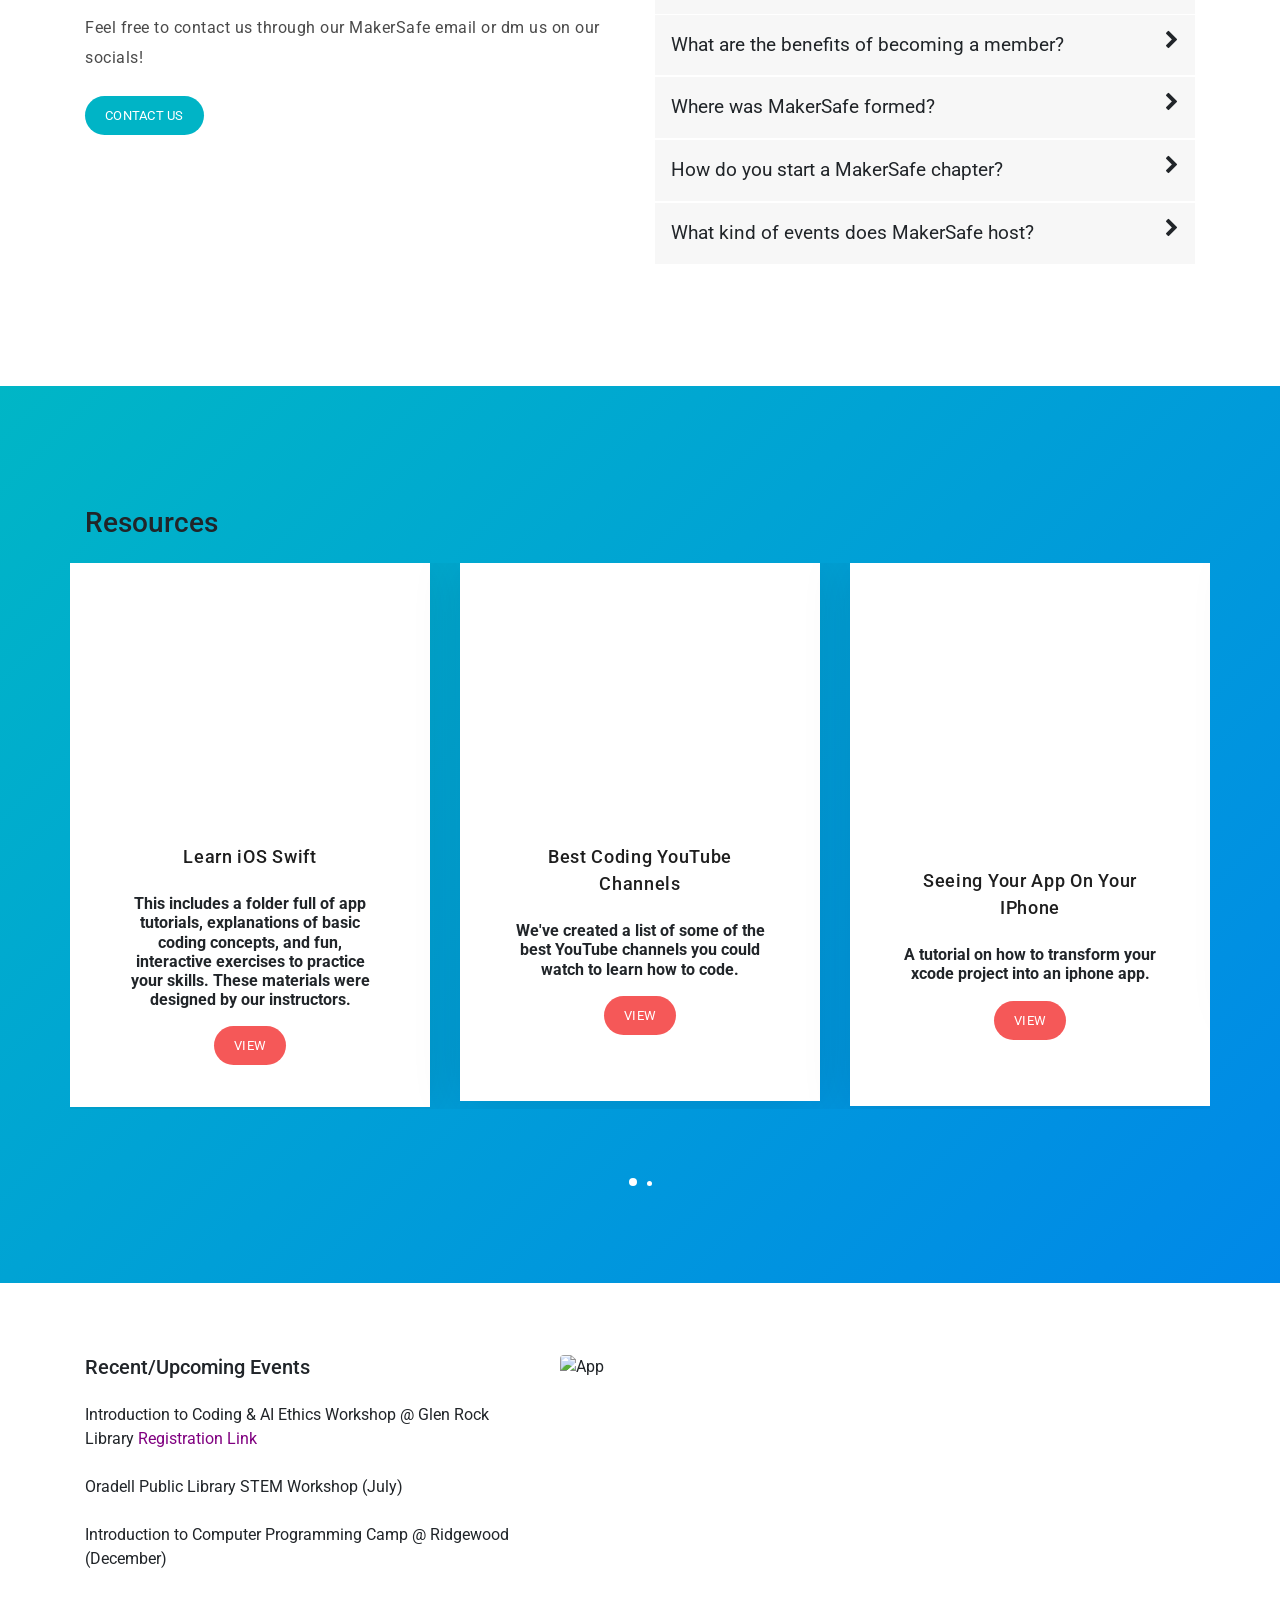
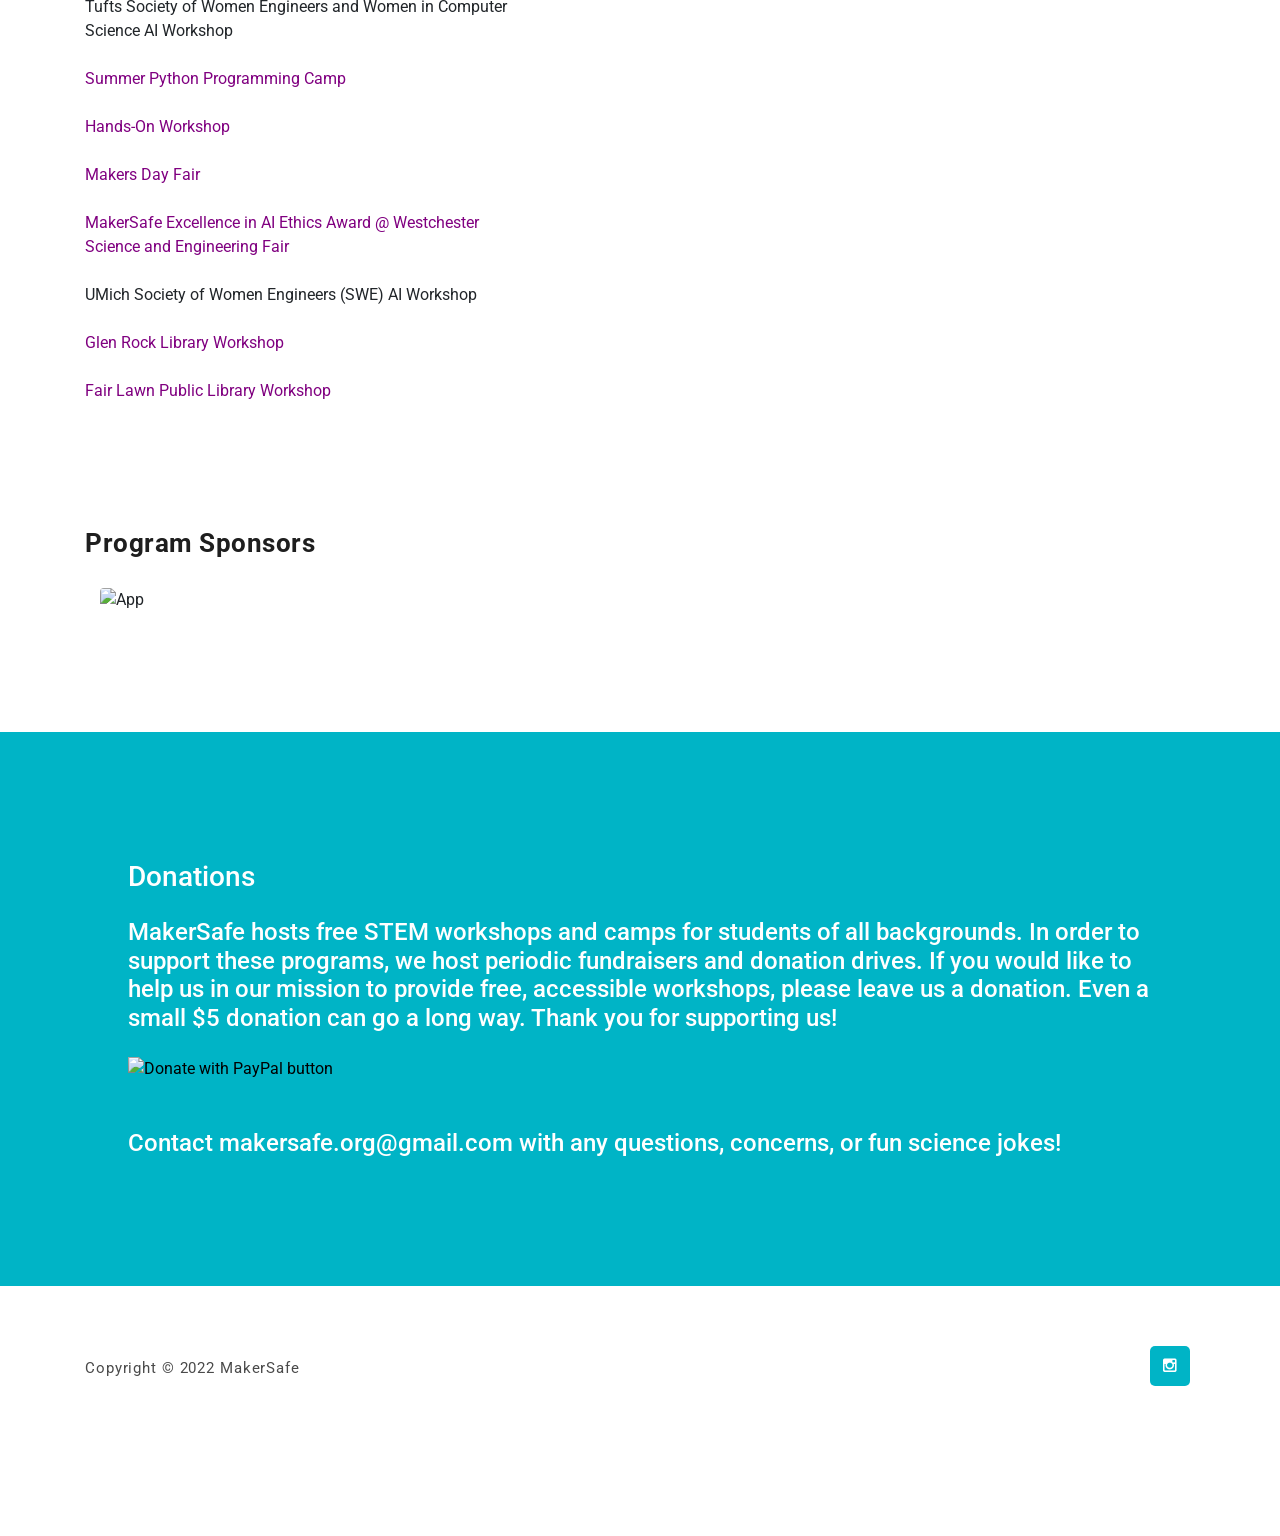
==== commit dcc57e39: "updated" ====
--- a/public/index.html
+++ b/public/index.html
@@ -237,7 +237,7 @@
                         </div>
                         <br>
                         <h5 class="service-title">Emma Gershman</h5>
-                        <h3><b>Chief Disruption Officer</b></h3><br> Emma Gershman is a senior at River Dell High School. She is passionate about technological innovation and improving society using data. She is actively involved in STEM and has won first place in a Girls Who Code competition. She plans on majoring in data science in college. Emma aims to invite positive change through educating others about the ethics of AI.</br></p>
+                        <h3><b>Chief Innovation Officer</b></h3><br> Emma Gershman is a senior at River Dell High School. She is passionate about technological innovation and improving society using data. She is actively involved in STEM and has won first place in a Girls Who Code competition. She plans on majoring in data science in college. Emma aims to invite positive change through educating others about the ethics of AI.</br></p>
                      <!-- <a href="#" class="main-button">Discover</a>-->  
                      <br>
                         <br>
@@ -541,15 +541,15 @@
                       
                   </div>
                   <br>
+                  
+                  <a>Introduction to Coding & AI Ethics Workshop @ Glen Rock Library</a>
+                  <a class="textty" href="https://bccls.libcal.com/event/10973991">Registration Link</a>
+                  <br>
+                  <br>
+                  <a>Oradell Public Library STEM Workshop (July) </a>
+                  <br>
+                  <br>
                   <a>Introduction to Computer Programming Camp @ Ridgewood (December)</a>
-                  <br>
-                  <a class="textty" href="https://forms.gle/mv377i9Y1JLWvrfW8">- Interest Form</a>
-                  <br>
-                  <br>
-                  <a>Secaucus Public Library (Registration Information Coming Soon)</a>
-                  <br>
-                  <br>
-                  <a>Oradell Public Library (Registration Information Coming Soon)</a>
                   <br>
                   <br>
                   <a>Tufts Society of Women Engineers and Women in Computer Science AI Workshop</a>
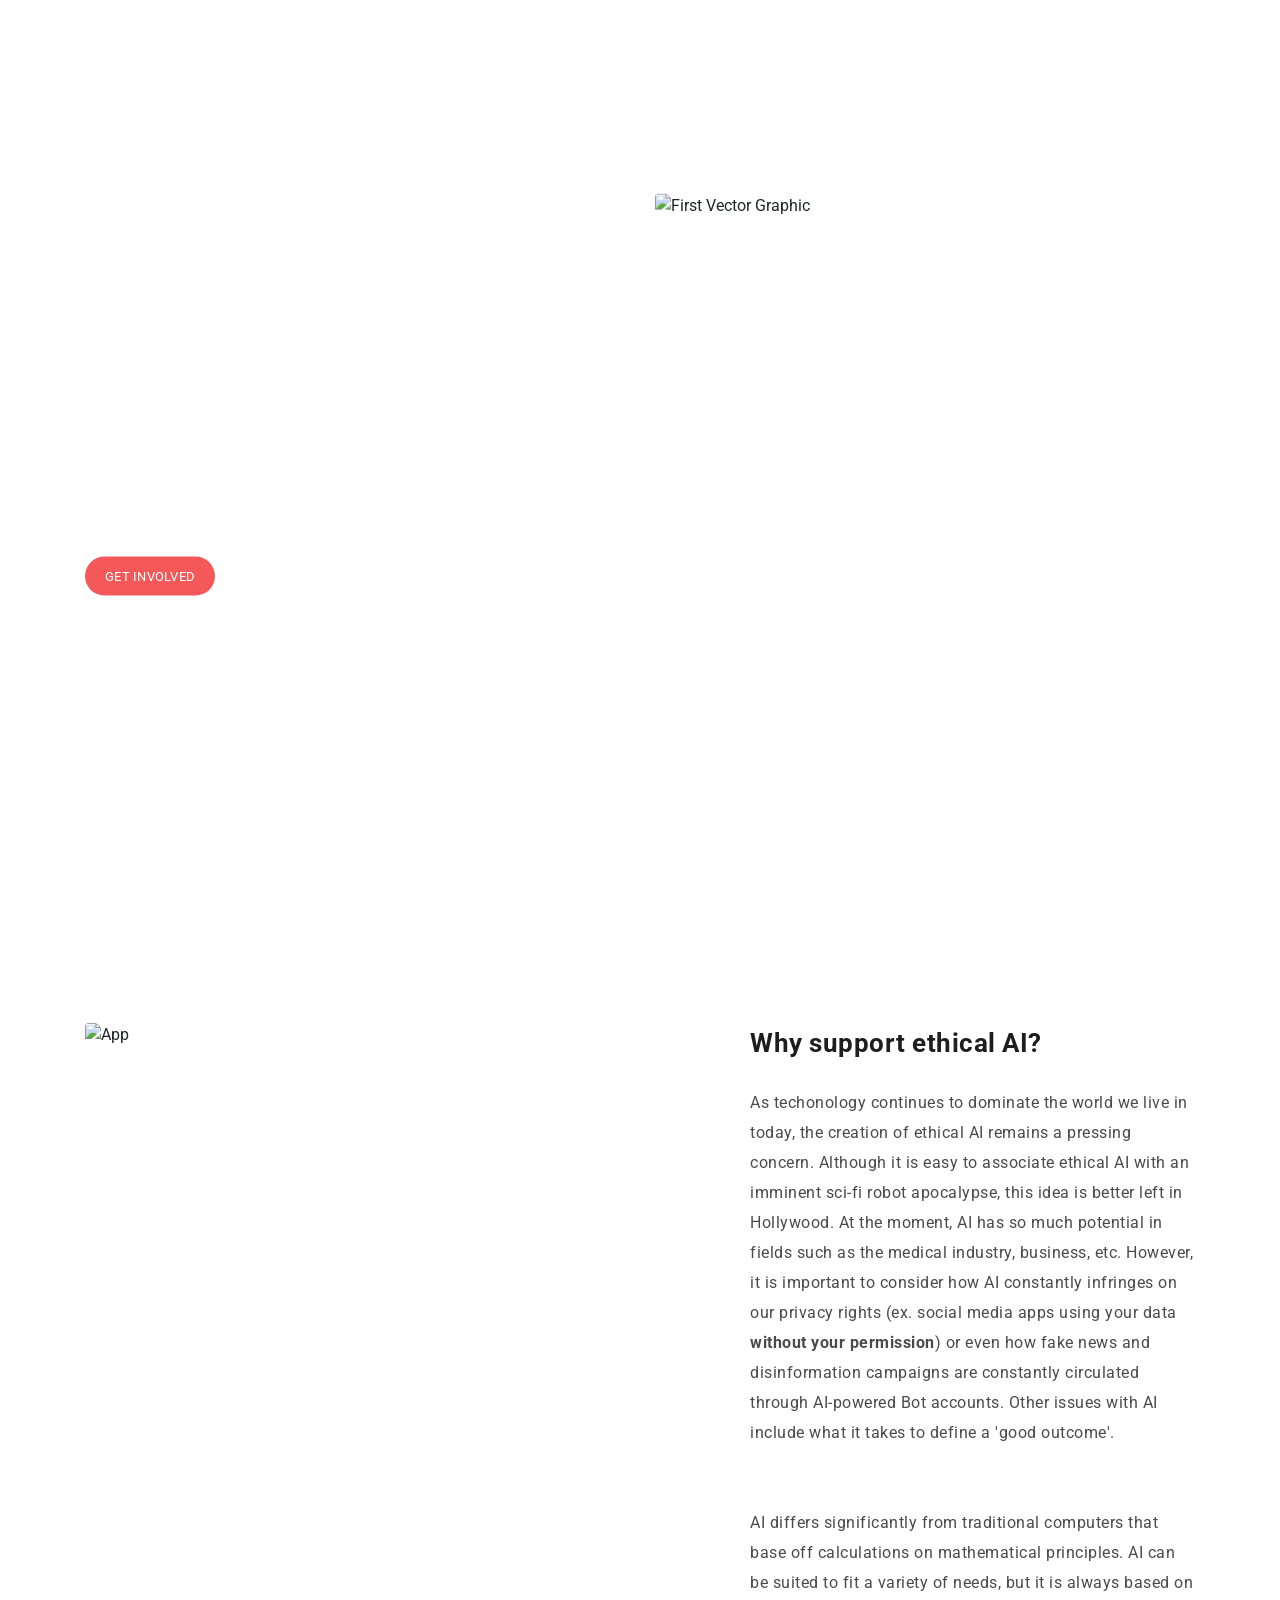
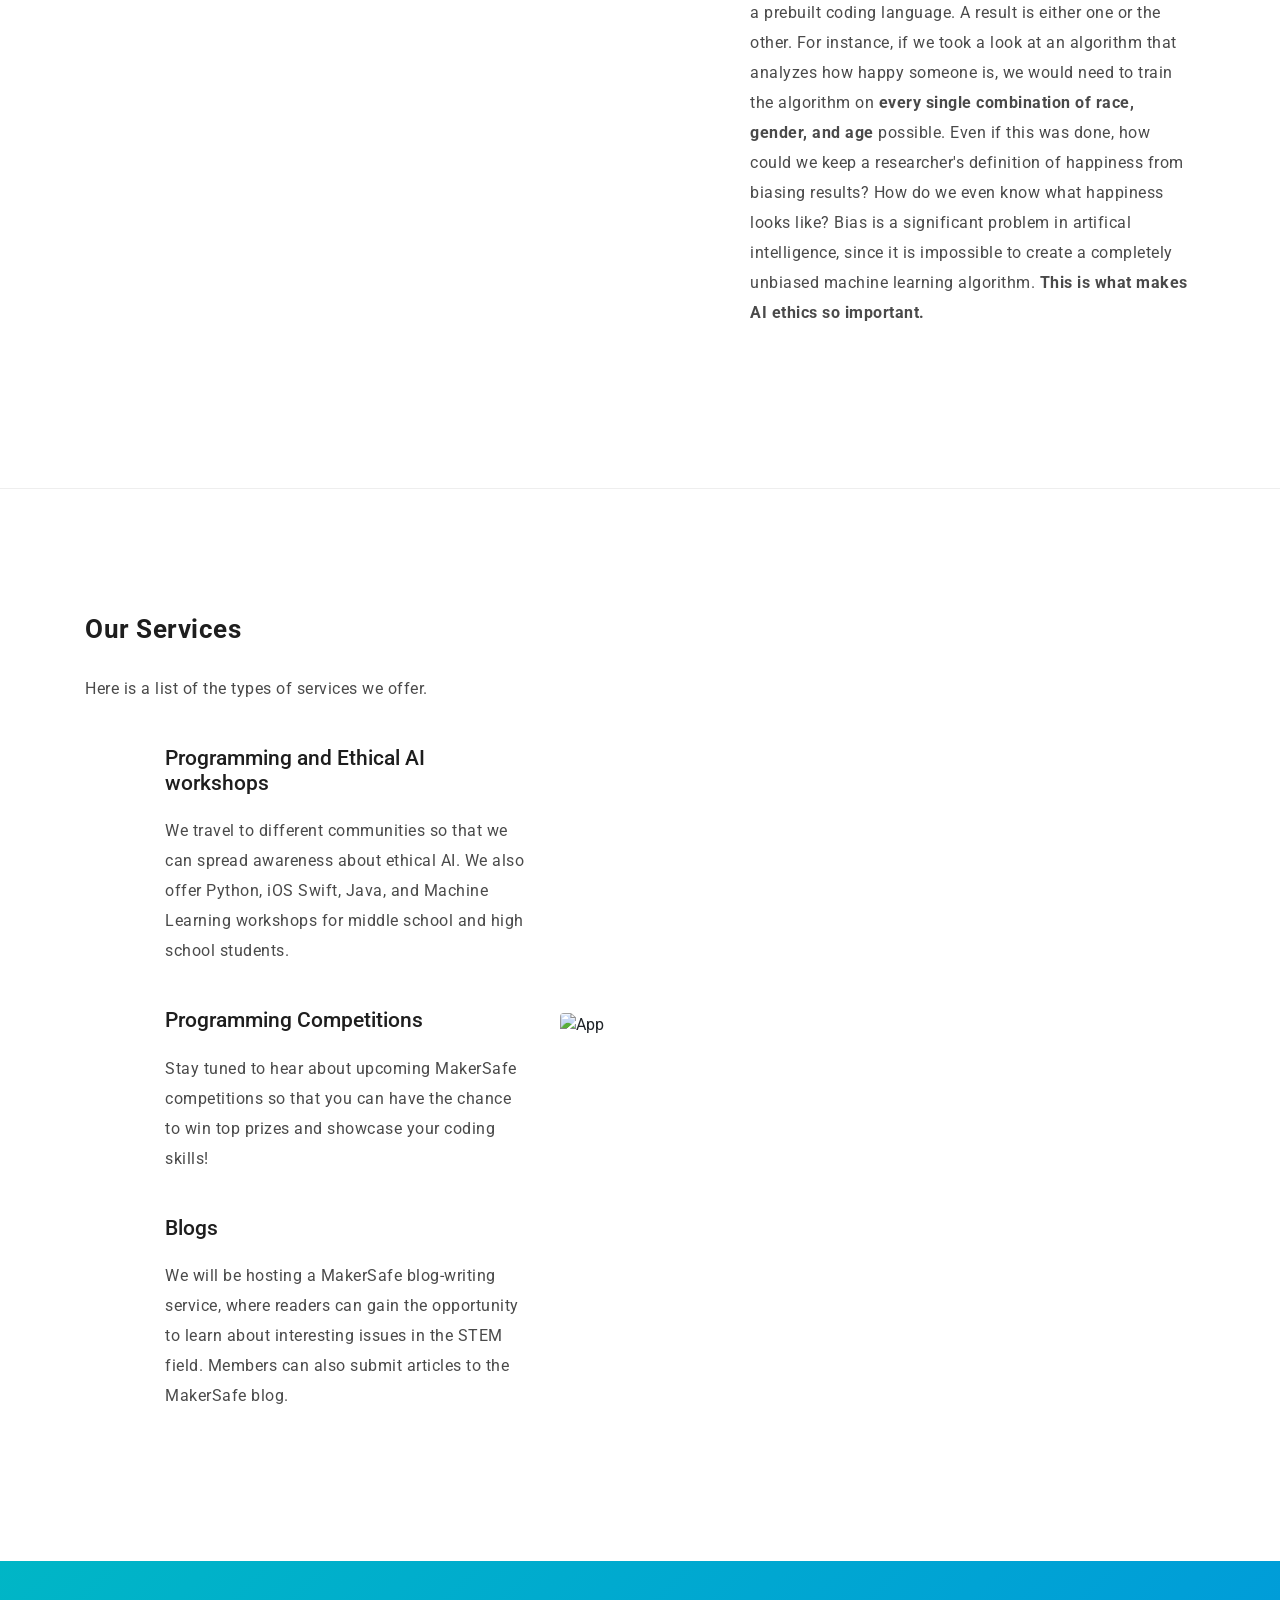
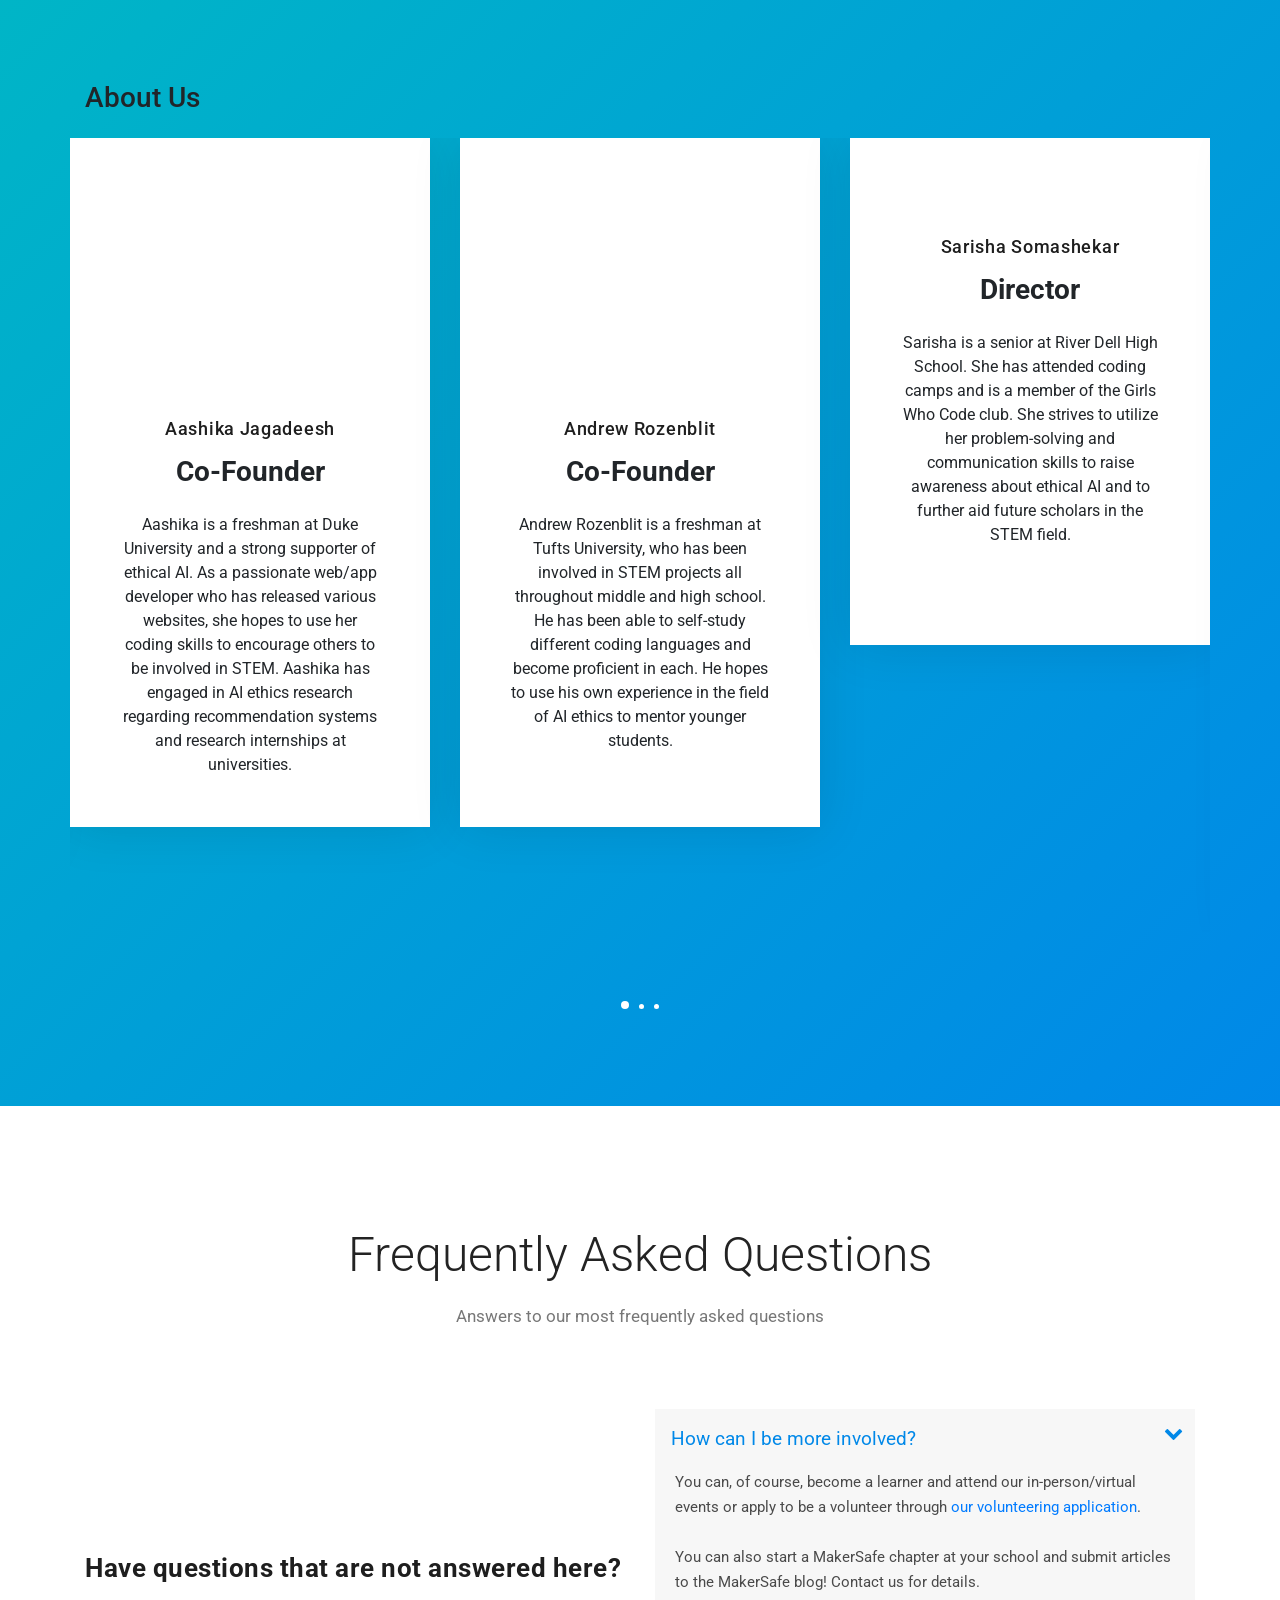
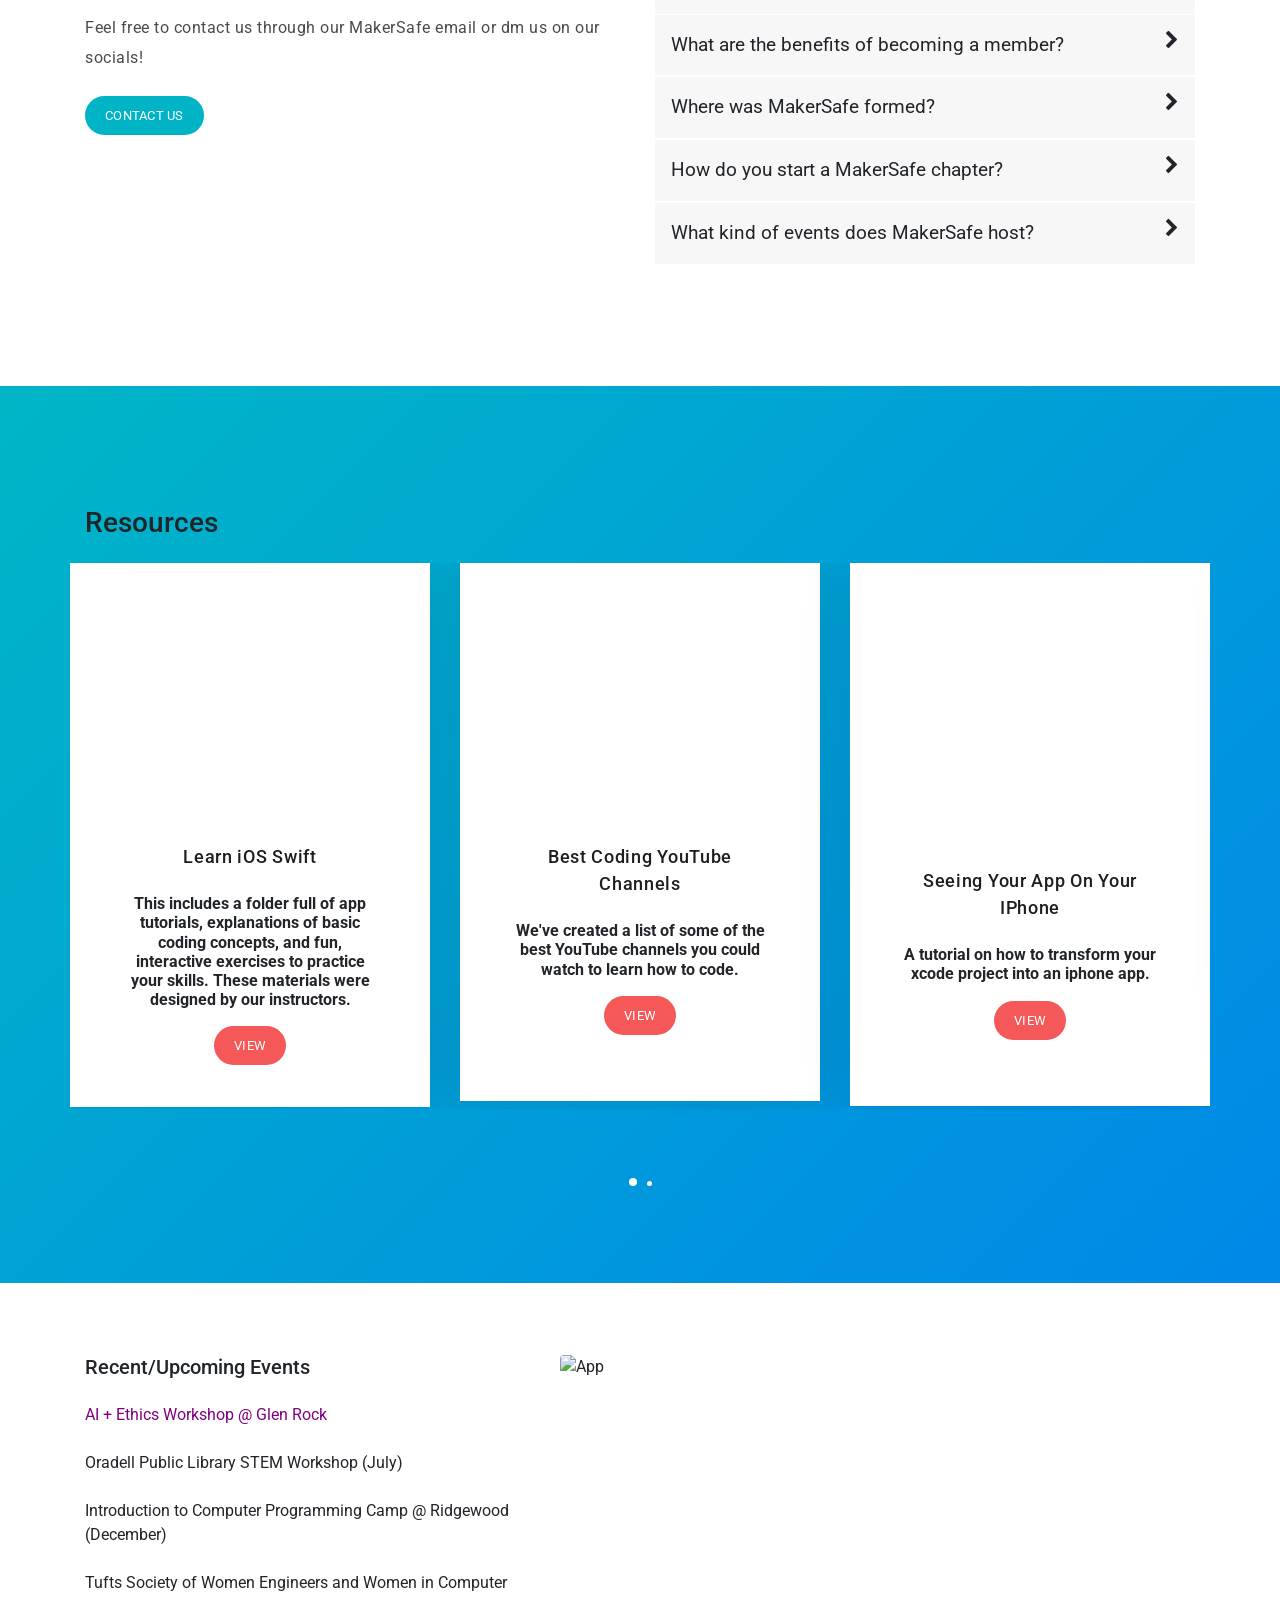
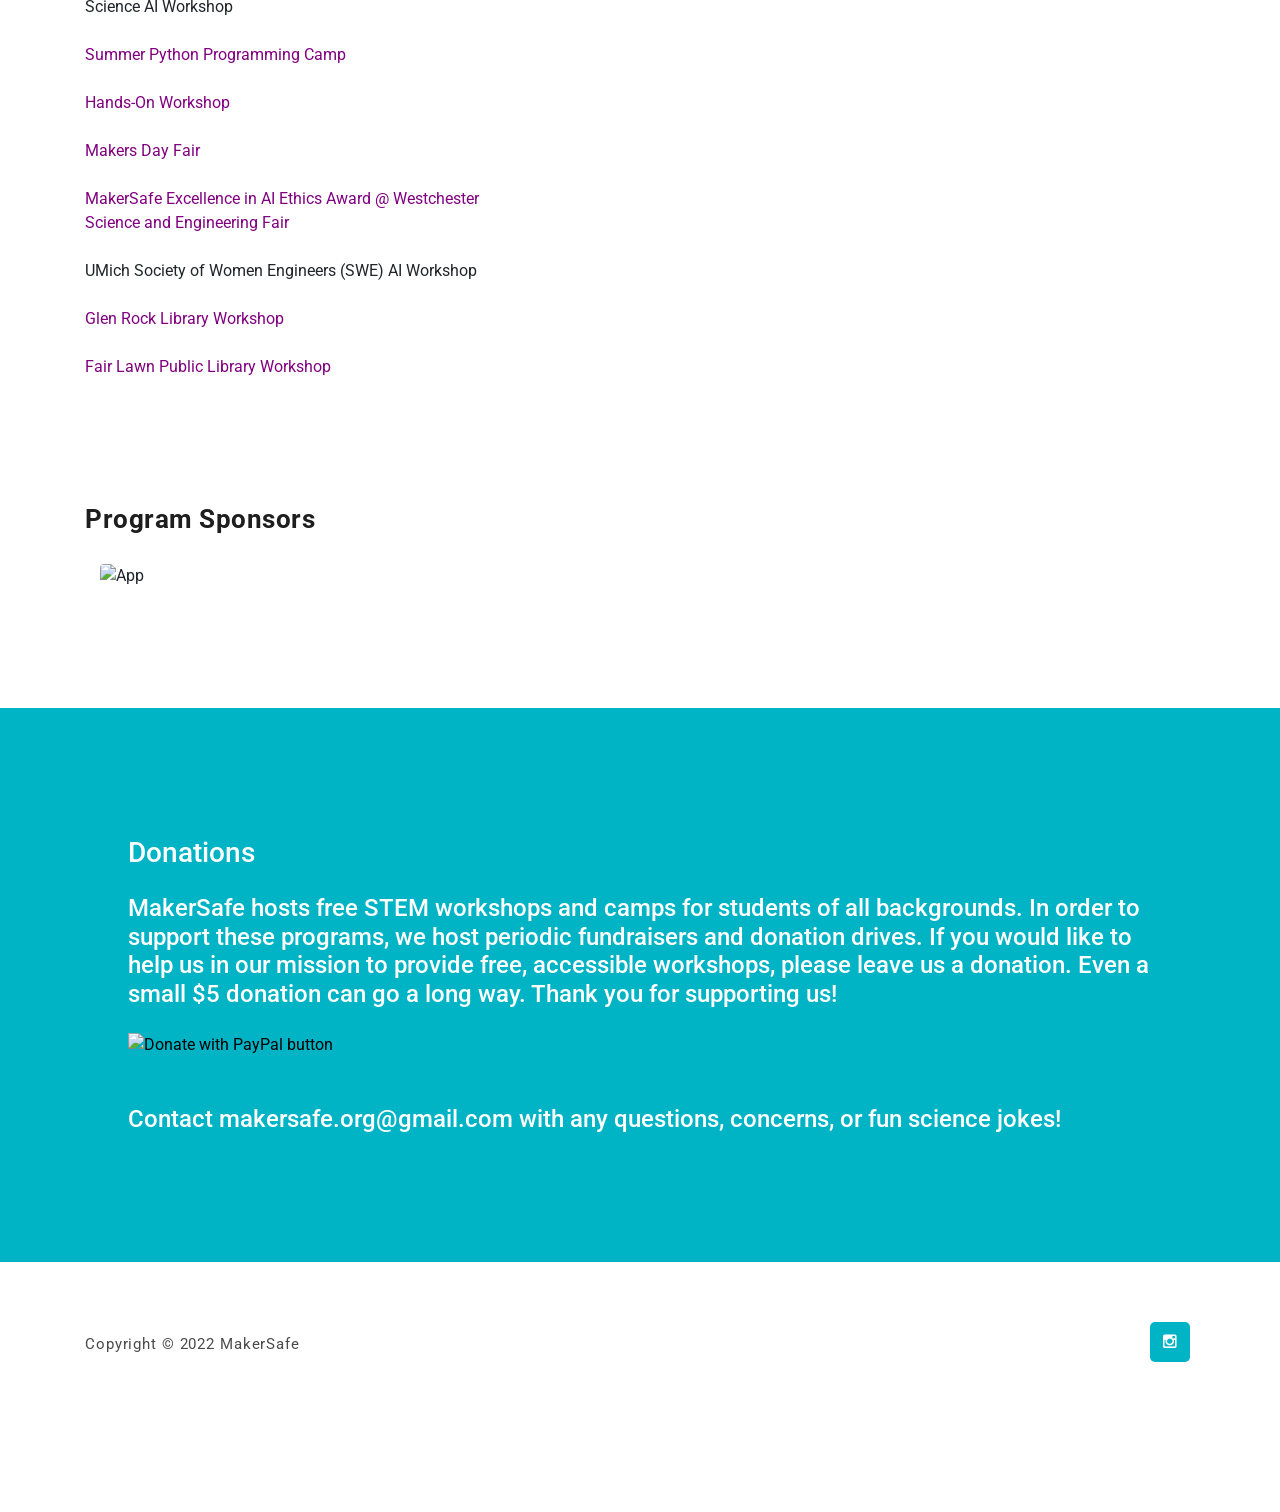
==== commit 85530e58: "update events" ====
--- a/public/index.html
+++ b/public/index.html
@@ -246,6 +246,18 @@
 
                     <div class="item service-item">
                         <div class="icon">
+                            <i><img src="assets/images/alice.jpg" alt=""></i>
+                        </div>
+                        <br>
+                        <h5 class="service-title">Alice Shaikhutdinova</h5>
+                        <h3><b>Director of Outreach</b></h3><br>Alice Shaikhutdinova is a senior at River Dell High School. She loves biology, engineering, and data science. She is actively involved in STEM and a member of Girls Who Code. She plans to go to college for Materials Engineering.</br></p>
+                        <br>
+                       
+                       <!--<a href="#" class="main-button">More Detail</a>--> 
+                    </div>
+
+                    <div class="item service-item">
+                        <div class="icon">
                             <br>
                             <i><img src="assets/images/ayushbeta.png" alt=""></i>
                         </div>
@@ -256,6 +268,7 @@
                       <!-- <a href="#" class="main-button">Discover More</a>--> 
                     </div>
               
+                    
                     <div class="item service-item">
                         <div class="icon">
                             <i><img src="assets/images/prema.JPG" alt=""></i>
@@ -269,6 +282,9 @@
                     </div>
                    
               
+                    
+
+
                     <div class="item service-item">
                         <div class="icon">
                             <i><img src="assets/images/about-icon-01.png" alt=""></i>
@@ -541,9 +557,8 @@
                       
                   </div>
                   <br>
-                  
-                  <a>Introduction to Coding & AI Ethics Workshop @ Glen Rock Library</a>
-                  <a class="textty" href="https://bccls.libcal.com/event/10973991">Registration Link</a>
+
+                  <a class="textty" href="https://photos.app.goo.gl/vbNUauBGkqzbXMBNA">AI + Ethics Workshop @ Glen Rock</a>
                   <br>
                   <br>
                   <a>Oradell Public Library STEM Workshop (July) </a>
